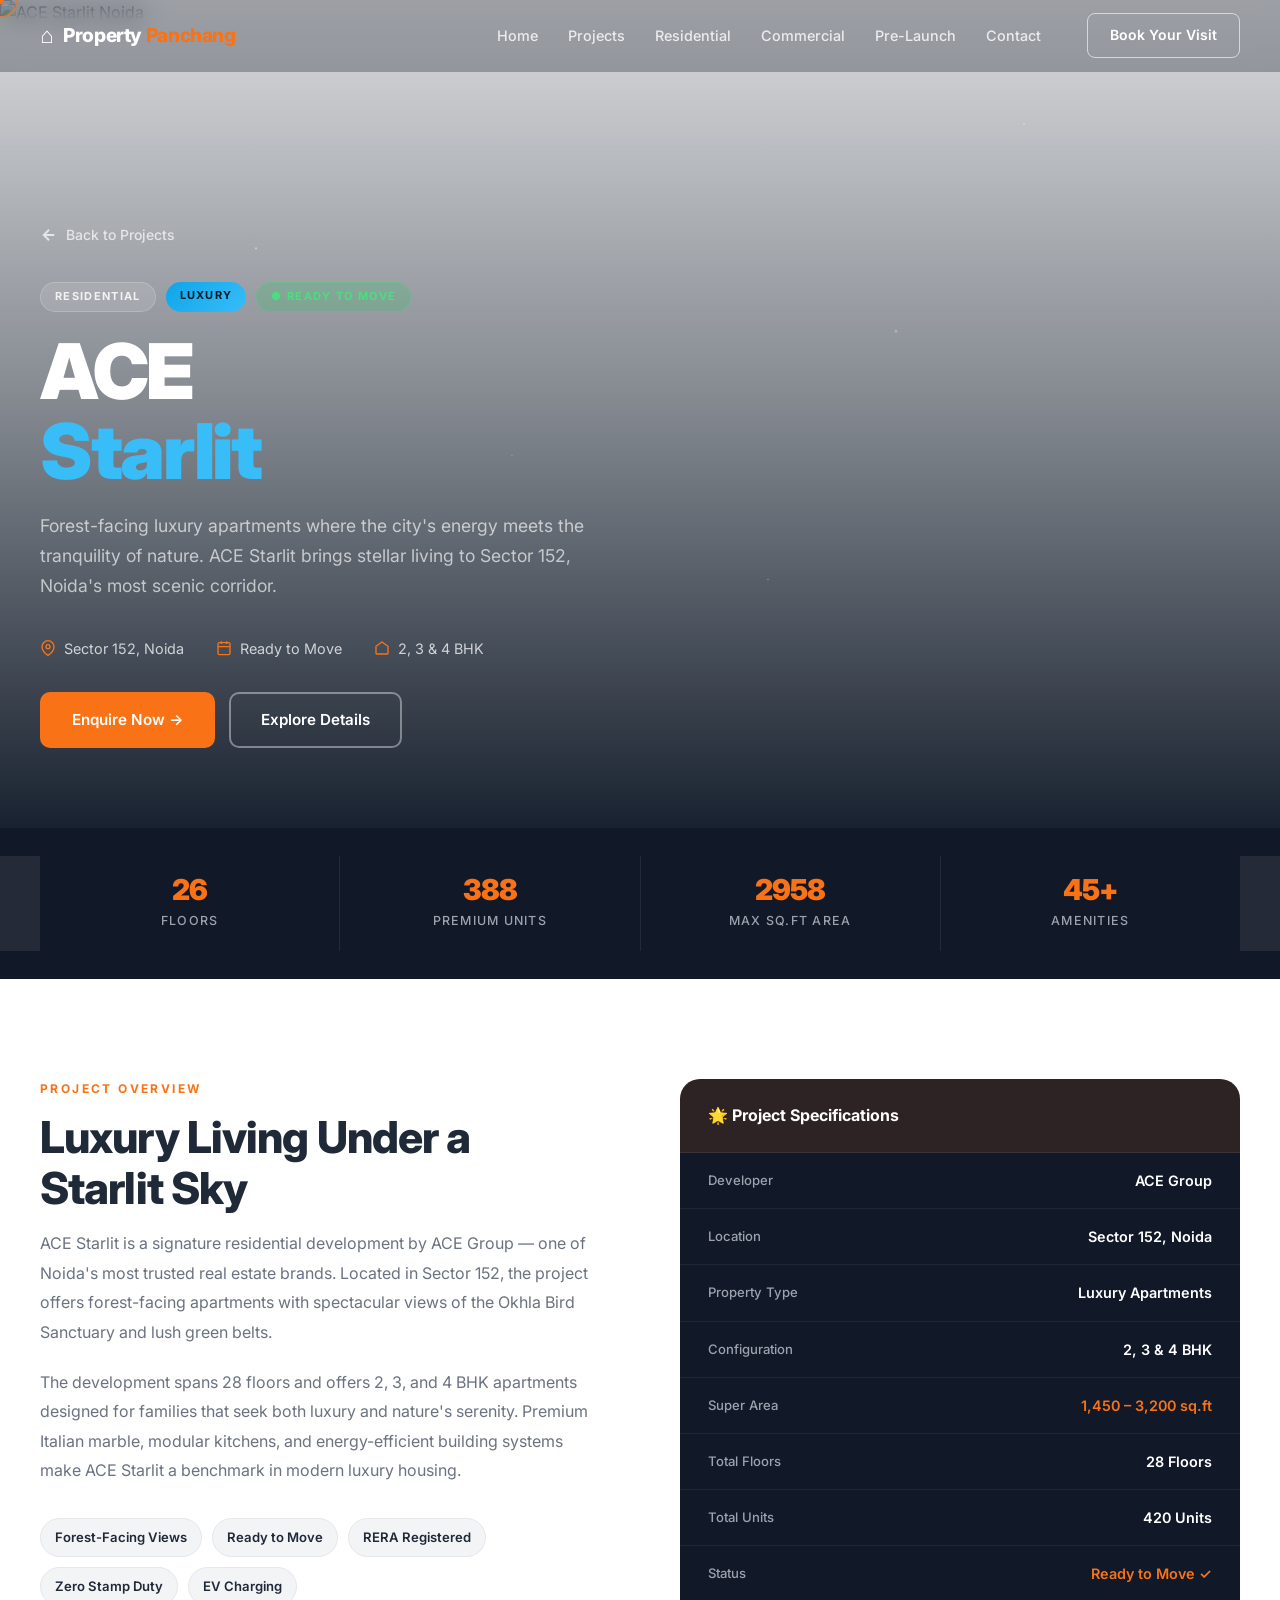
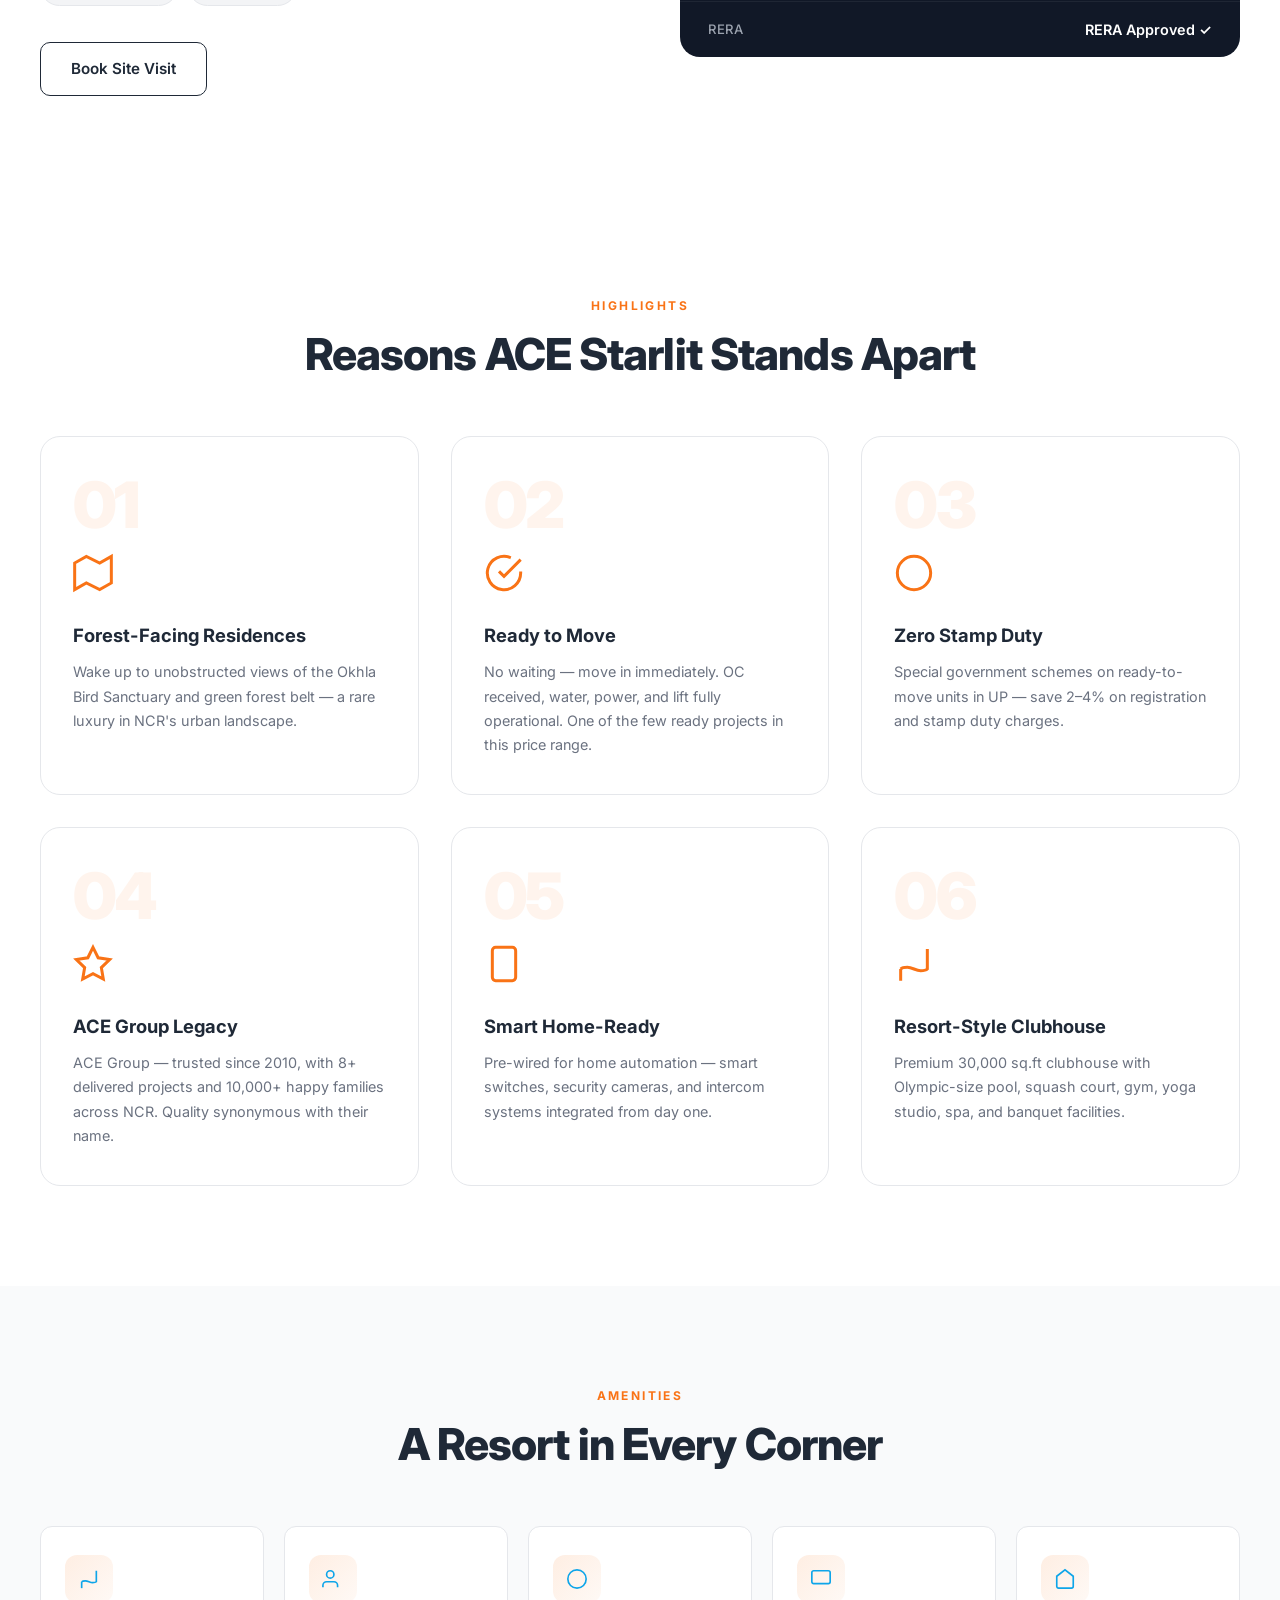
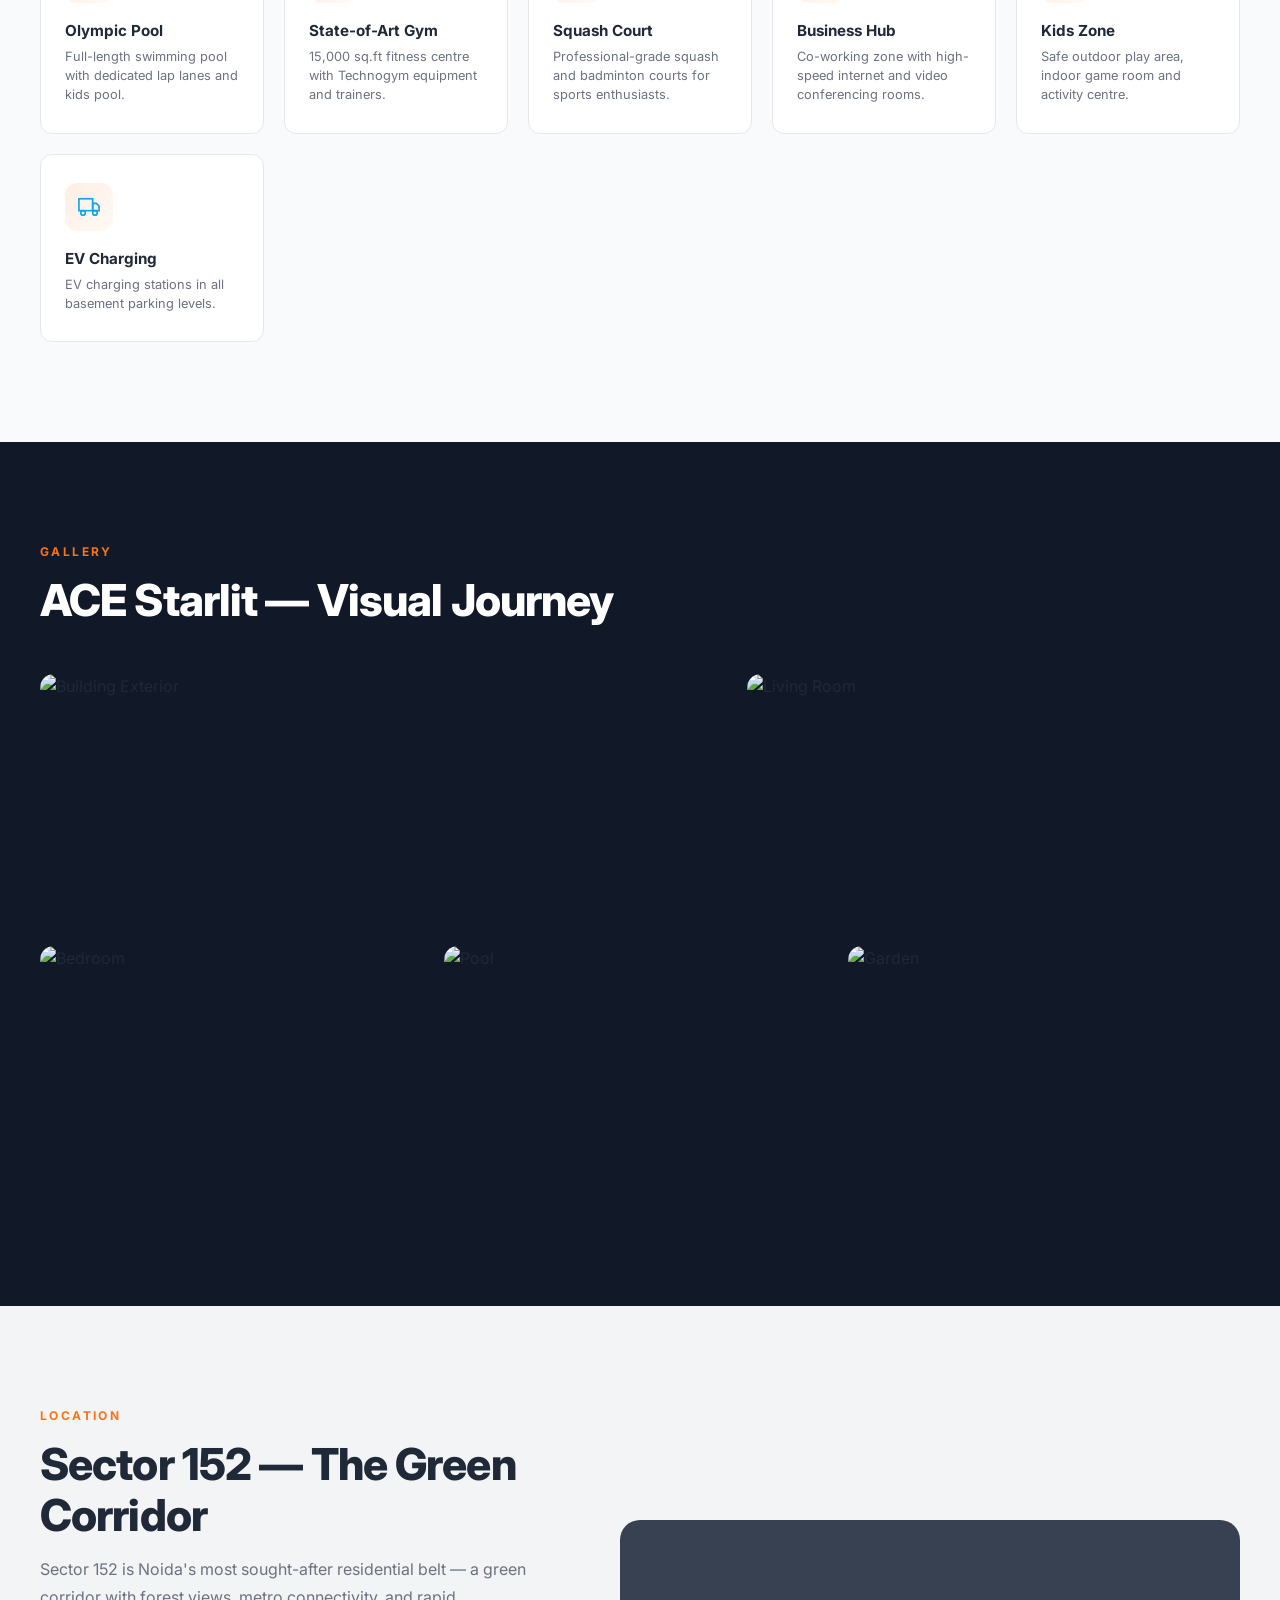
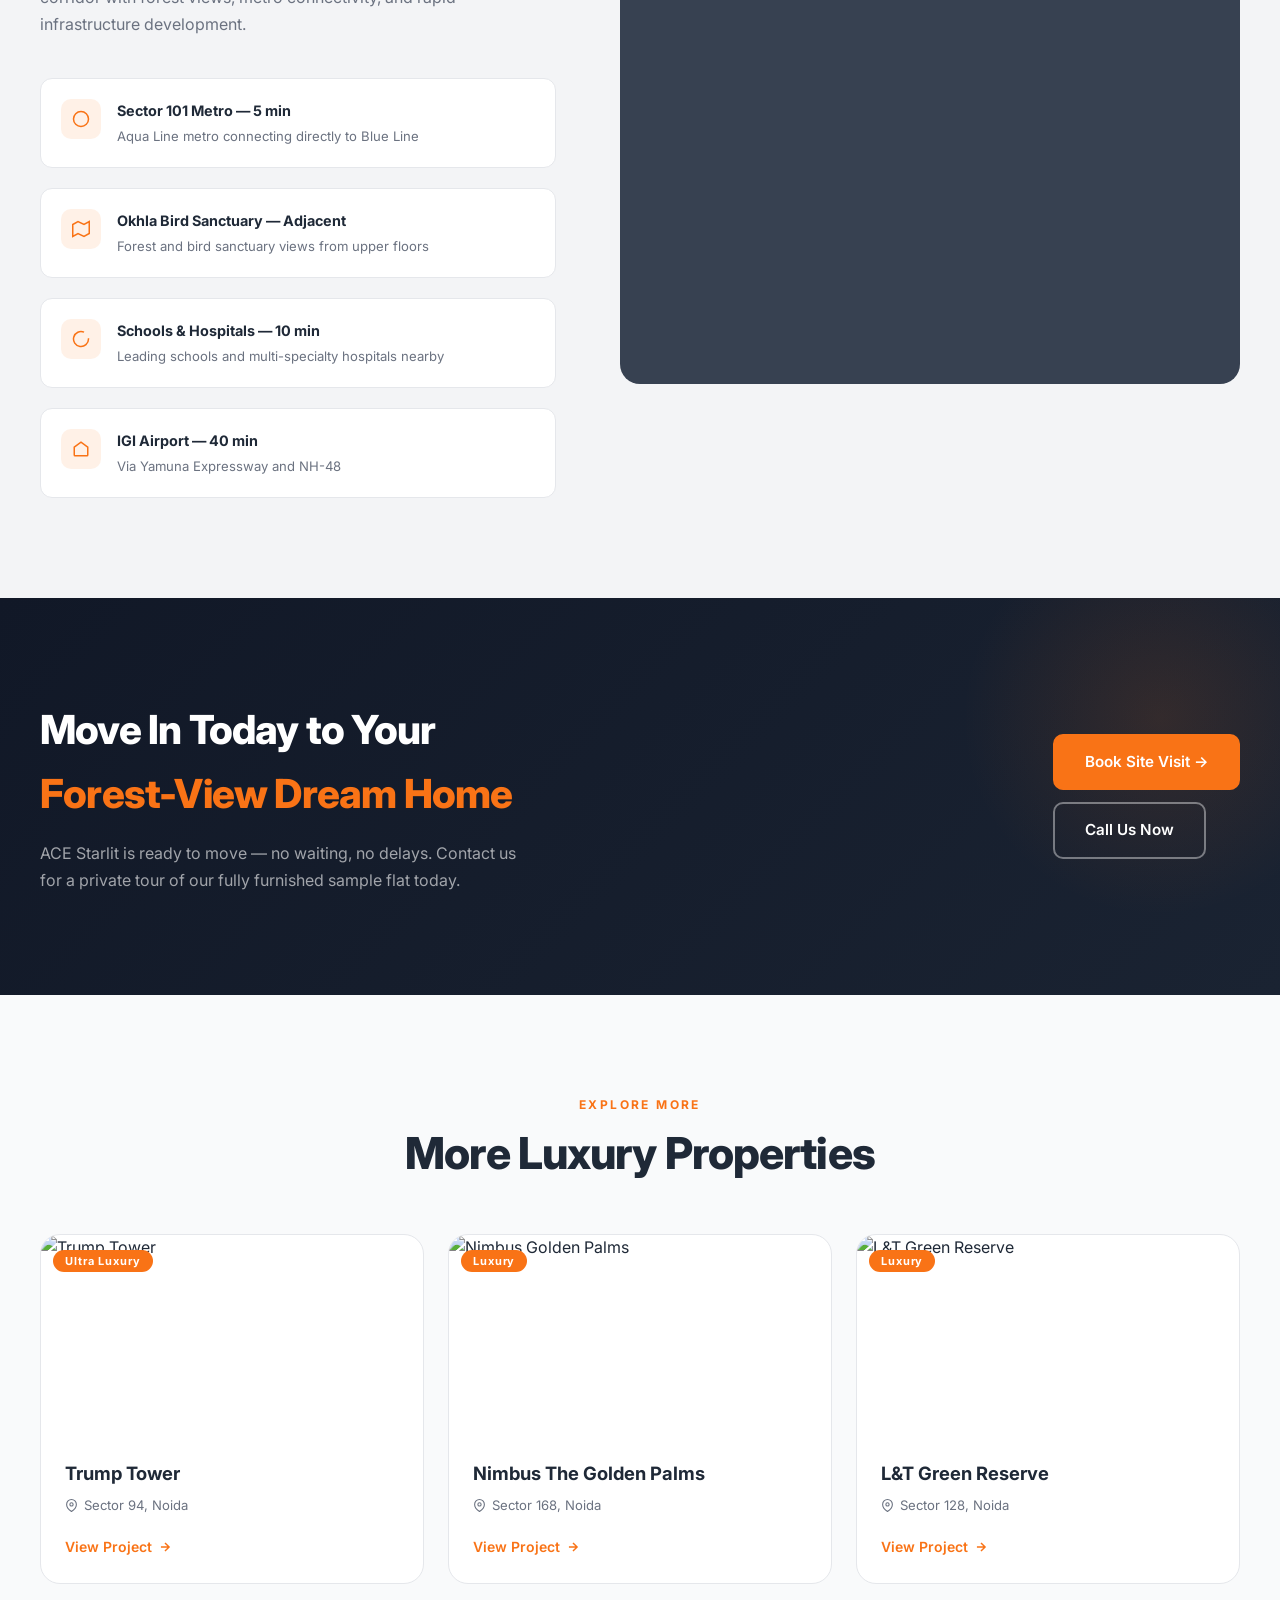
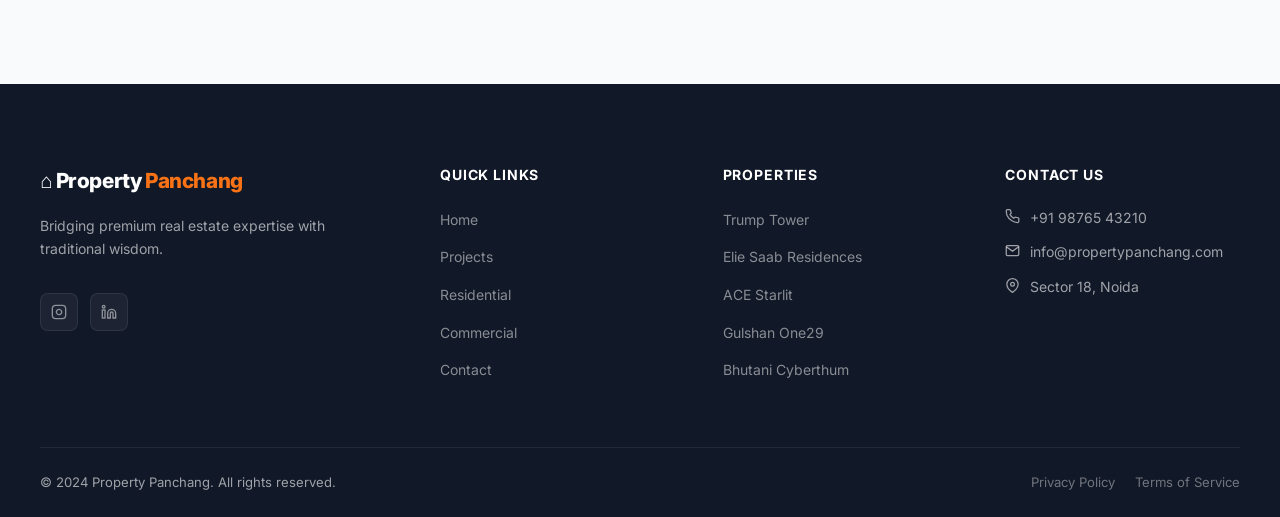
==== ace-starlit.html @ 3121c2b3 "Add files via upload" ====
<!DOCTYPE html>
<html lang="en">
<head>
  <meta charset="UTF-8" /><meta name="viewport" content="width=device-width, initial-scale=1.0" />
  <title>ACE Starlit — Luxury Apartments Sector 152 Noida | Property Panchang</title>
  <meta name="description" content="ACE Starlit — premium luxury apartments in Sector 152, Noida. Forest-facing residences with world-class amenities by ACE Group. Enquire at Property Panchang." />
  <link rel="icon" href="data:image/svg+xml,<svg xmlns='http://www.w3.org/2000/svg' viewBox='0 0 100 100'><text y='.9em' font-size='90'>🏠</text></svg>" />
  <link rel="preconnect" href="https://fonts.googleapis.com" />
  <link rel="preconnect" href="https://fonts.gstatic.com" crossorigin />
  <link href="https://fonts.googleapis.com/css2?family=Inter:wght@400;500;600;700;800;900&display=swap" rel="stylesheet" />
  <link rel="stylesheet" href="project-shared.css" />
  <style>
    /* ACE Starlit — Starry night / teal accent */
    .project-hero-overlay { background: linear-gradient(to top, rgba(5,15,30,0.92) 0%, rgba(5,15,30,0.5) 50%, rgba(5,15,30,0.15) 100%); }
    .proj-badge-cat { background: linear-gradient(135deg, #0ea5e9, #38bdf8); color: #001a29; }
    .star-particle {
      position: absolute; inset: 0; z-index: 1; pointer-events: none;
      background-image: radial-gradient(1.5px 1.5px at 20% 30%, rgba(255,255,255,0.6) 0%, transparent 100%),
        radial-gradient(1.5px 1.5px at 80% 15%, rgba(255,255,255,0.4) 0%, transparent 100%),
        radial-gradient(1px 1px at 60% 70%, rgba(255,255,255,0.5) 0%, transparent 100%),
        radial-gradient(1px 1px at 40% 55%, rgba(255,255,255,0.3) 0%, transparent 100%),
        radial-gradient(2px 2px at 70% 40%, rgba(255,255,255,0.4) 0%, transparent 100%);
      animation: starTwinkle 4s ease-in-out infinite alternate;
    }
    @keyframes starTwinkle { from { opacity: 0.5; } to { opacity: 1; } }
    .amenity-icon svg { color: #0ea5e9 !important; }
    .amenity-card:hover .amenity-icon { background: #0ea5e9; }
    .amenity-card:hover { border-color: #0ea5e9; box-shadow: 0 16px 40px rgba(14,165,233,0.12); }
    .amenity-card:hover .amenity-icon svg { color: white !important; }
    .highlight-card:hover::before { background: #0ea5e9; }
    .location-perk:hover { border-color: #0ea5e9; }
  </style>
</head>
<body>
<div class="progress-bar" id="progressBar"></div>
<div class="cursor-dot" id="cursorDot"></div>
<div class="cursor-ring" id="cursorRing"></div>

<nav class="navbar at-top" id="navbar">
  <div class="nav-container">
    <a href="index.html" class="nav-logo"><span class="logo-icon">⌂</span><span>Property <span class="logo-accent">Panchang</span></span></a>
    <ul class="nav-links"><li><a href="index.html#home" class="nav-link">Home</a></li><li><a href="index.html#projects" class="nav-link active">Projects</a></li><li><a href="index.html#residential" class="nav-link">Residential</a></li><li><a href="index.html#commercial" class="nav-link">Commercial</a></li><li><a href="index.html#prelaunch" class="nav-link">Pre-Launch</a></li><li><a href="index.html#contact" class="nav-link">Contact</a></li></ul>
    <div class="nav-actions"><a href="index.html#contact" class="btn-nav-cta ripple-btn">Book Your Visit</a><button class="hamburger" id="hamburger" aria-label="Toggle menu" aria-expanded="false"><span></span><span></span><span></span></button></div>
  </div>
</nav>
<div class="mobile-menu" id="mobileMenu"><div class="mobile-menu-inner"><a href="index.html#home" class="mobile-link">Home</a><a href="index.html#projects" class="mobile-link">Projects</a><a href="index.html#residential" class="mobile-link">Residential</a><a href="index.html#commercial" class="mobile-link">Commercial</a><a href="index.html#prelaunch" class="mobile-link">Pre-Launch</a><a href="index.html#contact" class="mobile-link">Contact</a><a href="index.html#contact" class="btn-mobile-cta">Book Muhurat Visit</a></div></div>

<section class="project-hero">
  <div class="project-hero-bg"><img src="assets/ace-starlit.jpg" alt="ACE Starlit Noida" loading="eager" /></div>
  <div class="project-hero-overlay"></div>
  <div class="star-particle"></div>
  <div class="project-hero-content">
    <a href="index.html#projects" class="project-back-btn"><svg viewBox="0 0 24 24" fill="none" stroke="currentColor" stroke-width="2.5"><path d="M19 12H5M12 5l-7 7 7 7"/></svg> Back to Projects</a>
    <div class="project-badges">
      <span class="proj-badge proj-badge-type">Residential</span>
      <span class="proj-badge proj-badge-cat">Luxury</span>
      <span class="proj-badge proj-badge-status">● Ready to Move</span>
    </div>
    <h1 class="project-hero-title">ACE<br><span style="color:#38bdf8">Starlit</span></h1>
    <p class="project-hero-subtitle">Forest-facing luxury apartments where the city's energy meets the tranquility of nature. ACE Starlit brings stellar living to Sector 152, Noida's most scenic corridor.</p>
    <div class="project-hero-meta">
      <div class="project-meta-item"><svg viewBox="0 0 24 24" fill="none" stroke="currentColor" stroke-width="2"><path d="M21 10c0 7-9 13-9 13s-9-6-9-13a9 9 0 0118 0z"/><circle cx="12" cy="10" r="3"/></svg> Sector 152, Noida</div>
      <div class="project-meta-item"><svg viewBox="0 0 24 24" fill="none" stroke="currentColor" stroke-width="2"><rect x="3" y="4" width="18" height="18" rx="2"/><path d="M16 2v4M8 2v4M3 10h18"/></svg> Ready to Move</div>
      <div class="project-meta-item"><svg viewBox="0 0 24 24" fill="none" stroke="currentColor" stroke-width="2"><path d="M3 9.5L12 3l9 6.5V20a1 1 0 01-1 1H4a1 1 0 01-1-1V9.5z"/></svg> 2, 3 &amp; 4 BHK</div>
    </div>
    <div class="project-hero-cta-row">
      <a href="index.html#contact" class="btn-primary ripple-btn">Enquire Now →</a>
      <a href="#overview" class="btn-outline-white">Explore Details</a>
    </div>
  </div>
</section>

<div class="stats-bar"><div class="stats-bar-inner">
  <div class="stat-bar-item" data-reveal data-delay="100"><div class="stat-bar-value"><span data-count="28">0</span></div><div class="stat-bar-label">Floors</div></div>
  <div class="stat-bar-item" data-reveal data-delay="200"><div class="stat-bar-value"><span data-count="420">0</span></div><div class="stat-bar-label">Premium Units</div></div>
  <div class="stat-bar-item" data-reveal data-delay="300"><div class="stat-bar-value"><span data-count="3200">0</span></div><div class="stat-bar-label">Max Sq.Ft Area</div></div>
  <div class="stat-bar-item" data-reveal data-delay="400"><div class="stat-bar-value"><span data-count="50">0</span><span>+</span></div><div class="stat-bar-label">Amenities</div></div>
</div></div>

<section class="overview-section" id="overview">
  <div class="container">
    <div class="overview-grid">
      <div class="overview-text">
        <span class="section-tag" data-reveal>PROJECT OVERVIEW</span>
        <h2 class="section-title" data-reveal data-delay="150">Luxury Living Under a Starlit Sky</h2>
        <p data-reveal data-delay="200">ACE Starlit is a signature residential development by ACE Group — one of Noida's most trusted real estate brands. Located in Sector 152, the project offers forest-facing apartments with spectacular views of the Okhla Bird Sanctuary and lush green belts.</p>
        <p data-reveal data-delay="250">The development spans 28 floors and offers 2, 3, and 4 BHK apartments designed for families that seek both luxury and nature's serenity. Premium Italian marble, modular kitchens, and energy-efficient building systems make ACE Starlit a benchmark in modern luxury housing.</p>
        <div class="feature-tags" data-reveal data-delay="300">
          <span class="feature-tag">Forest-Facing Views</span>
          <span class="feature-tag">Ready to Move</span>
          <span class="feature-tag">RERA Registered</span>
          <span class="feature-tag">Zero Stamp Duty</span>
          <span class="feature-tag">EV Charging</span>
        </div>
        <div class="overview-cta" data-reveal data-delay="350"><a href="index.html#contact" class="btn-outline-dark">Book Site Visit</a></div>
      </div>
      <div data-reveal="right" data-delay="200">
        <div class="info-card">
          <div class="info-card-header"><h3>🌟 Project Specifications</h3></div>
          <div class="info-card-body">
            <div class="info-row"><span class="info-label">Developer</span><span class="info-value">ACE Group</span></div>
            <div class="info-row"><span class="info-label">Location</span><span class="info-value">Sector 152, Noida</span></div>
            <div class="info-row"><span class="info-label">Property Type</span><span class="info-value">Luxury Apartments</span></div>
            <div class="info-row"><span class="info-label">Configuration</span><span class="info-value">2, 3 &amp; 4 BHK</span></div>
            <div class="info-row"><span class="info-label">Super Area</span><span class="info-value highlight">1,450 – 3,200 sq.ft</span></div>
            <div class="info-row"><span class="info-label">Total Floors</span><span class="info-value">28 Floors</span></div>
            <div class="info-row"><span class="info-label">Total Units</span><span class="info-value">420 Units</span></div>
            <div class="info-row"><span class="info-label">Status</span><span class="info-value highlight">Ready to Move ✓</span></div>
            <div class="info-row"><span class="info-label">RERA</span><span class="info-value">RERA Approved ✓</span></div>
          </div>
        </div>
      </div>
    </div>
  </div>
</section>

<section class="highlights-section">
  <div class="container">
    <div style="text-align:center;margin-bottom:16px"><span class="section-tag" data-reveal>HIGHLIGHTS</span><h2 class="section-title" data-reveal data-delay="150">Reasons ACE Starlit Stands Apart</h2></div>
    <div class="highlights-grid">
      <div class="highlight-card" data-reveal data-delay="100"><div class="highlight-number">01</div><div class="highlight-icon"><svg viewBox="0 0 24 24" fill="none" stroke="currentColor" stroke-width="1.8"><path d="M1 6v16l7-4 8 4 7-4V2l-7 4-8-4-7 4z"/></svg></div><div class="highlight-title">Forest-Facing Residences</div><div class="highlight-text">Wake up to unobstructed views of the Okhla Bird Sanctuary and green forest belt — a rare luxury in NCR's urban landscape.</div></div>
      <div class="highlight-card" data-reveal data-delay="200"><div class="highlight-number">02</div><div class="highlight-icon"><svg viewBox="0 0 24 24" fill="none" stroke="currentColor" stroke-width="1.8"><path d="M22 11.08V12a10 10 0 11-5.93-9.14"/><polyline points="22 4 12 14.01 9 11.01"/></svg></div><div class="highlight-title">Ready to Move</div><div class="highlight-text">No waiting — move in immediately. OC received, water, power, and lift fully operational. One of the few ready projects in this price range.</div></div>
      <div class="highlight-card" data-reveal data-delay="300"><div class="highlight-number">03</div><div class="highlight-icon"><svg viewBox="0 0 24 24" fill="none" stroke="currentColor" stroke-width="1.8"><circle cx="12" cy="12" r="10"/></svg></div><div class="highlight-title">Zero Stamp Duty</div><div class="highlight-text">Special government schemes on ready-to-move units in UP — save 2–4% on registration and stamp duty charges.</div></div>
      <div class="highlight-card" data-reveal data-delay="100"><div class="highlight-number">04</div><div class="highlight-icon"><svg viewBox="0 0 24 24" fill="none" stroke="currentColor" stroke-width="1.8"><polygon points="12 2 15.09 8.26 22 9.27 17 14.14 18.18 21.02 12 17.77 5.82 21.02 7 14.14 2 9.27 8.91 8.26 12 2"/></svg></div><div class="highlight-title">ACE Group Legacy</div><div class="highlight-text">ACE Group — trusted since 2010, with 8+ delivered projects and 10,000+ happy families across NCR. Quality synonymous with their name.</div></div>
      <div class="highlight-card" data-reveal data-delay="200"><div class="highlight-number">05</div><div class="highlight-icon"><svg viewBox="0 0 24 24" fill="none" stroke="currentColor" stroke-width="1.8"><rect x="5" y="2" width="14" height="20" rx="2"/></svg></div><div class="highlight-title">Smart Home-Ready</div><div class="highlight-text">Pre-wired for home automation — smart switches, security cameras, and intercom systems integrated from day one.</div></div>
      <div class="highlight-card" data-reveal data-delay="300"><div class="highlight-number">06</div><div class="highlight-icon"><svg viewBox="0 0 24 24" fill="none" stroke="currentColor" stroke-width="1.8"><path d="M4 15s1-1 4-1 5 2 8 2 4-1 4-1V3"/><line x1="4" y1="22" x2="4" y2="15"/></svg></div><div class="highlight-title">Resort-Style Clubhouse</div><div class="highlight-text">Premium 30,000 sq.ft clubhouse with Olympic-size pool, squash court, gym, yoga studio, spa, and banquet facilities.</div></div>
    </div>
  </div>
</section>

<section class="amenities-section">
  <div class="container">
    <div style="text-align:center"><span class="section-tag" data-reveal>AMENITIES</span><h2 class="section-title" data-reveal data-delay="150">A Resort in Every Corner</h2></div>
    <div class="amenities-grid">
      <div class="amenity-card" data-reveal data-delay="100"><div class="amenity-icon"><svg viewBox="0 0 24 24" fill="none" stroke="currentColor" stroke-width="1.8"><path d="M4 15s1-1 4-1 5 2 8 2 4-1 4-1V3"/><line x1="4" y1="22" x2="4" y2="15"/></svg></div><div class="amenity-name">Olympic Pool</div><div class="amenity-desc">Full-length swimming pool with dedicated lap lanes and kids pool.</div></div>
      <div class="amenity-card" data-reveal data-delay="150"><div class="amenity-icon"><svg viewBox="0 0 24 24" fill="none" stroke="currentColor" stroke-width="1.8"><path d="M17 21v-2a4 4 0 00-4-4H5a4 4 0 00-4 4v2"/><circle cx="9" cy="7" r="4"/></svg></div><div class="amenity-name">State-of-Art Gym</div><div class="amenity-desc">15,000 sq.ft fitness centre with Technogym equipment and trainers.</div></div>
      <div class="amenity-card" data-reveal data-delay="200"><div class="amenity-icon"><svg viewBox="0 0 24 24" fill="none" stroke="currentColor" stroke-width="1.8"><circle cx="12" cy="12" r="10"/></svg></div><div class="amenity-name">Squash Court</div><div class="amenity-desc">Professional-grade squash and badminton courts for sports enthusiasts.</div></div>
      <div class="amenity-card" data-reveal data-delay="250"><div class="amenity-icon"><svg viewBox="0 0 24 24" fill="none" stroke="currentColor" stroke-width="1.8"><rect x="2" y="3" width="20" height="14" rx="2"/></svg></div><div class="amenity-name">Business Hub</div><div class="amenity-desc">Co-working zone with high-speed internet and video conferencing rooms.</div></div>
      <div class="amenity-card" data-reveal data-delay="300"><div class="amenity-icon"><svg viewBox="0 0 24 24" fill="none" stroke="currentColor" stroke-width="1.8"><path d="M3 9l9-7 9 7v11a2 2 0 01-2 2H5a2 2 0 01-2-2z"/></svg></div><div class="amenity-name">Kids Zone</div><div class="amenity-desc">Safe outdoor play area, indoor game room and activity centre.</div></div>
      <div class="amenity-card" data-reveal data-delay="350"><div class="amenity-icon"><svg viewBox="0 0 24 24" fill="none" stroke="currentColor" stroke-width="1.8"><rect x="1" y="3" width="15" height="13"/><path d="M16 8h4l3 3v5h-7V8z"/><circle cx="5.5" cy="18.5" r="2.5"/><circle cx="18.5" cy="18.5" r="2.5"/></svg></div><div class="amenity-name">EV Charging</div><div class="amenity-desc">EV charging stations in all basement parking levels.</div></div>
    </div>
  </div>
</section>

<section class="gallery-section">
  <div class="container">
    <span class="section-tag" data-reveal>GALLERY</span>
    <h2 class="section-title" data-reveal data-delay="150">ACE Starlit — Visual Journey</h2>
    <div class="gallery-grid">
      <div class="gallery-item" data-reveal data-delay="100"><img src="https://images.unsplash.com/photo-1545324418-cc1a3fa10c00?w=900&q=80" alt="Building Exterior" loading="lazy" /><div class="gallery-item-overlay"><span class="gallery-item-label">Tower Exterior</span></div></div>
      <div class="gallery-item" data-reveal data-delay="200"><img src="https://images.unsplash.com/photo-1560448204-e02f11c3d0e2?w=700&q=80" alt="Living Room" loading="lazy" /><div class="gallery-item-overlay"><span class="gallery-item-label">Living Room</span></div></div>
      <div class="gallery-item" data-reveal data-delay="100"><img src="https://images.unsplash.com/photo-1567767292278-a4f21aa2d36e?w=700&q=80" alt="Bedroom" loading="lazy" /><div class="gallery-item-overlay"><span class="gallery-item-label">Master Bedroom</span></div></div>
      <div class="gallery-item" data-reveal data-delay="200"><img src="https://images.unsplash.com/photo-1571896349842-33c89424de2d?w=700&q=80" alt="Pool" loading="lazy" /><div class="gallery-item-overlay"><span class="gallery-item-label">Swimming Pool</span></div></div>
      <div class="gallery-item" data-reveal data-delay="300"><img src="https://images.unsplash.com/photo-1600585154340-be6161a56a0c?w=700&q=80" alt="Garden" loading="lazy" /><div class="gallery-item-overlay"><span class="gallery-item-label">Landscaped Garden</span></div></div>
    </div>
  </div>
</section>

<section class="location-section">
  <div class="container">
    <div class="location-grid">
      <div>
        <span class="section-tag" data-reveal>LOCATION</span>
        <h2 class="section-title" data-reveal data-delay="150">Sector 152 — The Green Corridor</h2>
        <p class="section-desc" data-reveal data-delay="250">Sector 152 is Noida's most sought-after residential belt — a green corridor with forest views, metro connectivity, and rapid infrastructure development.</p>
        <div class="location-perks" data-reveal data-delay="300">
          <div class="location-perk"><div class="location-perk-icon"><svg viewBox="0 0 24 24" fill="none" stroke="currentColor" stroke-width="2"><circle cx="12" cy="12" r="10"/></svg></div><div><div class="location-perk-title">Sector 101 Metro — 5 min</div><div class="location-perk-desc">Aqua Line metro connecting directly to Blue Line</div></div></div>
          <div class="location-perk"><div class="location-perk-icon"><svg viewBox="0 0 24 24" fill="none" stroke="currentColor" stroke-width="2"><path d="M1 6v16l7-4 8 4 7-4V2l-7 4-8-4-7 4z"/></svg></div><div><div class="location-perk-title">Okhla Bird Sanctuary — Adjacent</div><div class="location-perk-desc">Forest and bird sanctuary views from upper floors</div></div></div>
          <div class="location-perk"><div class="location-perk-icon"><svg viewBox="0 0 24 24" fill="none" stroke="currentColor" stroke-width="2"><path d="M22 11.08V12a10 10 0 11-5.93-9.14"/></svg></div><div><div class="location-perk-title">Schools &amp; Hospitals — 10 min</div><div class="location-perk-desc">Leading schools and multi-specialty hospitals nearby</div></div></div>
          <div class="location-perk"><div class="location-perk-icon"><svg viewBox="0 0 24 24" fill="none" stroke="currentColor" stroke-width="2"><path d="M3 9.5L12 3l9 6.5V20a1 1 0 01-1 1H4a1 1 0 01-1-1V9.5z"/></svg></div><div><div class="location-perk-title">IGI Airport — 40 min</div><div class="location-perk-desc">Via Yamuna Expressway and NH-48</div></div></div>
        </div>
      </div>
      <div class="location-map" data-reveal="right" data-delay="200">
        <iframe src="https://www.google.com/maps/embed?pb=!1m18!1m12!1m3!1d3507!2d77.37!3d28.50!2m3!1f0!2f0!3f0!3m2!1i1024!2i768!4f13.1!3m3!1m2!1s0x0%3A0x0!2sSector%20152%2C%20Noida!5e0!3m2!1sen!2sin!4v1" allowfullscreen="" loading="lazy" title="ACE Starlit Location"></iframe>
      </div>
    </div>
  </div>
</section>

<section class="cta-banner">
  <div class="cta-banner-inner">
    <div data-reveal><h2>Move In Today to Your<br><span style="color:var(--orange)">Forest-View Dream Home</span></h2><p>ACE Starlit is ready to move — no waiting, no delays. Contact us for a private tour of our fully furnished sample flat today.</p></div>
    <div class="cta-banner-buttons" data-reveal="right" data-delay="200"><a href="index.html#contact" class="btn-primary ripple-btn">Book Site Visit →</a><a href="tel:+919876543210" class="btn-outline-white">Call Us Now</a></div>
  </div>
</section>

<section class="related-section">
  <div class="container">
    <div style="text-align:center"><span class="section-tag" data-reveal>EXPLORE MORE</span><h2 class="section-title" data-reveal data-delay="150">More Luxury Properties</h2></div>
    <div class="related-grid">
      <a href="trump-tower.html" class="related-card" data-reveal data-delay="100"><div class="related-card-img"><img src="assets/trump-tower.jpg" alt="Trump Tower" loading="lazy" /><div class="related-card-img-badge"><span class="related-badge">Ultra Luxury</span></div></div><div class="related-card-body"><div class="related-card-title">Trump Tower</div><div class="related-card-loc"><svg viewBox="0 0 24 24" fill="none" stroke="currentColor" stroke-width="2"><path d="M21 10c0 7-9 13-9 13s-9-6-9-13a9 9 0 0118 0z"/><circle cx="12" cy="10" r="3"/></svg> Sector 94, Noida</div><span class="related-card-link">View Project <svg width="14" height="14" viewBox="0 0 24 24" fill="none" stroke="currentColor" stroke-width="2.5"><path d="M5 12h14M12 5l7 7-7 7"/></svg></span></div></a>
      <a href="nimbus-golden-palms.html" class="related-card" data-reveal data-delay="200"><div class="related-card-img"><img src="assets/nimbus-golden-palms.jpg" alt="Nimbus Golden Palms" loading="lazy" /><div class="related-card-img-badge"><span class="related-badge">Luxury</span></div></div><div class="related-card-body"><div class="related-card-title">Nimbus The Golden Palms</div><div class="related-card-loc"><svg viewBox="0 0 24 24" fill="none" stroke="currentColor" stroke-width="2"><path d="M21 10c0 7-9 13-9 13s-9-6-9-13a9 9 0 0118 0z"/><circle cx="12" cy="10" r="3"/></svg> Sector 168, Noida</div><span class="related-card-link">View Project <svg width="14" height="14" viewBox="0 0 24 24" fill="none" stroke="currentColor" stroke-width="2.5"><path d="M5 12h14M12 5l7 7-7 7"/></svg></span></div></a>
      <a href="lt-green-reserve.html" class="related-card" data-reveal data-delay="300"><div class="related-card-img"><img src="assets/lt-green-reserve.jpg" alt="L&T Green Reserve" loading="lazy" /><div class="related-card-img-badge"><span class="related-badge">Luxury</span></div></div><div class="related-card-body"><div class="related-card-title">L&amp;T Green Reserve</div><div class="related-card-loc"><svg viewBox="0 0 24 24" fill="none" stroke="currentColor" stroke-width="2"><path d="M21 10c0 7-9 13-9 13s-9-6-9-13a9 9 0 0118 0z"/><circle cx="12" cy="10" r="3"/></svg> Sector 128, Noida</div><span class="related-card-link">View Project <svg width="14" height="14" viewBox="0 0 24 24" fill="none" stroke="currentColor" stroke-width="2.5"><path d="M5 12h14M12 5l7 7-7 7"/></svg></span></div></a>
    </div>
  </div>
</section>

<footer class="footer"><div class="container"><div class="footer-grid"><div><div class="footer-logo">⌂ Property <span class="logo-accent">Panchang</span></div><p class="footer-tagline">Bridging premium real estate expertise with traditional wisdom.</p><div class="footer-social"><a href="#" class="social-link" aria-label="Instagram"><svg viewBox="0 0 24 24" fill="none" stroke="currentColor" stroke-width="2"><rect x="2" y="2" width="20" height="20" rx="5"/><path d="M16 11.37A4 4 0 1112.63 8 4 4 0 0116 11.37z"/></svg></a><a href="#" class="social-link" aria-label="LinkedIn"><svg viewBox="0 0 24 24" fill="none" stroke="currentColor" stroke-width="2"><path d="M16 8a6 6 0 016 6v7h-4v-7a2 2 0 00-2-2 2 2 0 00-2 2v7h-4v-7a6 6 0 016-6z"/><rect x="2" y="9" width="4" height="12"/><circle cx="4" cy="4" r="2"/></svg></a></div></div><div class="footer-links-col"><h4>Quick Links</h4><ul><li><a href="index.html#home">Home</a></li><li><a href="index.html#projects">Projects</a></li><li><a href="index.html#residential">Residential</a></li><li><a href="index.html#commercial">Commercial</a></li><li><a href="index.html#contact">Contact</a></li></ul></div><div class="footer-links-col"><h4>Properties</h4><ul><li><a href="trump-tower.html">Trump Tower</a></li><li><a href="elie-saab-residences.html">Elie Saab Residences</a></li><li><a href="ace-starlit.html">ACE Starlit</a></li><li><a href="gulshan-one29.html">Gulshan One29</a></li><li><a href="bhutani-cyberthum.html">Bhutani Cyberthum</a></li></ul></div><div class="footer-links-col"><h4>Contact Us</h4><ul class="footer-contact-list"><li><svg viewBox="0 0 24 24" fill="none" stroke="currentColor" stroke-width="2"><path d="M22 16.92v3a2 2 0 01-2.18 2 19.79 19.79 0 01-8.63-3.07A19.5 19.5 0 013.07 9.81 19.79 19.79 0 012.12 3.18 2 2 0 014.11 1H7a2 2 0 012 1.72c.127.96.361 1.903.7 2.81a2 2 0 01-.45 2.11L8.09 8.91a16 16 0 006 6l1.27-1.27a2 2 0 012.11-.45c.907.339 1.85.573 2.81.7A2 2 0 0122 16.92z"/></svg>+91 98765 43210</li><li><svg viewBox="0 0 24 24" fill="none" stroke="currentColor" stroke-width="2"><path d="M4 4h16c1.1 0 2 .9 2 2v12c0 1.1-.9 2-2 2H4c-1.1 0-2-.9-2-2V6c0-1.1.9-2 2-2z"/><polyline points="22,6 12,13 2,6"/></svg>info@propertypanchang.com</li><li><svg viewBox="0 0 24 24" fill="none" stroke="currentColor" stroke-width="2"><path d="M21 10c0 7-9 13-9 13s-9-6-9-13a9 9 0 0118 0z"/><circle cx="12" cy="10" r="3"/></svg>Sector 18, Noida</li></ul></div></div><div class="footer-bottom"><p>© 2024 Property Panchang. All rights reserved.</p><div class="footer-bottom-links"><a href="#">Privacy Policy</a><a href="#">Terms of Service</a></div></div></div></footer>
<button class="back-to-top" id="backToTop" aria-label="Back to top"><svg viewBox="0 0 24 24" fill="none" stroke="currentColor" stroke-width="2.5"><path d="M18 15l-6-6-6 6"/></svg></button>
<script src="project-shared.js"></script>
</body>
</html>
---- project-shared.css ----
/* ==========================================
   PROPERTY PANCHANG — Project Pages Shared CSS
   ========================================== */

*, *::before, *::after { margin: 0; padding: 0; box-sizing: border-box; }

:root {
  --orange: #F97316;
  --orange-dark: #EA580C;
  --orange-light: #FED7AA;
  --charcoal: #1F2937;
  --charcoal-dark: #111827;
  --charcoal-mid: #374151;
  --gray: #6B7280;
  --gray-light: #9CA3AF;
  --border: #E5E7EB;
  --bg-light: #F9FAFB;
  --bg-section: #F3F4F6;
  --white: #FFFFFF;
  --font: 'Inter', -apple-system, sans-serif;
  --radius: 12px;
  --radius-lg: 20px;
  --shadow: 0 4px 24px rgba(0,0,0,0.08);
  --shadow-lg: 0 12px 48px rgba(0,0,0,0.15);
  --ease: cubic-bezier(0.4, 0, 0.2, 1);
  --nav-height: 72px;
}

html { scroll-behavior: smooth; font-size: 16px; }
body {
  font-family: var(--font);
  color: var(--charcoal);
  background: var(--white);
  line-height: 1.6;
  overflow-x: hidden;
  -webkit-font-smoothing: antialiased;
}
img { max-width: 100%; height: auto; display: block; }
a { text-decoration: none; color: inherit; }
ul { list-style: none; }

.container { max-width: 1280px; margin: 0 auto; padding: 0 40px; }

/* ===================== REVEAL ANIMATIONS ===================== */
[data-reveal] { opacity: 0; transform: translateY(40px); transition: opacity 0.8s var(--ease), transform 0.8s var(--ease); }
[data-reveal="left"] { transform: translateX(-50px); }
[data-reveal="right"] { transform: translateX(50px); }
[data-reveal="scale"] { transform: scale(0.92) translateY(20px); }
[data-reveal="fade"] { transform: none; }
[data-reveal].revealed { opacity: 1; transform: translateY(0) translateX(0) scale(1); }
[data-delay="100"] { transition-delay: 0.1s; }
[data-delay="150"] { transition-delay: 0.15s; }
[data-delay="200"] { transition-delay: 0.2s; }
[data-delay="300"] { transition-delay: 0.3s; }
[data-delay="400"] { transition-delay: 0.4s; }
[data-delay="500"] { transition-delay: 0.5s; }

/* ===================== NAVBAR ===================== */
.navbar {
  position: fixed;
  top: 0; left: 0; right: 0;
  z-index: 1000;
  height: var(--nav-height);
  transition: background 0.4s var(--ease), box-shadow 0.4s var(--ease), border-color 0.4s var(--ease);
  border-bottom: 1px solid transparent;
}
.navbar.at-top { background: rgba(17,24,39,0.3); backdrop-filter: blur(12px); -webkit-backdrop-filter: blur(12px); }
.navbar.scrolled { background: rgba(255,255,255,0.97); backdrop-filter: blur(24px); -webkit-backdrop-filter: blur(24px); border-color: rgba(0,0,0,0.07); box-shadow: 0 2px 20px rgba(0,0,0,0.06); }

.nav-container { max-width: 1280px; margin: 0 auto; padding: 0 40px; height: 100%; display: flex; align-items: center; gap: 32px; }
.nav-logo { display: flex; align-items: center; gap: 10px; font-size: 1.2rem; font-weight: 800; color: var(--white); flex-shrink: 0; transition: color 0.4s var(--ease); letter-spacing: -0.02em; }
.navbar.scrolled .nav-logo { color: var(--charcoal); }
.logo-icon { font-size: 1.4rem; line-height: 1; }
.logo-accent { color: var(--orange); }

.nav-links { display: flex; align-items: center; gap: 2px; margin-left: auto; }
.nav-link { position: relative; padding: 8px 14px; font-size: 0.9rem; font-weight: 500; color: rgba(255,255,255,0.8); border-radius: 8px; transition: color 0.3s var(--ease), background 0.3s var(--ease); overflow: hidden; }
.navbar.scrolled .nav-link { color: var(--gray); }
.nav-link::after { content: ''; position: absolute; bottom: 4px; left: 14px; right: 14px; height: 2px; background: var(--orange); border-radius: 2px; transform: scaleX(0); transform-origin: left; transition: transform 0.3s var(--ease); }
.nav-link:hover::after { transform: scaleX(1); }
.nav-link:hover { color: var(--orange) !important; }

.nav-actions { display: flex; align-items: center; gap: 12px; flex-shrink: 0; }
.btn-nav-cta { display: inline-block; background: var(--charcoal); color: var(--white); padding: 10px 22px; border-radius: 8px; font-weight: 600; font-size: 0.875rem; border: 1.5px solid var(--charcoal); transition: background 0.3s, transform 0.3s, box-shadow 0.3s; white-space: nowrap; }
.navbar.at-top .btn-nav-cta { border-color: rgba(255,255,255,0.6); background: transparent; color: var(--white); }
.btn-nav-cta:hover { background: var(--orange); border-color: var(--orange); transform: translateY(-2px); box-shadow: 0 6px 20px rgba(249,115,22,0.3); }

.hamburger { display: none; flex-direction: column; gap: 5px; background: none; border: none; cursor: pointer; padding: 6px; }
.hamburger span { display: block; width: 24px; height: 2px; background: var(--white); border-radius: 2px; transition: transform 0.35s var(--ease), opacity 0.3s ease, background 0.4s; }
.navbar.scrolled .hamburger span { background: var(--charcoal); }
.hamburger.open span:nth-child(1) { transform: rotate(45deg) translate(5px, 5px); }
.hamburger.open span:nth-child(2) { opacity: 0; transform: scaleX(0); }
.hamburger.open span:nth-child(3) { transform: rotate(-45deg) translate(5px, -5px); }

.mobile-menu { position: fixed; inset: 0; background: rgba(17,24,39,0.98); backdrop-filter: blur(24px); z-index: 999; display: flex; align-items: center; justify-content: center; opacity: 0; pointer-events: none; transform: translateY(-10px); transition: opacity 0.4s var(--ease), transform 0.4s var(--ease); }
.mobile-menu.open { opacity: 1; pointer-events: all; transform: translateY(0); }
.mobile-menu-inner { display: flex; flex-direction: column; align-items: center; gap: 4px; width: 100%; padding: 32px; }
.mobile-link { font-size: 1.75rem; font-weight: 700; color: rgba(255,255,255,0.7); padding: 12px 40px; border-radius: var(--radius); width: 100%; text-align: center; transition: color 0.25s, background 0.25s, transform 0.4s var(--ease), opacity 0.4s var(--ease); transform: translateY(20px); opacity: 0; }
.mobile-menu.open .mobile-link { opacity: 1; transform: translateY(0); }
.mobile-menu.open .mobile-link:nth-child(1) { transition-delay: 0.05s; }
.mobile-menu.open .mobile-link:nth-child(2) { transition-delay: 0.10s; }
.mobile-menu.open .mobile-link:nth-child(3) { transition-delay: 0.15s; }
.mobile-menu.open .mobile-link:nth-child(4) { transition-delay: 0.20s; }
.mobile-menu.open .mobile-link:nth-child(5) { transition-delay: 0.25s; }
.mobile-menu.open .mobile-link:nth-child(6) { transition-delay: 0.30s; }
.mobile-link:hover { color: var(--orange); background: rgba(249,115,22,0.08); }
.btn-mobile-cta { display: block; background: var(--orange); color: var(--white); padding: 16px 40px; border-radius: var(--radius); font-weight: 700; font-size: 1.1rem; width: 100%; text-align: center; margin-top: 20px; opacity: 0; transform: translateY(20px); transition: background 0.3s, transform 0.3s, opacity 0.4s; }
.mobile-menu.open .btn-mobile-cta { opacity: 1; transform: translateY(0); transition-delay: 0.35s; }
.btn-mobile-cta:hover { background: var(--orange-dark); }

/* ===================== PROGRESS BAR ===================== */
.progress-bar {
  position: fixed;
  top: 0; left: 0;
  height: 3px;
  background: linear-gradient(90deg, var(--orange), var(--orange-dark));
  width: 0%;
  z-index: 9999;
  transition: width 0.1s linear;
}

/* ===================== PROJECT HERO ===================== */
.project-hero {
  position: relative;
  height: 92vh;
  min-height: 600px;
  display: flex;
  align-items: flex-end;
  overflow: hidden;
}
.project-hero-bg {
  position: absolute;
  inset: 0;
  overflow: hidden;
}
.project-hero-bg img {
  width: 100%;
  height: 100%;
  object-fit: cover;
  object-position: center 30%;
  animation: heroZoom 10s ease forwards;
}
@keyframes heroZoom {
  from { transform: scale(1.1); }
  to   { transform: scale(1.0); }
}
.project-hero-overlay {
  position: absolute;
  inset: 0;
  background: linear-gradient(
    to top,
    rgba(17,24,39,0.92) 0%,
    rgba(17,24,39,0.5) 45%,
    rgba(17,24,39,0.2) 100%
  );
}
.project-hero-content {
  position: relative;
  z-index: 2;
  padding: 0 40px 80px;
  max-width: 1280px;
  margin: 0 auto;
  width: 100%;
}
.project-back-btn {
  display: inline-flex;
  align-items: center;
  gap: 8px;
  color: rgba(255,255,255,0.7);
  font-size: 0.875rem;
  font-weight: 500;
  padding: 8px 0;
  margin-bottom: 28px;
  border: none;
  background: none;
  cursor: pointer;
  transition: color 0.3s, gap 0.3s;
  animation: fadeUpIn 0.8s 0.2s var(--ease) both;
}
.project-back-btn svg { width: 18px; height: 18px; transition: transform 0.3s; }
.project-back-btn:hover { color: var(--white); gap: 12px; }
.project-back-btn:hover svg { transform: translateX(-4px); }

.project-badges {
  display: flex;
  gap: 10px;
  flex-wrap: wrap;
  margin-bottom: 20px;
  animation: fadeUpIn 0.8s 0.3s var(--ease) both;
}
.proj-badge {
  padding: 5px 14px;
  border-radius: 999px;
  font-size: 11px;
  font-weight: 700;
  letter-spacing: 0.12em;
  text-transform: uppercase;
}
.proj-badge-type { background: rgba(255,255,255,0.12); color: rgba(255,255,255,0.85); border: 1px solid rgba(255,255,255,0.18); }
.proj-badge-cat { background: var(--orange); color: white; }
.proj-badge-status { background: rgba(34,197,94,0.2); color: #4ade80; border: 1px solid rgba(74,222,128,0.3); }

.project-hero-title {
  font-size: clamp(2.5rem, 6vw, 5rem);
  font-weight: 900;
  color: var(--white);
  line-height: 1.05;
  letter-spacing: -0.03em;
  margin-bottom: 18px;
  animation: fadeUpIn 0.9s 0.4s var(--ease) both;
}
.project-hero-subtitle {
  font-size: 1.1rem;
  color: rgba(255,255,255,0.65);
  max-width: 580px;
  line-height: 1.7;
  margin-bottom: 36px;
  animation: fadeUpIn 0.9s 0.55s var(--ease) both;
}
.project-hero-meta {
  display: flex;
  align-items: center;
  gap: 32px;
  flex-wrap: wrap;
  animation: fadeUpIn 0.9s 0.65s var(--ease) both;
}
.project-meta-item {
  display: flex;
  align-items: center;
  gap: 8px;
  color: rgba(255,255,255,0.75);
  font-size: 0.9rem;
}
.project-meta-item svg { width: 16px; height: 16px; flex-shrink: 0; color: var(--orange); }
.project-hero-cta-row {
  display: flex;
  gap: 14px;
  flex-wrap: wrap;
  margin-top: 32px;
  animation: fadeUpIn 0.9s 0.75s var(--ease) both;
}
.btn-primary {
  display: inline-flex;
  align-items: center;
  gap: 8px;
  background: var(--orange);
  color: var(--white);
  padding: 14px 30px;
  border-radius: 10px;
  font-weight: 600;
  font-size: 0.95rem;
  border: 2px solid var(--orange);
  cursor: pointer;
  transition: background 0.3s, transform 0.3s, box-shadow 0.3s;
}
.btn-primary:hover { background: var(--orange-dark); border-color: var(--orange-dark); transform: translateY(-3px); box-shadow: 0 10px 28px rgba(249,115,22,0.38); }
.btn-outline-white {
  display: inline-flex;
  align-items: center;
  gap: 8px;
  background: transparent;
  color: var(--white);
  padding: 14px 30px;
  border-radius: 10px;
  font-weight: 600;
  font-size: 0.95rem;
  border: 2px solid rgba(255,255,255,0.4);
  cursor: pointer;
  transition: background 0.3s, border-color 0.3s, transform 0.3s;
}
.btn-outline-white:hover { background: rgba(255,255,255,0.1); border-color: var(--white); transform: translateY(-3px); }
.btn-outline-dark {
  display: inline-flex;
  align-items: center;
  gap: 8px;
  background: transparent;
  color: var(--charcoal);
  padding: 14px 30px;
  border-radius: 10px;
  font-weight: 600;
  font-size: 0.95rem;
  border: 1.5px solid var(--charcoal);
  cursor: pointer;
  transition: background 0.3s, color 0.3s, transform 0.3s;
}
.btn-outline-dark:hover { background: var(--charcoal); color: var(--white); transform: translateY(-2px); }

@keyframes fadeUpIn {
  from { opacity: 0; transform: translateY(30px); }
  to   { opacity: 1; transform: translateY(0); }
}

/* ===================== QUICK STATS BAR ===================== */
.stats-bar {
  background: var(--charcoal-dark);
  padding: 28px 0;
}
.stats-bar-inner {
  max-width: 1280px;
  margin: 0 auto;
  padding: 0 40px;
  display: grid;
  grid-template-columns: repeat(4, 1fr);
  gap: 1px;
  background: rgba(255,255,255,0.08);
}
.stat-bar-item {
  background: var(--charcoal-dark);
  padding: 20px 24px;
  text-align: center;
}
.stat-bar-value {
  font-size: 1.8rem;
  font-weight: 900;
  color: var(--white);
  letter-spacing: -0.03em;
  line-height: 1;
  margin-bottom: 6px;
}
.stat-bar-value span { color: var(--orange); }
.stat-bar-label { font-size: 0.78rem; color: var(--gray-light); font-weight: 500; text-transform: uppercase; letter-spacing: 0.1em; }

/* ===================== SECTION TAGS / HEADINGS ===================== */
.section-tag {
  font-size: 12px;
  font-weight: 700;
  letter-spacing: 0.2em;
  text-transform: uppercase;
  color: var(--orange);
  margin-bottom: 14px;
  display: block;
}
.section-title {
  font-size: clamp(1.9rem, 4vw, 2.75rem);
  font-weight: 800;
  line-height: 1.15;
  color: var(--charcoal);
  margin-bottom: 16px;
  letter-spacing: -0.02em;
}
.section-title.light { color: var(--white); }
.section-desc { font-size: 1rem; color: var(--gray); max-width: 600px; line-height: 1.7; }
.section-desc.light { color: rgba(255,255,255,0.6); }

/* ===================== OVERVIEW SECTION ===================== */
.overview-section { padding: 100px 0; background: var(--white); }
.overview-grid { display: grid; grid-template-columns: 1fr 1fr; gap: 80px; align-items: start; }
.overview-text p { font-size: 1rem; color: var(--gray); line-height: 1.85; margin-bottom: 20px; }
.overview-cta { margin-top: 36px; }

/* Feature tags */
.feature-tags { display: flex; gap: 10px; flex-wrap: wrap; margin: 32px 0; }
.feature-tag {
  display: inline-flex;
  align-items: center;
  gap: 6px;
  background: var(--bg-section);
  color: var(--charcoal);
  padding: 8px 14px;
  border-radius: 999px;
  font-size: 0.82rem;
  font-weight: 600;
  border: 1px solid var(--border);
  transition: background 0.3s, border-color 0.3s, color 0.3s, transform 0.3s;
}
.feature-tag:hover { background: var(--orange); color: white; border-color: var(--orange); transform: translateY(-2px); }
.feature-tag svg { width: 14px; height: 14px; }

/* Key info card */
.info-card {
  background: var(--charcoal-dark);
  border-radius: var(--radius-lg);
  overflow: hidden;
  color: var(--white);
}
.info-card-header {
  padding: 24px 28px;
  background: rgba(249,115,22,0.12);
  border-bottom: 1px solid rgba(255,255,255,0.08);
}
.info-card-header h3 { font-size: 1rem; font-weight: 700; color: var(--white); }
.info-card-body { padding: 0; }
.info-row {
  display: flex;
  align-items: center;
  justify-content: space-between;
  padding: 16px 28px;
  border-bottom: 1px solid rgba(255,255,255,0.06);
  transition: background 0.2s;
}
.info-row:last-child { border-bottom: none; }
.info-row:hover { background: rgba(255,255,255,0.03); }
.info-label { font-size: 0.82rem; color: var(--gray-light); font-weight: 500; }
.info-value { font-size: 0.9rem; color: var(--white); font-weight: 600; text-align: right; }
.info-value.highlight { color: var(--orange); }

/* ===================== AMENITIES ===================== */
.amenities-section { padding: 100px 0; background: var(--bg-light); }
.amenities-grid { display: grid; grid-template-columns: repeat(auto-fill, minmax(220px, 1fr)); gap: 20px; margin-top: 56px; }
.amenity-card {
  background: var(--white);
  border-radius: var(--radius);
  padding: 28px 24px;
  border: 1px solid var(--border);
  transition: border-color 0.35s, transform 0.35s, box-shadow 0.35s;
  cursor: default;
}
.amenity-card:hover { border-color: var(--orange); transform: translateY(-6px); box-shadow: 0 16px 40px rgba(249,115,22,0.12); }
.amenity-icon {
  width: 48px; height: 48px;
  background: linear-gradient(135deg, rgba(249,115,22,0.12), rgba(249,115,22,0.04));
  border-radius: 12px;
  display: flex;
  align-items: center;
  justify-content: center;
  margin-bottom: 16px;
  transition: background 0.35s, transform 0.35s;
}
.amenity-card:hover .amenity-icon { background: var(--orange); transform: scale(1.1) rotate(-5deg); }
.amenity-icon svg { width: 22px; height: 22px; color: var(--orange); transition: color 0.35s; }
.amenity-card:hover .amenity-icon svg { color: white; }
.amenity-name { font-size: 0.95rem; font-weight: 700; color: var(--charcoal); margin-bottom: 4px; }
.amenity-desc { font-size: 0.8rem; color: var(--gray); line-height: 1.5; }

/* ===================== GALLERY ===================== */
.gallery-section { padding: 100px 0; background: var(--charcoal-dark); }
.gallery-section .section-tag { color: var(--orange); }
.gallery-section .section-title { color: var(--white); }
.gallery-grid {
  display: grid;
  grid-template-columns: repeat(12, 1fr);
  grid-template-rows: 260px 260px;
  gap: 12px;
  margin-top: 48px;
}
.gallery-item {
  overflow: hidden;
  border-radius: 14px;
  position: relative;
  cursor: pointer;
}
.gallery-item img { width: 100%; height: 100%; object-fit: cover; transition: transform 0.7s var(--ease); }
.gallery-item:hover img { transform: scale(1.08); }
.gallery-item-overlay {
  position: absolute;
  inset: 0;
  background: linear-gradient(to top, rgba(17,24,39,0.7), transparent);
  opacity: 0;
  transition: opacity 0.4s;
  display: flex;
  align-items: flex-end;
  padding: 20px;
}
.gallery-item:hover .gallery-item-overlay { opacity: 1; }
.gallery-item-label { font-size: 0.82rem; color: rgba(255,255,255,0.85); font-weight: 600; letter-spacing: 0.05em; }

.gallery-item:nth-child(1) { grid-column: span 7; }
.gallery-item:nth-child(2) { grid-column: span 5; }
.gallery-item:nth-child(3) { grid-column: span 4; }
.gallery-item:nth-child(4) { grid-column: span 4; }
.gallery-item:nth-child(5) { grid-column: span 4; }

/* ===================== HIGHLIGHTS / USP ===================== */
.highlights-section { padding: 100px 0; background: var(--white); }
.highlights-grid { display: grid; grid-template-columns: repeat(3, 1fr); gap: 32px; margin-top: 56px; }
.highlight-card {
  padding: 36px 32px;
  border: 1px solid var(--border);
  border-radius: var(--radius-lg);
  position: relative;
  overflow: hidden;
  transition: border-color 0.4s, transform 0.4s, box-shadow 0.4s;
}
.highlight-card::before {
  content: '';
  position: absolute;
  top: 0; left: 0; right: 0;
  height: 3px;
  background: var(--orange);
  transform: scaleX(0);
  transform-origin: left;
  transition: transform 0.5s var(--ease);
}
.highlight-card:hover { border-color: rgba(249,115,22,0.3); transform: translateY(-8px); box-shadow: 0 20px 50px rgba(0,0,0,0.1); }
.highlight-card:hover::before { transform: scaleX(1); }
.highlight-number { font-size: 4rem; font-weight: 900; color: rgba(249,115,22,0.08); letter-spacing: -0.04em; line-height: 1; margin-bottom: 16px; }
.highlight-icon { margin-bottom: 20px; }
.highlight-icon svg { width: 40px; height: 40px; color: var(--orange); }
.highlight-title { font-size: 1.15rem; font-weight: 700; color: var(--charcoal); margin-bottom: 10px; }
.highlight-text { font-size: 0.9rem; color: var(--gray); line-height: 1.7; }

/* ===================== LOCATION SECTION ===================== */
.location-section { padding: 100px 0; background: var(--bg-section); }
.location-grid { display: grid; grid-template-columns: 1fr 1.2fr; gap: 64px; align-items: center; }
.location-map {
  aspect-ratio: 4/3;
  border-radius: var(--radius-lg);
  overflow: hidden;
  position: relative;
  background: var(--charcoal-mid);
  display: flex;
  align-items: center;
  justify-content: center;
}
.location-map iframe { width: 100%; height: 100%; border: none; }
.location-perks { display: flex; flex-direction: column; gap: 20px; margin-top: 40px; }
.location-perk {
  display: flex;
  align-items: flex-start;
  gap: 16px;
  padding: 20px;
  background: var(--white);
  border-radius: var(--radius);
  border: 1px solid var(--border);
  transition: border-color 0.3s, transform 0.3s;
}
.location-perk:hover { border-color: var(--orange); transform: translateX(6px); }
.location-perk-icon { width: 40px; height: 40px; background: rgba(249,115,22,0.1); border-radius: 10px; display: flex; align-items: center; justify-content: center; flex-shrink: 0; }
.location-perk-icon svg { width: 18px; height: 18px; color: var(--orange); }
.location-perk-title { font-size: 0.9rem; font-weight: 700; color: var(--charcoal); margin-bottom: 4px; }
.location-perk-desc { font-size: 0.82rem; color: var(--gray); }

/* ===================== CTA BANNER ===================== */
.cta-banner {
  background: linear-gradient(135deg, var(--charcoal-dark) 0%, #1a2332 100%);
  padding: 100px 0;
  position: relative;
  overflow: hidden;
}
.cta-banner::before {
  content: '';
  position: absolute;
  top: -80px; right: -80px;
  width: 400px; height: 400px;
  border-radius: 50%;
  background: radial-gradient(circle, rgba(249,115,22,0.12), transparent 70%);
  pointer-events: none;
}
.cta-banner-inner {
  max-width: 1280px;
  margin: 0 auto;
  padding: 0 40px;
  display: grid;
  grid-template-columns: 1fr auto;
  align-items: center;
  gap: 64px;
}
.cta-banner h2 { font-size: clamp(1.8rem, 3.5vw, 2.5rem); font-weight: 800; color: var(--white); letter-spacing: -0.02em; margin-bottom: 14px; }
.cta-banner p { font-size: 1rem; color: rgba(255,255,255,0.6); max-width: 480px; line-height: 1.7; }
.cta-banner-buttons { display: flex; flex-direction: column; gap: 12px; align-items: flex-start; white-space: nowrap; }

/* ===================== RELATED PROJECTS ===================== */
.related-section { padding: 100px 0; background: var(--bg-light); }
.related-grid { display: grid; grid-template-columns: repeat(3, 1fr); gap: 24px; margin-top: 56px; }
.related-card {
  border-radius: var(--radius-lg);
  overflow: hidden;
  border: 1px solid var(--border);
  background: var(--white);
  transition: transform 0.4s, box-shadow 0.4s;
}
.related-card:hover { transform: translateY(-8px); box-shadow: 0 20px 50px rgba(0,0,0,0.12); }
.related-card-img { height: 200px; overflow: hidden; position: relative; }
.related-card-img img { width: 100%; height: 100%; object-fit: cover; transition: transform 0.6s var(--ease); }
.related-card:hover .related-card-img img { transform: scale(1.05); }
.related-card-img-badge { position: absolute; top: 12px; left: 12px; }
.related-badge { background: var(--orange); color: white; font-size: 11px; font-weight: 700; padding: 4px 12px; border-radius: 999px; letter-spacing: 0.08em; }
.related-card-body { padding: 24px; }
.related-card-title { font-size: 1.15rem; font-weight: 700; color: var(--charcoal); margin-bottom: 6px; }
.related-card-loc { display: flex; align-items: center; gap: 6px; font-size: 0.82rem; color: var(--gray); margin-bottom: 18px; }
.related-card-loc svg { width: 13px; height: 13px; flex-shrink: 0; }
.related-card-link { display: inline-flex; align-items: center; gap: 6px; font-size: 0.875rem; font-weight: 600; color: var(--orange); transition: gap 0.3s; }
.related-card-link:hover { gap: 10px; }

/* ===================== FOOTER ===================== */
.footer {
  background: var(--charcoal-dark);
  color: rgba(255,255,255,0.6);
  padding: 80px 0 0;
}
.footer-grid { display: grid; grid-template-columns: 1.5fr 1fr 1fr 1fr; gap: 48px; padding-bottom: 64px; }
.footer-logo { font-size: 1.3rem; font-weight: 800; color: var(--white); letter-spacing: -0.02em; margin-bottom: 16px; }
.logo-accent { color: var(--orange); }
.footer-tagline { font-size: 0.875rem; line-height: 1.7; margin-bottom: 32px; }
.footer-social { display: flex; gap: 12px; }
.social-link { width: 38px; height: 38px; border-radius: 8px; background: rgba(255,255,255,0.05); border: 1px solid rgba(255,255,255,0.08); display: flex; align-items: center; justify-content: center; transition: background 0.3s, border-color 0.3s, transform 0.3s; }
.social-link svg { width: 16px; height: 16px; color: rgba(255,255,255,0.5); transition: color 0.3s; }
.social-link:hover { background: var(--orange); border-color: var(--orange); transform: translateY(-3px); }
.social-link:hover svg { color: white; }
.footer-links-col h4 { font-size: 0.875rem; font-weight: 700; color: var(--white); letter-spacing: 0.06em; text-transform: uppercase; margin-bottom: 20px; }
.footer-links-col ul { display: flex; flex-direction: column; gap: 12px; }
.footer-links-col a { font-size: 0.875rem; color: rgba(255,255,255,0.5); transition: color 0.3s, padding-left 0.3s; }
.footer-links-col a:hover { color: var(--orange); padding-left: 4px; }
.footer-contact-list { display: flex; flex-direction: column; gap: 14px; }
.footer-contact-list li { display: flex; align-items: flex-start; gap: 10px; font-size: 0.875rem; }
.footer-contact-list svg { width: 15px; height: 15px; flex-shrink: 0; margin-top: 2px; }
.footer-bottom { border-top: 1px solid rgba(255,255,255,0.07); padding: 24px 0; display: flex; align-items: center; justify-content: space-between; flex-wrap: wrap; gap: 12px; }
.footer-bottom p { font-size: 0.82rem; }
.footer-bottom-links { display: flex; gap: 20px; }
.footer-bottom-links a { font-size: 0.82rem; color: rgba(255,255,255,0.4); transition: color 0.3s; }
.footer-bottom-links a:hover { color: var(--orange); }

/* ===================== BACK TO TOP ===================== */
.back-to-top {
  position: fixed;
  bottom: 32px; right: 32px;
  width: 48px; height: 48px;
  background: var(--charcoal);
  color: var(--white);
  border: none;
  border-radius: 50%;
  cursor: pointer;
  display: flex;
  align-items: center;
  justify-content: center;
  opacity: 0;
  transform: translateY(16px);
  transition: opacity 0.3s, transform 0.3s, background 0.3s;
  z-index: 500;
  box-shadow: 0 4px 20px rgba(0,0,0,0.2);
}
.back-to-top.visible { opacity: 1; transform: translateY(0); }
.back-to-top:hover { background: var(--orange); }
.back-to-top svg { width: 20px; height: 20px; }

/* ===================== RESPONSIVE ===================== */
@media (max-width: 1024px) {
  .container { padding: 0 24px; }
  .nav-container { padding: 0 24px; }
  .project-hero-content { padding: 0 24px 64px; }
  .stats-bar-inner { padding: 0 24px; grid-template-columns: repeat(2, 1fr); }
  .overview-grid { grid-template-columns: 1fr; gap: 48px; }
  .highlights-grid { grid-template-columns: repeat(2, 1fr); }
  .location-grid { grid-template-columns: 1fr; }
  .footer-grid { grid-template-columns: 1fr 1fr; }
  .related-grid { grid-template-columns: repeat(2, 1fr); }
  .gallery-grid { grid-template-rows: 220px 220px; }
  .cta-banner-inner { grid-template-columns: 1fr; gap: 36px; }
  .cta-banner-buttons { flex-direction: row; }
}
@media (max-width: 768px) {
  .nav-links { display: none; }
  .hamburger { display: flex; }
  .btn-nav-cta { display: none; }
  .project-hero { height: 80vh; }
  .project-hero-title { font-size: clamp(2rem, 8vw, 3.5rem); }
  .stats-bar-inner { grid-template-columns: repeat(2, 1fr); }
  .highlights-grid { grid-template-columns: 1fr; }
  .amenities-grid { grid-template-columns: repeat(2, 1fr); }
  .gallery-grid { grid-template-columns: 1fr 1fr; grid-template-rows: repeat(3, 200px); }
  .gallery-item:nth-child(1),
  .gallery-item:nth-child(2),
  .gallery-item:nth-child(3),
  .gallery-item:nth-child(4),
  .gallery-item:nth-child(5) { grid-column: span 1; }
  .gallery-item:nth-child(1) { grid-column: span 2; }
  .related-grid { grid-template-columns: 1fr; }
  .footer-grid { grid-template-columns: 1fr; gap: 32px; }
  .footer-bottom { flex-direction: column; text-align: center; }
  .back-to-top { bottom: 20px; right: 20px; }
}
@media (max-width: 480px) {
  .project-hero-meta { gap: 16px; flex-direction: column; align-items: flex-start; }
  .amenities-grid { grid-template-columns: 1fr; }
  .stats-bar-inner { grid-template-columns: 1fr 1fr; }
  .cta-banner-buttons { flex-direction: column; width: 100%; }
  .cta-banner-buttons .btn-primary,
  .cta-banner-buttons .btn-outline-white { text-align: center; justify-content: center; }
}
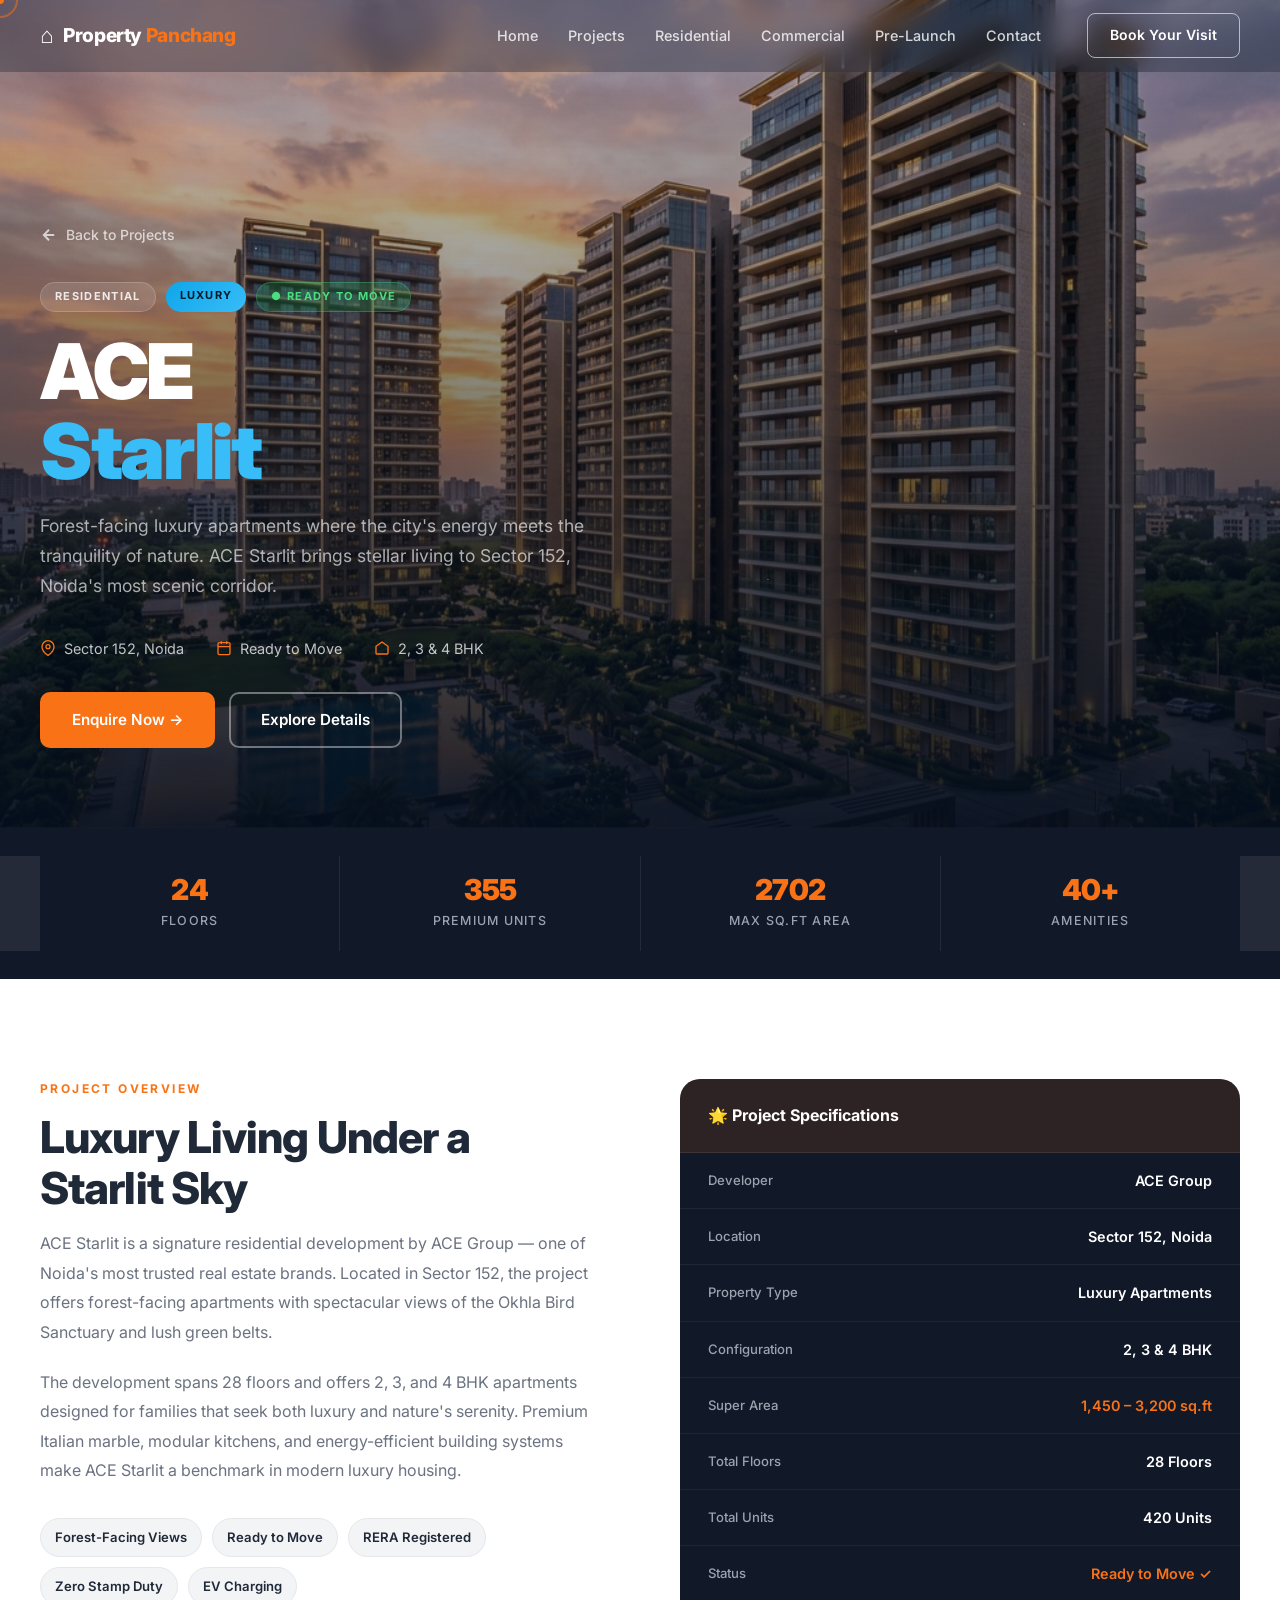
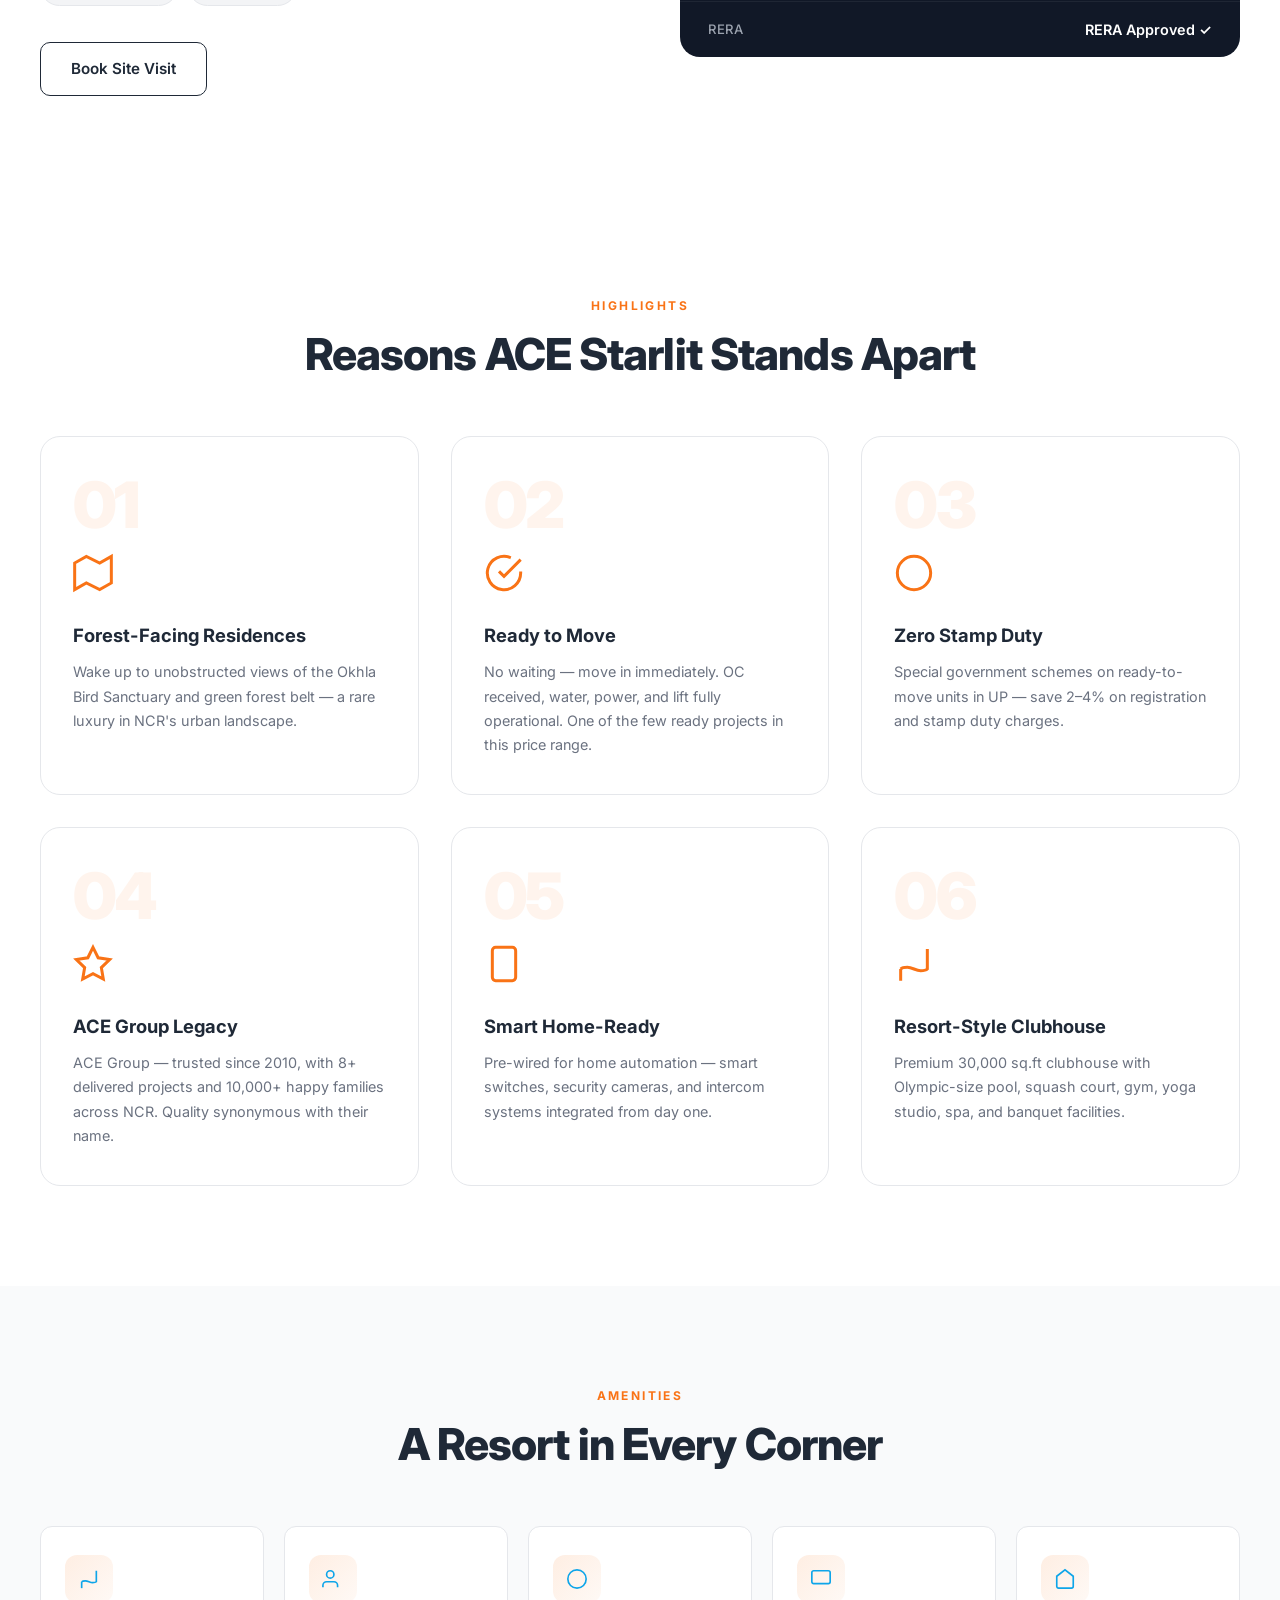
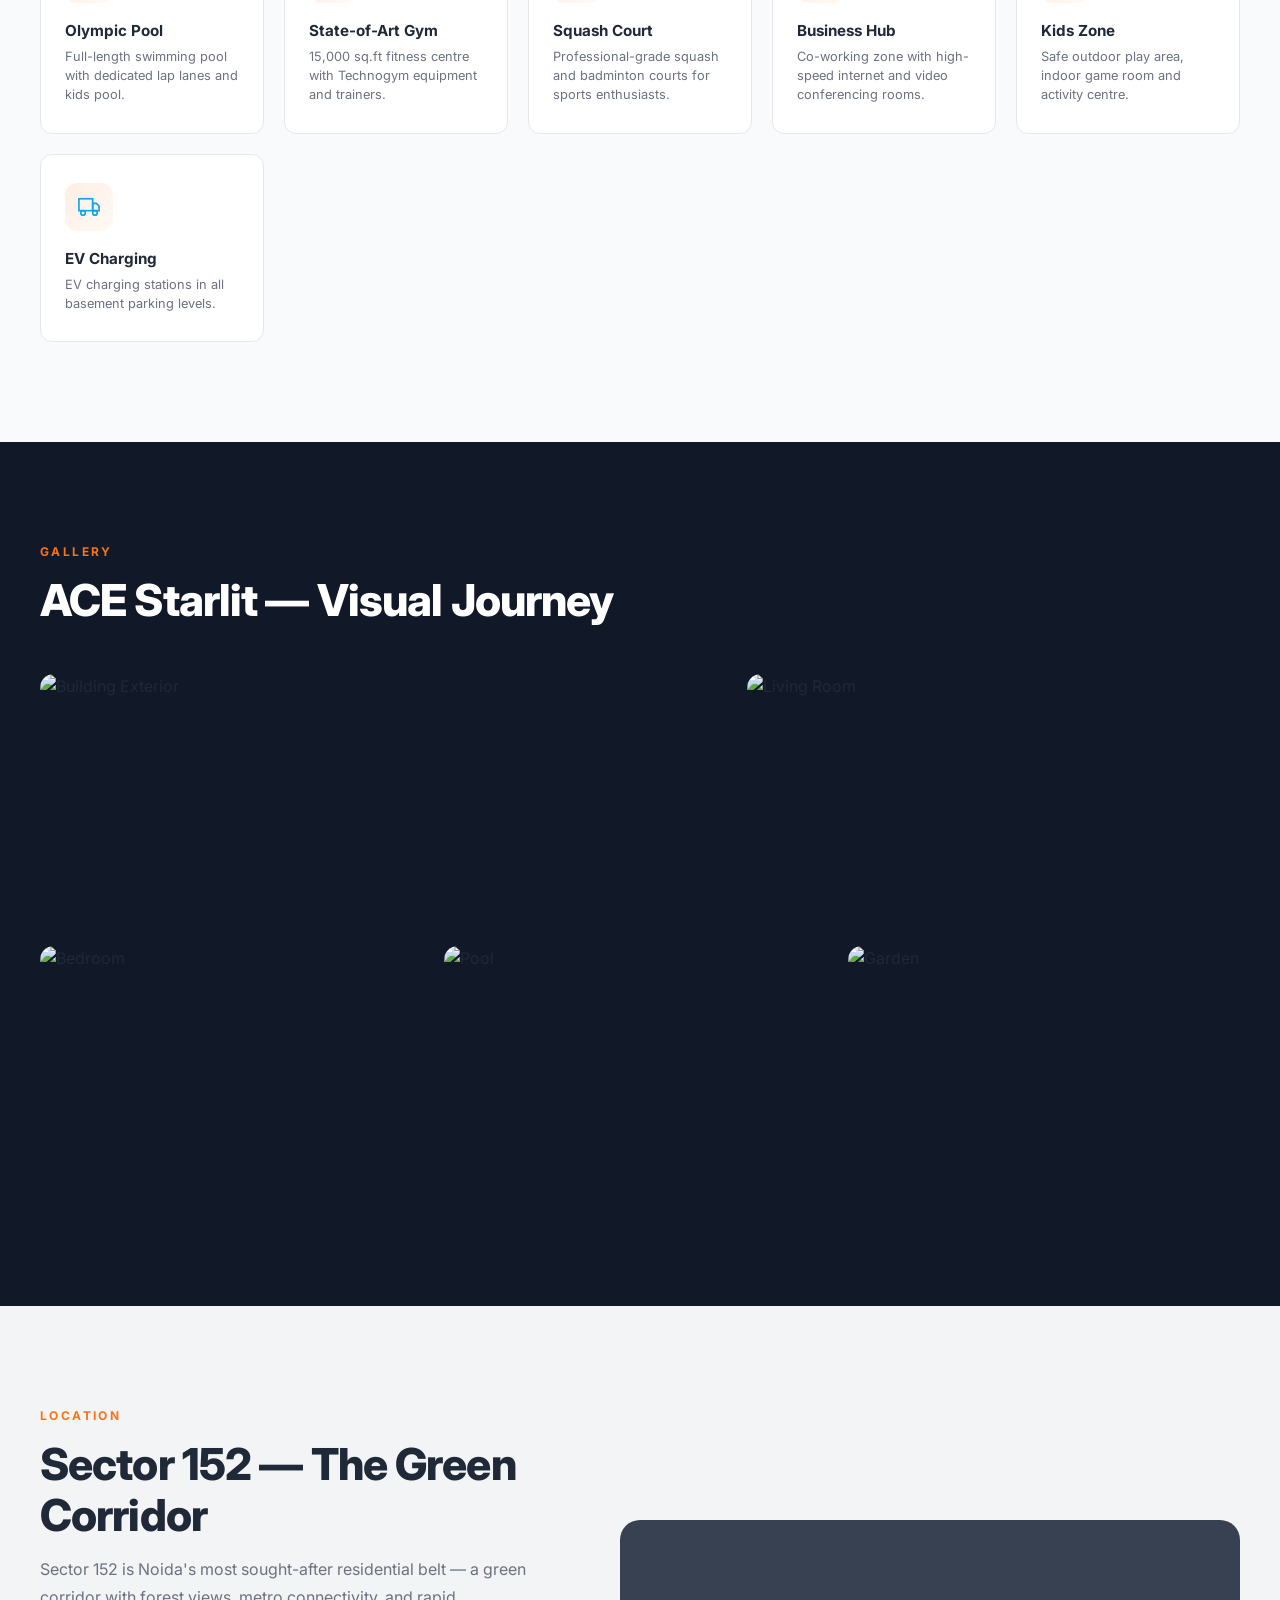
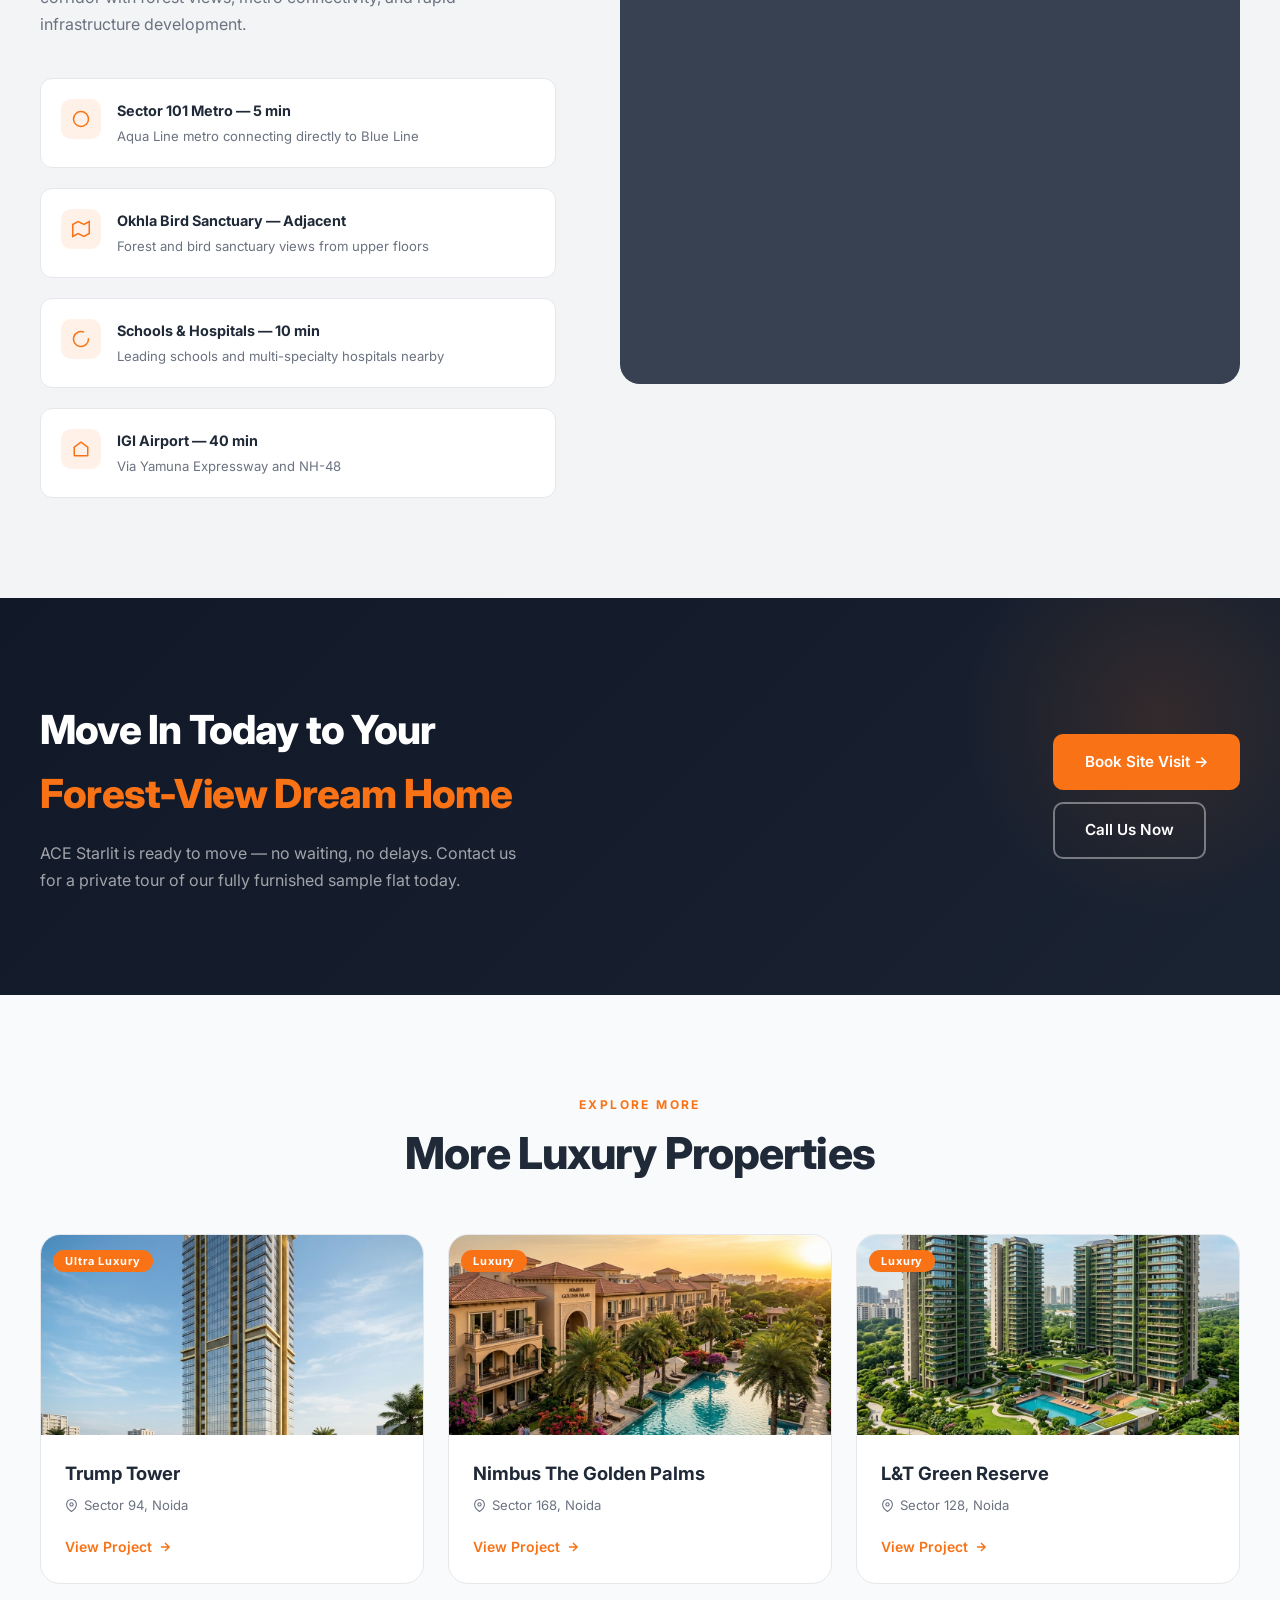
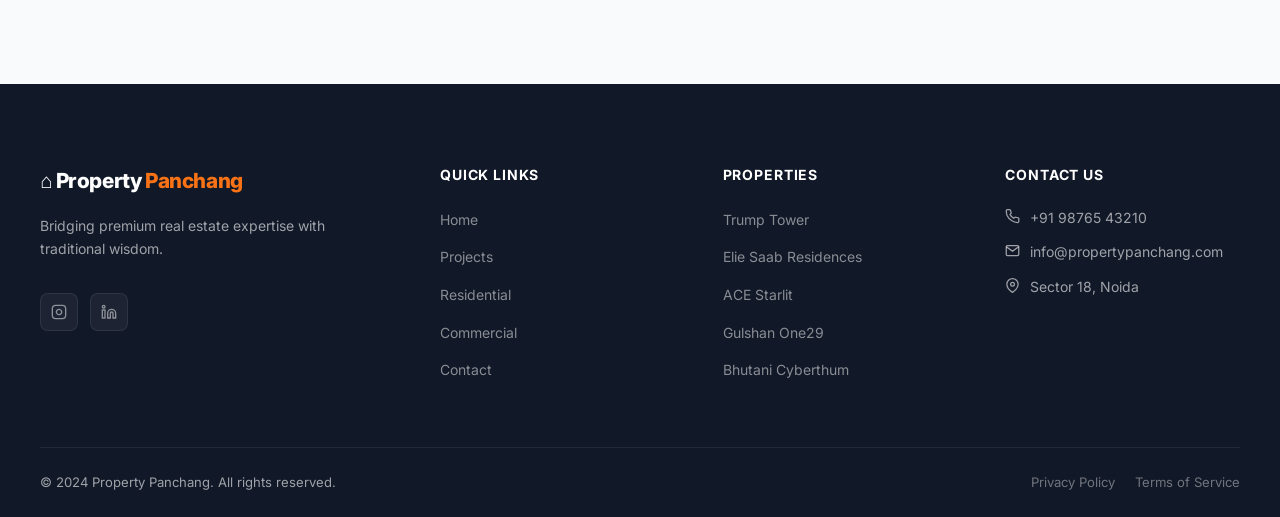
==== commit cde3f901: "Add files via upload" ====
--- a/ace-starlit.html
+++ b/ace-starlit.html
@@ -1,202 +1,202 @@
-<!DOCTYPE html>
-<html lang="en">
-<head>
-  <meta charset="UTF-8" /><meta name="viewport" content="width=device-width, initial-scale=1.0" />
-  <title>ACE Starlit — Luxury Apartments Sector 152 Noida | Property Panchang</title>
-  <meta name="description" content="ACE Starlit — premium luxury apartments in Sector 152, Noida. Forest-facing residences with world-class amenities by ACE Group. Enquire at Property Panchang." />
-  <link rel="icon" href="data:image/svg+xml,<svg xmlns='http://www.w3.org/2000/svg' viewBox='0 0 100 100'><text y='.9em' font-size='90'>🏠</text></svg>" />
-  <link rel="preconnect" href="https://fonts.googleapis.com" />
-  <link rel="preconnect" href="https://fonts.gstatic.com" crossorigin />
-  <link href="https://fonts.googleapis.com/css2?family=Inter:wght@400;500;600;700;800;900&display=swap" rel="stylesheet" />
-  <link rel="stylesheet" href="project-shared.css" />
-  <style>
-    /* ACE Starlit — Starry night / teal accent */
-    .project-hero-overlay { background: linear-gradient(to top, rgba(5,15,30,0.92) 0%, rgba(5,15,30,0.5) 50%, rgba(5,15,30,0.15) 100%); }
-    .proj-badge-cat { background: linear-gradient(135deg, #0ea5e9, #38bdf8); color: #001a29; }
-    .star-particle {
-      position: absolute; inset: 0; z-index: 1; pointer-events: none;
-      background-image: radial-gradient(1.5px 1.5px at 20% 30%, rgba(255,255,255,0.6) 0%, transparent 100%),
-        radial-gradient(1.5px 1.5px at 80% 15%, rgba(255,255,255,0.4) 0%, transparent 100%),
-        radial-gradient(1px 1px at 60% 70%, rgba(255,255,255,0.5) 0%, transparent 100%),
-        radial-gradient(1px 1px at 40% 55%, rgba(255,255,255,0.3) 0%, transparent 100%),
-        radial-gradient(2px 2px at 70% 40%, rgba(255,255,255,0.4) 0%, transparent 100%);
-      animation: starTwinkle 4s ease-in-out infinite alternate;
-    }
-    @keyframes starTwinkle { from { opacity: 0.5; } to { opacity: 1; } }
-    .amenity-icon svg { color: #0ea5e9 !important; }
-    .amenity-card:hover .amenity-icon { background: #0ea5e9; }
-    .amenity-card:hover { border-color: #0ea5e9; box-shadow: 0 16px 40px rgba(14,165,233,0.12); }
-    .amenity-card:hover .amenity-icon svg { color: white !important; }
-    .highlight-card:hover::before { background: #0ea5e9; }
-    .location-perk:hover { border-color: #0ea5e9; }
-  </style>
-</head>
-<body>
-<div class="progress-bar" id="progressBar"></div>
-<div class="cursor-dot" id="cursorDot"></div>
-<div class="cursor-ring" id="cursorRing"></div>
-
-<nav class="navbar at-top" id="navbar">
-  <div class="nav-container">
-    <a href="index.html" class="nav-logo"><span class="logo-icon">⌂</span><span>Property <span class="logo-accent">Panchang</span></span></a>
-    <ul class="nav-links"><li><a href="index.html#home" class="nav-link">Home</a></li><li><a href="index.html#projects" class="nav-link active">Projects</a></li><li><a href="index.html#residential" class="nav-link">Residential</a></li><li><a href="index.html#commercial" class="nav-link">Commercial</a></li><li><a href="index.html#prelaunch" class="nav-link">Pre-Launch</a></li><li><a href="index.html#contact" class="nav-link">Contact</a></li></ul>
-    <div class="nav-actions"><a href="index.html#contact" class="btn-nav-cta ripple-btn">Book Your Visit</a><button class="hamburger" id="hamburger" aria-label="Toggle menu" aria-expanded="false"><span></span><span></span><span></span></button></div>
-  </div>
-</nav>
-<div class="mobile-menu" id="mobileMenu"><div class="mobile-menu-inner"><a href="index.html#home" class="mobile-link">Home</a><a href="index.html#projects" class="mobile-link">Projects</a><a href="index.html#residential" class="mobile-link">Residential</a><a href="index.html#commercial" class="mobile-link">Commercial</a><a href="index.html#prelaunch" class="mobile-link">Pre-Launch</a><a href="index.html#contact" class="mobile-link">Contact</a><a href="index.html#contact" class="btn-mobile-cta">Book Muhurat Visit</a></div></div>
-
-<section class="project-hero">
-  <div class="project-hero-bg"><img src="assets/ace-starlit.jpg" alt="ACE Starlit Noida" loading="eager" /></div>
-  <div class="project-hero-overlay"></div>
-  <div class="star-particle"></div>
-  <div class="project-hero-content">
-    <a href="index.html#projects" class="project-back-btn"><svg viewBox="0 0 24 24" fill="none" stroke="currentColor" stroke-width="2.5"><path d="M19 12H5M12 5l-7 7 7 7"/></svg> Back to Projects</a>
-    <div class="project-badges">
-      <span class="proj-badge proj-badge-type">Residential</span>
-      <span class="proj-badge proj-badge-cat">Luxury</span>
-      <span class="proj-badge proj-badge-status">● Ready to Move</span>
-    </div>
-    <h1 class="project-hero-title">ACE<br><span style="color:#38bdf8">Starlit</span></h1>
-    <p class="project-hero-subtitle">Forest-facing luxury apartments where the city's energy meets the tranquility of nature. ACE Starlit brings stellar living to Sector 152, Noida's most scenic corridor.</p>
-    <div class="project-hero-meta">
-      <div class="project-meta-item"><svg viewBox="0 0 24 24" fill="none" stroke="currentColor" stroke-width="2"><path d="M21 10c0 7-9 13-9 13s-9-6-9-13a9 9 0 0118 0z"/><circle cx="12" cy="10" r="3"/></svg> Sector 152, Noida</div>
-      <div class="project-meta-item"><svg viewBox="0 0 24 24" fill="none" stroke="currentColor" stroke-width="2"><rect x="3" y="4" width="18" height="18" rx="2"/><path d="M16 2v4M8 2v4M3 10h18"/></svg> Ready to Move</div>
-      <div class="project-meta-item"><svg viewBox="0 0 24 24" fill="none" stroke="currentColor" stroke-width="2"><path d="M3 9.5L12 3l9 6.5V20a1 1 0 01-1 1H4a1 1 0 01-1-1V9.5z"/></svg> 2, 3 &amp; 4 BHK</div>
-    </div>
-    <div class="project-hero-cta-row">
-      <a href="index.html#contact" class="btn-primary ripple-btn">Enquire Now →</a>
-      <a href="#overview" class="btn-outline-white">Explore Details</a>
-    </div>
-  </div>
-</section>
-
-<div class="stats-bar"><div class="stats-bar-inner">
-  <div class="stat-bar-item" data-reveal data-delay="100"><div class="stat-bar-value"><span data-count="28">0</span></div><div class="stat-bar-label">Floors</div></div>
-  <div class="stat-bar-item" data-reveal data-delay="200"><div class="stat-bar-value"><span data-count="420">0</span></div><div class="stat-bar-label">Premium Units</div></div>
-  <div class="stat-bar-item" data-reveal data-delay="300"><div class="stat-bar-value"><span data-count="3200">0</span></div><div class="stat-bar-label">Max Sq.Ft Area</div></div>
-  <div class="stat-bar-item" data-reveal data-delay="400"><div class="stat-bar-value"><span data-count="50">0</span><span>+</span></div><div class="stat-bar-label">Amenities</div></div>
-</div></div>
-
-<section class="overview-section" id="overview">
-  <div class="container">
-    <div class="overview-grid">
-      <div class="overview-text">
-        <span class="section-tag" data-reveal>PROJECT OVERVIEW</span>
-        <h2 class="section-title" data-reveal data-delay="150">Luxury Living Under a Starlit Sky</h2>
-        <p data-reveal data-delay="200">ACE Starlit is a signature residential development by ACE Group — one of Noida's most trusted real estate brands. Located in Sector 152, the project offers forest-facing apartments with spectacular views of the Okhla Bird Sanctuary and lush green belts.</p>
-        <p data-reveal data-delay="250">The development spans 28 floors and offers 2, 3, and 4 BHK apartments designed for families that seek both luxury and nature's serenity. Premium Italian marble, modular kitchens, and energy-efficient building systems make ACE Starlit a benchmark in modern luxury housing.</p>
-        <div class="feature-tags" data-reveal data-delay="300">
-          <span class="feature-tag">Forest-Facing Views</span>
-          <span class="feature-tag">Ready to Move</span>
-          <span class="feature-tag">RERA Registered</span>
-          <span class="feature-tag">Zero Stamp Duty</span>
-          <span class="feature-tag">EV Charging</span>
-        </div>
-        <div class="overview-cta" data-reveal data-delay="350"><a href="index.html#contact" class="btn-outline-dark">Book Site Visit</a></div>
-      </div>
-      <div data-reveal="right" data-delay="200">
-        <div class="info-card">
-          <div class="info-card-header"><h3>🌟 Project Specifications</h3></div>
-          <div class="info-card-body">
-            <div class="info-row"><span class="info-label">Developer</span><span class="info-value">ACE Group</span></div>
-            <div class="info-row"><span class="info-label">Location</span><span class="info-value">Sector 152, Noida</span></div>
-            <div class="info-row"><span class="info-label">Property Type</span><span class="info-value">Luxury Apartments</span></div>
-            <div class="info-row"><span class="info-label">Configuration</span><span class="info-value">2, 3 &amp; 4 BHK</span></div>
-            <div class="info-row"><span class="info-label">Super Area</span><span class="info-value highlight">1,450 – 3,200 sq.ft</span></div>
-            <div class="info-row"><span class="info-label">Total Floors</span><span class="info-value">28 Floors</span></div>
-            <div class="info-row"><span class="info-label">Total Units</span><span class="info-value">420 Units</span></div>
-            <div class="info-row"><span class="info-label">Status</span><span class="info-value highlight">Ready to Move ✓</span></div>
-            <div class="info-row"><span class="info-label">RERA</span><span class="info-value">RERA Approved ✓</span></div>
-          </div>
-        </div>
-      </div>
-    </div>
-  </div>
-</section>
-
-<section class="highlights-section">
-  <div class="container">
-    <div style="text-align:center;margin-bottom:16px"><span class="section-tag" data-reveal>HIGHLIGHTS</span><h2 class="section-title" data-reveal data-delay="150">Reasons ACE Starlit Stands Apart</h2></div>
-    <div class="highlights-grid">
-      <div class="highlight-card" data-reveal data-delay="100"><div class="highlight-number">01</div><div class="highlight-icon"><svg viewBox="0 0 24 24" fill="none" stroke="currentColor" stroke-width="1.8"><path d="M1 6v16l7-4 8 4 7-4V2l-7 4-8-4-7 4z"/></svg></div><div class="highlight-title">Forest-Facing Residences</div><div class="highlight-text">Wake up to unobstructed views of the Okhla Bird Sanctuary and green forest belt — a rare luxury in NCR's urban landscape.</div></div>
-      <div class="highlight-card" data-reveal data-delay="200"><div class="highlight-number">02</div><div class="highlight-icon"><svg viewBox="0 0 24 24" fill="none" stroke="currentColor" stroke-width="1.8"><path d="M22 11.08V12a10 10 0 11-5.93-9.14"/><polyline points="22 4 12 14.01 9 11.01"/></svg></div><div class="highlight-title">Ready to Move</div><div class="highlight-text">No waiting — move in immediately. OC received, water, power, and lift fully operational. One of the few ready projects in this price range.</div></div>
-      <div class="highlight-card" data-reveal data-delay="300"><div class="highlight-number">03</div><div class="highlight-icon"><svg viewBox="0 0 24 24" fill="none" stroke="currentColor" stroke-width="1.8"><circle cx="12" cy="12" r="10"/></svg></div><div class="highlight-title">Zero Stamp Duty</div><div class="highlight-text">Special government schemes on ready-to-move units in UP — save 2–4% on registration and stamp duty charges.</div></div>
-      <div class="highlight-card" data-reveal data-delay="100"><div class="highlight-number">04</div><div class="highlight-icon"><svg viewBox="0 0 24 24" fill="none" stroke="currentColor" stroke-width="1.8"><polygon points="12 2 15.09 8.26 22 9.27 17 14.14 18.18 21.02 12 17.77 5.82 21.02 7 14.14 2 9.27 8.91 8.26 12 2"/></svg></div><div class="highlight-title">ACE Group Legacy</div><div class="highlight-text">ACE Group — trusted since 2010, with 8+ delivered projects and 10,000+ happy families across NCR. Quality synonymous with their name.</div></div>
-      <div class="highlight-card" data-reveal data-delay="200"><div class="highlight-number">05</div><div class="highlight-icon"><svg viewBox="0 0 24 24" fill="none" stroke="currentColor" stroke-width="1.8"><rect x="5" y="2" width="14" height="20" rx="2"/></svg></div><div class="highlight-title">Smart Home-Ready</div><div class="highlight-text">Pre-wired for home automation — smart switches, security cameras, and intercom systems integrated from day one.</div></div>
-      <div class="highlight-card" data-reveal data-delay="300"><div class="highlight-number">06</div><div class="highlight-icon"><svg viewBox="0 0 24 24" fill="none" stroke="currentColor" stroke-width="1.8"><path d="M4 15s1-1 4-1 5 2 8 2 4-1 4-1V3"/><line x1="4" y1="22" x2="4" y2="15"/></svg></div><div class="highlight-title">Resort-Style Clubhouse</div><div class="highlight-text">Premium 30,000 sq.ft clubhouse with Olympic-size pool, squash court, gym, yoga studio, spa, and banquet facilities.</div></div>
-    </div>
-  </div>
-</section>
-
-<section class="amenities-section">
-  <div class="container">
-    <div style="text-align:center"><span class="section-tag" data-reveal>AMENITIES</span><h2 class="section-title" data-reveal data-delay="150">A Resort in Every Corner</h2></div>
-    <div class="amenities-grid">
-      <div class="amenity-card" data-reveal data-delay="100"><div class="amenity-icon"><svg viewBox="0 0 24 24" fill="none" stroke="currentColor" stroke-width="1.8"><path d="M4 15s1-1 4-1 5 2 8 2 4-1 4-1V3"/><line x1="4" y1="22" x2="4" y2="15"/></svg></div><div class="amenity-name">Olympic Pool</div><div class="amenity-desc">Full-length swimming pool with dedicated lap lanes and kids pool.</div></div>
-      <div class="amenity-card" data-reveal data-delay="150"><div class="amenity-icon"><svg viewBox="0 0 24 24" fill="none" stroke="currentColor" stroke-width="1.8"><path d="M17 21v-2a4 4 0 00-4-4H5a4 4 0 00-4 4v2"/><circle cx="9" cy="7" r="4"/></svg></div><div class="amenity-name">State-of-Art Gym</div><div class="amenity-desc">15,000 sq.ft fitness centre with Technogym equipment and trainers.</div></div>
-      <div class="amenity-card" data-reveal data-delay="200"><div class="amenity-icon"><svg viewBox="0 0 24 24" fill="none" stroke="currentColor" stroke-width="1.8"><circle cx="12" cy="12" r="10"/></svg></div><div class="amenity-name">Squash Court</div><div class="amenity-desc">Professional-grade squash and badminton courts for sports enthusiasts.</div></div>
-      <div class="amenity-card" data-reveal data-delay="250"><div class="amenity-icon"><svg viewBox="0 0 24 24" fill="none" stroke="currentColor" stroke-width="1.8"><rect x="2" y="3" width="20" height="14" rx="2"/></svg></div><div class="amenity-name">Business Hub</div><div class="amenity-desc">Co-working zone with high-speed internet and video conferencing rooms.</div></div>
-      <div class="amenity-card" data-reveal data-delay="300"><div class="amenity-icon"><svg viewBox="0 0 24 24" fill="none" stroke="currentColor" stroke-width="1.8"><path d="M3 9l9-7 9 7v11a2 2 0 01-2 2H5a2 2 0 01-2-2z"/></svg></div><div class="amenity-name">Kids Zone</div><div class="amenity-desc">Safe outdoor play area, indoor game room and activity centre.</div></div>
-      <div class="amenity-card" data-reveal data-delay="350"><div class="amenity-icon"><svg viewBox="0 0 24 24" fill="none" stroke="currentColor" stroke-width="1.8"><rect x="1" y="3" width="15" height="13"/><path d="M16 8h4l3 3v5h-7V8z"/><circle cx="5.5" cy="18.5" r="2.5"/><circle cx="18.5" cy="18.5" r="2.5"/></svg></div><div class="amenity-name">EV Charging</div><div class="amenity-desc">EV charging stations in all basement parking levels.</div></div>
-    </div>
-  </div>
-</section>
-
-<section class="gallery-section">
-  <div class="container">
-    <span class="section-tag" data-reveal>GALLERY</span>
-    <h2 class="section-title" data-reveal data-delay="150">ACE Starlit — Visual Journey</h2>
-    <div class="gallery-grid">
-      <div class="gallery-item" data-reveal data-delay="100"><img src="https://images.unsplash.com/photo-1545324418-cc1a3fa10c00?w=900&q=80" alt="Building Exterior" loading="lazy" /><div class="gallery-item-overlay"><span class="gallery-item-label">Tower Exterior</span></div></div>
-      <div class="gallery-item" data-reveal data-delay="200"><img src="https://images.unsplash.com/photo-1560448204-e02f11c3d0e2?w=700&q=80" alt="Living Room" loading="lazy" /><div class="gallery-item-overlay"><span class="gallery-item-label">Living Room</span></div></div>
-      <div class="gallery-item" data-reveal data-delay="100"><img src="https://images.unsplash.com/photo-1567767292278-a4f21aa2d36e?w=700&q=80" alt="Bedroom" loading="lazy" /><div class="gallery-item-overlay"><span class="gallery-item-label">Master Bedroom</span></div></div>
-      <div class="gallery-item" data-reveal data-delay="200"><img src="https://images.unsplash.com/photo-1571896349842-33c89424de2d?w=700&q=80" alt="Pool" loading="lazy" /><div class="gallery-item-overlay"><span class="gallery-item-label">Swimming Pool</span></div></div>
-      <div class="gallery-item" data-reveal data-delay="300"><img src="https://images.unsplash.com/photo-1600585154340-be6161a56a0c?w=700&q=80" alt="Garden" loading="lazy" /><div class="gallery-item-overlay"><span class="gallery-item-label">Landscaped Garden</span></div></div>
-    </div>
-  </div>
-</section>
-
-<section class="location-section">
-  <div class="container">
-    <div class="location-grid">
-      <div>
-        <span class="section-tag" data-reveal>LOCATION</span>
-        <h2 class="section-title" data-reveal data-delay="150">Sector 152 — The Green Corridor</h2>
-        <p class="section-desc" data-reveal data-delay="250">Sector 152 is Noida's most sought-after residential belt — a green corridor with forest views, metro connectivity, and rapid infrastructure development.</p>
-        <div class="location-perks" data-reveal data-delay="300">
-          <div class="location-perk"><div class="location-perk-icon"><svg viewBox="0 0 24 24" fill="none" stroke="currentColor" stroke-width="2"><circle cx="12" cy="12" r="10"/></svg></div><div><div class="location-perk-title">Sector 101 Metro — 5 min</div><div class="location-perk-desc">Aqua Line metro connecting directly to Blue Line</div></div></div>
-          <div class="location-perk"><div class="location-perk-icon"><svg viewBox="0 0 24 24" fill="none" stroke="currentColor" stroke-width="2"><path d="M1 6v16l7-4 8 4 7-4V2l-7 4-8-4-7 4z"/></svg></div><div><div class="location-perk-title">Okhla Bird Sanctuary — Adjacent</div><div class="location-perk-desc">Forest and bird sanctuary views from upper floors</div></div></div>
-          <div class="location-perk"><div class="location-perk-icon"><svg viewBox="0 0 24 24" fill="none" stroke="currentColor" stroke-width="2"><path d="M22 11.08V12a10 10 0 11-5.93-9.14"/></svg></div><div><div class="location-perk-title">Schools &amp; Hospitals — 10 min</div><div class="location-perk-desc">Leading schools and multi-specialty hospitals nearby</div></div></div>
-          <div class="location-perk"><div class="location-perk-icon"><svg viewBox="0 0 24 24" fill="none" stroke="currentColor" stroke-width="2"><path d="M3 9.5L12 3l9 6.5V20a1 1 0 01-1 1H4a1 1 0 01-1-1V9.5z"/></svg></div><div><div class="location-perk-title">IGI Airport — 40 min</div><div class="location-perk-desc">Via Yamuna Expressway and NH-48</div></div></div>
-        </div>
-      </div>
-      <div class="location-map" data-reveal="right" data-delay="200">
-        <iframe src="https://www.google.com/maps/embed?pb=!1m18!1m12!1m3!1d3507!2d77.37!3d28.50!2m3!1f0!2f0!3f0!3m2!1i1024!2i768!4f13.1!3m3!1m2!1s0x0%3A0x0!2sSector%20152%2C%20Noida!5e0!3m2!1sen!2sin!4v1" allowfullscreen="" loading="lazy" title="ACE Starlit Location"></iframe>
-      </div>
-    </div>
-  </div>
-</section>
-
-<section class="cta-banner">
-  <div class="cta-banner-inner">
-    <div data-reveal><h2>Move In Today to Your<br><span style="color:var(--orange)">Forest-View Dream Home</span></h2><p>ACE Starlit is ready to move — no waiting, no delays. Contact us for a private tour of our fully furnished sample flat today.</p></div>
-    <div class="cta-banner-buttons" data-reveal="right" data-delay="200"><a href="index.html#contact" class="btn-primary ripple-btn">Book Site Visit →</a><a href="tel:+919876543210" class="btn-outline-white">Call Us Now</a></div>
-  </div>
-</section>
-
-<section class="related-section">
-  <div class="container">
-    <div style="text-align:center"><span class="section-tag" data-reveal>EXPLORE MORE</span><h2 class="section-title" data-reveal data-delay="150">More Luxury Properties</h2></div>
-    <div class="related-grid">
-      <a href="trump-tower.html" class="related-card" data-reveal data-delay="100"><div class="related-card-img"><img src="assets/trump-tower.jpg" alt="Trump Tower" loading="lazy" /><div class="related-card-img-badge"><span class="related-badge">Ultra Luxury</span></div></div><div class="related-card-body"><div class="related-card-title">Trump Tower</div><div class="related-card-loc"><svg viewBox="0 0 24 24" fill="none" stroke="currentColor" stroke-width="2"><path d="M21 10c0 7-9 13-9 13s-9-6-9-13a9 9 0 0118 0z"/><circle cx="12" cy="10" r="3"/></svg> Sector 94, Noida</div><span class="related-card-link">View Project <svg width="14" height="14" viewBox="0 0 24 24" fill="none" stroke="currentColor" stroke-width="2.5"><path d="M5 12h14M12 5l7 7-7 7"/></svg></span></div></a>
-      <a href="nimbus-golden-palms.html" class="related-card" data-reveal data-delay="200"><div class="related-card-img"><img src="assets/nimbus-golden-palms.jpg" alt="Nimbus Golden Palms" loading="lazy" /><div class="related-card-img-badge"><span class="related-badge">Luxury</span></div></div><div class="related-card-body"><div class="related-card-title">Nimbus The Golden Palms</div><div class="related-card-loc"><svg viewBox="0 0 24 24" fill="none" stroke="currentColor" stroke-width="2"><path d="M21 10c0 7-9 13-9 13s-9-6-9-13a9 9 0 0118 0z"/><circle cx="12" cy="10" r="3"/></svg> Sector 168, Noida</div><span class="related-card-link">View Project <svg width="14" height="14" viewBox="0 0 24 24" fill="none" stroke="currentColor" stroke-width="2.5"><path d="M5 12h14M12 5l7 7-7 7"/></svg></span></div></a>
-      <a href="lt-green-reserve.html" class="related-card" data-reveal data-delay="300"><div class="related-card-img"><img src="assets/lt-green-reserve.jpg" alt="L&T Green Reserve" loading="lazy" /><div class="related-card-img-badge"><span class="related-badge">Luxury</span></div></div><div class="related-card-body"><div class="related-card-title">L&amp;T Green Reserve</div><div class="related-card-loc"><svg viewBox="0 0 24 24" fill="none" stroke="currentColor" stroke-width="2"><path d="M21 10c0 7-9 13-9 13s-9-6-9-13a9 9 0 0118 0z"/><circle cx="12" cy="10" r="3"/></svg> Sector 128, Noida</div><span class="related-card-link">View Project <svg width="14" height="14" viewBox="0 0 24 24" fill="none" stroke="currentColor" stroke-width="2.5"><path d="M5 12h14M12 5l7 7-7 7"/></svg></span></div></a>
-    </div>
-  </div>
-</section>
-
-<footer class="footer"><div class="container"><div class="footer-grid"><div><div class="footer-logo">⌂ Property <span class="logo-accent">Panchang</span></div><p class="footer-tagline">Bridging premium real estate expertise with traditional wisdom.</p><div class="footer-social"><a href="#" class="social-link" aria-label="Instagram"><svg viewBox="0 0 24 24" fill="none" stroke="currentColor" stroke-width="2"><rect x="2" y="2" width="20" height="20" rx="5"/><path d="M16 11.37A4 4 0 1112.63 8 4 4 0 0116 11.37z"/></svg></a><a href="#" class="social-link" aria-label="LinkedIn"><svg viewBox="0 0 24 24" fill="none" stroke="currentColor" stroke-width="2"><path d="M16 8a6 6 0 016 6v7h-4v-7a2 2 0 00-2-2 2 2 0 00-2 2v7h-4v-7a6 6 0 016-6z"/><rect x="2" y="9" width="4" height="12"/><circle cx="4" cy="4" r="2"/></svg></a></div></div><div class="footer-links-col"><h4>Quick Links</h4><ul><li><a href="index.html#home">Home</a></li><li><a href="index.html#projects">Projects</a></li><li><a href="index.html#residential">Residential</a></li><li><a href="index.html#commercial">Commercial</a></li><li><a href="index.html#contact">Contact</a></li></ul></div><div class="footer-links-col"><h4>Properties</h4><ul><li><a href="trump-tower.html">Trump Tower</a></li><li><a href="elie-saab-residences.html">Elie Saab Residences</a></li><li><a href="ace-starlit.html">ACE Starlit</a></li><li><a href="gulshan-one29.html">Gulshan One29</a></li><li><a href="bhutani-cyberthum.html">Bhutani Cyberthum</a></li></ul></div><div class="footer-links-col"><h4>Contact Us</h4><ul class="footer-contact-list"><li><svg viewBox="0 0 24 24" fill="none" stroke="currentColor" stroke-width="2"><path d="M22 16.92v3a2 2 0 01-2.18 2 19.79 19.79 0 01-8.63-3.07A19.5 19.5 0 013.07 9.81 19.79 19.79 0 012.12 3.18 2 2 0 014.11 1H7a2 2 0 012 1.72c.127.96.361 1.903.7 2.81a2 2 0 01-.45 2.11L8.09 8.91a16 16 0 006 6l1.27-1.27a2 2 0 012.11-.45c.907.339 1.85.573 2.81.7A2 2 0 0122 16.92z"/></svg>+91 98765 43210</li><li><svg viewBox="0 0 24 24" fill="none" stroke="currentColor" stroke-width="2"><path d="M4 4h16c1.1 0 2 .9 2 2v12c0 1.1-.9 2-2 2H4c-1.1 0-2-.9-2-2V6c0-1.1.9-2 2-2z"/><polyline points="22,6 12,13 2,6"/></svg>info@propertypanchang.com</li><li><svg viewBox="0 0 24 24" fill="none" stroke="currentColor" stroke-width="2"><path d="M21 10c0 7-9 13-9 13s-9-6-9-13a9 9 0 0118 0z"/><circle cx="12" cy="10" r="3"/></svg>Sector 18, Noida</li></ul></div></div><div class="footer-bottom"><p>© 2024 Property Panchang. All rights reserved.</p><div class="footer-bottom-links"><a href="#">Privacy Policy</a><a href="#">Terms of Service</a></div></div></div></footer>
-<button class="back-to-top" id="backToTop" aria-label="Back to top"><svg viewBox="0 0 24 24" fill="none" stroke="currentColor" stroke-width="2.5"><path d="M18 15l-6-6-6 6"/></svg></button>
-<script src="project-shared.js"></script>
-</body>
-</html>
+<!DOCTYPE html>
+<html lang="en">
+<head>
+  <meta charset="UTF-8" /><meta name="viewport" content="width=device-width, initial-scale=1.0" />
+  <title>ACE Starlit — Luxury Apartments Sector 152 Noida | Property Panchang</title>
+  <meta name="description" content="ACE Starlit — premium luxury apartments in Sector 152, Noida. Forest-facing residences with world-class amenities by ACE Group. Enquire at Property Panchang." />
+  <link rel="icon" href="data:image/svg+xml,<svg xmlns='http://www.w3.org/2000/svg' viewBox='0 0 100 100'><text y='.9em' font-size='90'>🏠</text></svg>" />
+  <link rel="preconnect" href="https://fonts.googleapis.com" />
+  <link rel="preconnect" href="https://fonts.gstatic.com" crossorigin />
+  <link href="https://fonts.googleapis.com/css2?family=Inter:wght@400;500;600;700;800;900&display=swap" rel="stylesheet" />
+  <link rel="stylesheet" href="project-shared.css" />
+  <style>
+    /* ACE Starlit — Starry night / teal accent */
+    .project-hero-overlay { background: linear-gradient(to top, rgba(5,15,30,0.92) 0%, rgba(5,15,30,0.5) 50%, rgba(5,15,30,0.15) 100%); }
+    .proj-badge-cat { background: linear-gradient(135deg, #0ea5e9, #38bdf8); color: #001a29; }
+    .star-particle {
+      position: absolute; inset: 0; z-index: 1; pointer-events: none;
+      background-image: radial-gradient(1.5px 1.5px at 20% 30%, rgba(255,255,255,0.6) 0%, transparent 100%),
+        radial-gradient(1.5px 1.5px at 80% 15%, rgba(255,255,255,0.4) 0%, transparent 100%),
+        radial-gradient(1px 1px at 60% 70%, rgba(255,255,255,0.5) 0%, transparent 100%),
+        radial-gradient(1px 1px at 40% 55%, rgba(255,255,255,0.3) 0%, transparent 100%),
+        radial-gradient(2px 2px at 70% 40%, rgba(255,255,255,0.4) 0%, transparent 100%);
+      animation: starTwinkle 4s ease-in-out infinite alternate;
+    }
+    @keyframes starTwinkle { from { opacity: 0.5; } to { opacity: 1; } }
+    .amenity-icon svg { color: #0ea5e9 !important; }
+    .amenity-card:hover .amenity-icon { background: #0ea5e9; }
+    .amenity-card:hover { border-color: #0ea5e9; box-shadow: 0 16px 40px rgba(14,165,233,0.12); }
+    .amenity-card:hover .amenity-icon svg { color: white !important; }
+    .highlight-card:hover::before { background: #0ea5e9; }
+    .location-perk:hover { border-color: #0ea5e9; }
+  </style>
+</head>
+<body>
+<div class="progress-bar" id="progressBar"></div>
+<div class="cursor-dot" id="cursorDot"></div>
+<div class="cursor-ring" id="cursorRing"></div>
+
+<nav class="navbar at-top" id="navbar">
+  <div class="nav-container">
+    <a href="index.html" class="nav-logo"><span class="logo-icon">⌂</span><span>Property <span class="logo-accent">Panchang</span></span></a>
+    <ul class="nav-links"><li><a href="index.html#home" class="nav-link">Home</a></li><li><a href="index.html#projects" class="nav-link active">Projects</a></li><li><a href="index.html#residential" class="nav-link">Residential</a></li><li><a href="index.html#commercial" class="nav-link">Commercial</a></li><li><a href="index.html#prelaunch" class="nav-link">Pre-Launch</a></li><li><a href="index.html#contact" class="nav-link">Contact</a></li></ul>
+    <div class="nav-actions"><a href="index.html#contact" class="btn-nav-cta ripple-btn">Book Your Visit</a><button class="hamburger" id="hamburger" aria-label="Toggle menu" aria-expanded="false"><span></span><span></span><span></span></button></div>
+  </div>
+</nav>
+<div class="mobile-menu" id="mobileMenu"><div class="mobile-menu-inner"><a href="index.html#home" class="mobile-link">Home</a><a href="index.html#projects" class="mobile-link">Projects</a><a href="index.html#residential" class="mobile-link">Residential</a><a href="index.html#commercial" class="mobile-link">Commercial</a><a href="index.html#prelaunch" class="mobile-link">Pre-Launch</a><a href="index.html#contact" class="mobile-link">Contact</a><a href="index.html#contact" class="btn-mobile-cta">Book Muhurat Visit</a></div></div>
+
+<section class="project-hero">
+  <div class="project-hero-bg"><img src="ace-starlit.jpg" alt="ACE Starlit Noida" loading="eager" /></div>
+  <div class="project-hero-overlay"></div>
+  <div class="star-particle"></div>
+  <div class="project-hero-content">
+    <a href="index.html#projects" class="project-back-btn"><svg viewBox="0 0 24 24" fill="none" stroke="currentColor" stroke-width="2.5"><path d="M19 12H5M12 5l-7 7 7 7"/></svg> Back to Projects</a>
+    <div class="project-badges">
+      <span class="proj-badge proj-badge-type">Residential</span>
+      <span class="proj-badge proj-badge-cat">Luxury</span>
+      <span class="proj-badge proj-badge-status">● Ready to Move</span>
+    </div>
+    <h1 class="project-hero-title">ACE<br><span style="color:#38bdf8">Starlit</span></h1>
+    <p class="project-hero-subtitle">Forest-facing luxury apartments where the city's energy meets the tranquility of nature. ACE Starlit brings stellar living to Sector 152, Noida's most scenic corridor.</p>
+    <div class="project-hero-meta">
+      <div class="project-meta-item"><svg viewBox="0 0 24 24" fill="none" stroke="currentColor" stroke-width="2"><path d="M21 10c0 7-9 13-9 13s-9-6-9-13a9 9 0 0118 0z"/><circle cx="12" cy="10" r="3"/></svg> Sector 152, Noida</div>
+      <div class="project-meta-item"><svg viewBox="0 0 24 24" fill="none" stroke="currentColor" stroke-width="2"><rect x="3" y="4" width="18" height="18" rx="2"/><path d="M16 2v4M8 2v4M3 10h18"/></svg> Ready to Move</div>
+      <div class="project-meta-item"><svg viewBox="0 0 24 24" fill="none" stroke="currentColor" stroke-width="2"><path d="M3 9.5L12 3l9 6.5V20a1 1 0 01-1 1H4a1 1 0 01-1-1V9.5z"/></svg> 2, 3 &amp; 4 BHK</div>
+    </div>
+    <div class="project-hero-cta-row">
+      <a href="index.html#contact" class="btn-primary ripple-btn">Enquire Now →</a>
+      <a href="#overview" class="btn-outline-white">Explore Details</a>
+    </div>
+  </div>
+</section>
+
+<div class="stats-bar"><div class="stats-bar-inner">
+  <div class="stat-bar-item" data-reveal data-delay="100"><div class="stat-bar-value"><span data-count="28">0</span></div><div class="stat-bar-label">Floors</div></div>
+  <div class="stat-bar-item" data-reveal data-delay="200"><div class="stat-bar-value"><span data-count="420">0</span></div><div class="stat-bar-label">Premium Units</div></div>
+  <div class="stat-bar-item" data-reveal data-delay="300"><div class="stat-bar-value"><span data-count="3200">0</span></div><div class="stat-bar-label">Max Sq.Ft Area</div></div>
+  <div class="stat-bar-item" data-reveal data-delay="400"><div class="stat-bar-value"><span data-count="50">0</span><span>+</span></div><div class="stat-bar-label">Amenities</div></div>
+</div></div>
+
+<section class="overview-section" id="overview">
+  <div class="container">
+    <div class="overview-grid">
+      <div class="overview-text">
+        <span class="section-tag" data-reveal>PROJECT OVERVIEW</span>
+        <h2 class="section-title" data-reveal data-delay="150">Luxury Living Under a Starlit Sky</h2>
+        <p data-reveal data-delay="200">ACE Starlit is a signature residential development by ACE Group — one of Noida's most trusted real estate brands. Located in Sector 152, the project offers forest-facing apartments with spectacular views of the Okhla Bird Sanctuary and lush green belts.</p>
+        <p data-reveal data-delay="250">The development spans 28 floors and offers 2, 3, and 4 BHK apartments designed for families that seek both luxury and nature's serenity. Premium Italian marble, modular kitchens, and energy-efficient building systems make ACE Starlit a benchmark in modern luxury housing.</p>
+        <div class="feature-tags" data-reveal data-delay="300">
+          <span class="feature-tag">Forest-Facing Views</span>
+          <span class="feature-tag">Ready to Move</span>
+          <span class="feature-tag">RERA Registered</span>
+          <span class="feature-tag">Zero Stamp Duty</span>
+          <span class="feature-tag">EV Charging</span>
+        </div>
+        <div class="overview-cta" data-reveal data-delay="350"><a href="index.html#contact" class="btn-outline-dark">Book Site Visit</a></div>
+      </div>
+      <div data-reveal="right" data-delay="200">
+        <div class="info-card">
+          <div class="info-card-header"><h3>🌟 Project Specifications</h3></div>
+          <div class="info-card-body">
+            <div class="info-row"><span class="info-label">Developer</span><span class="info-value">ACE Group</span></div>
+            <div class="info-row"><span class="info-label">Location</span><span class="info-value">Sector 152, Noida</span></div>
+            <div class="info-row"><span class="info-label">Property Type</span><span class="info-value">Luxury Apartments</span></div>
+            <div class="info-row"><span class="info-label">Configuration</span><span class="info-value">2, 3 &amp; 4 BHK</span></div>
+            <div class="info-row"><span class="info-label">Super Area</span><span class="info-value highlight">1,450 – 3,200 sq.ft</span></div>
+            <div class="info-row"><span class="info-label">Total Floors</span><span class="info-value">28 Floors</span></div>
+            <div class="info-row"><span class="info-label">Total Units</span><span class="info-value">420 Units</span></div>
+            <div class="info-row"><span class="info-label">Status</span><span class="info-value highlight">Ready to Move ✓</span></div>
+            <div class="info-row"><span class="info-label">RERA</span><span class="info-value">RERA Approved ✓</span></div>
+          </div>
+        </div>
+      </div>
+    </div>
+  </div>
+</section>
+
+<section class="highlights-section">
+  <div class="container">
+    <div style="text-align:center;margin-bottom:16px"><span class="section-tag" data-reveal>HIGHLIGHTS</span><h2 class="section-title" data-reveal data-delay="150">Reasons ACE Starlit Stands Apart</h2></div>
+    <div class="highlights-grid">
+      <div class="highlight-card" data-reveal data-delay="100"><div class="highlight-number">01</div><div class="highlight-icon"><svg viewBox="0 0 24 24" fill="none" stroke="currentColor" stroke-width="1.8"><path d="M1 6v16l7-4 8 4 7-4V2l-7 4-8-4-7 4z"/></svg></div><div class="highlight-title">Forest-Facing Residences</div><div class="highlight-text">Wake up to unobstructed views of the Okhla Bird Sanctuary and green forest belt — a rare luxury in NCR's urban landscape.</div></div>
+      <div class="highlight-card" data-reveal data-delay="200"><div class="highlight-number">02</div><div class="highlight-icon"><svg viewBox="0 0 24 24" fill="none" stroke="currentColor" stroke-width="1.8"><path d="M22 11.08V12a10 10 0 11-5.93-9.14"/><polyline points="22 4 12 14.01 9 11.01"/></svg></div><div class="highlight-title">Ready to Move</div><div class="highlight-text">No waiting — move in immediately. OC received, water, power, and lift fully operational. One of the few ready projects in this price range.</div></div>
+      <div class="highlight-card" data-reveal data-delay="300"><div class="highlight-number">03</div><div class="highlight-icon"><svg viewBox="0 0 24 24" fill="none" stroke="currentColor" stroke-width="1.8"><circle cx="12" cy="12" r="10"/></svg></div><div class="highlight-title">Zero Stamp Duty</div><div class="highlight-text">Special government schemes on ready-to-move units in UP — save 2–4% on registration and stamp duty charges.</div></div>
+      <div class="highlight-card" data-reveal data-delay="100"><div class="highlight-number">04</div><div class="highlight-icon"><svg viewBox="0 0 24 24" fill="none" stroke="currentColor" stroke-width="1.8"><polygon points="12 2 15.09 8.26 22 9.27 17 14.14 18.18 21.02 12 17.77 5.82 21.02 7 14.14 2 9.27 8.91 8.26 12 2"/></svg></div><div class="highlight-title">ACE Group Legacy</div><div class="highlight-text">ACE Group — trusted since 2010, with 8+ delivered projects and 10,000+ happy families across NCR. Quality synonymous with their name.</div></div>
+      <div class="highlight-card" data-reveal data-delay="200"><div class="highlight-number">05</div><div class="highlight-icon"><svg viewBox="0 0 24 24" fill="none" stroke="currentColor" stroke-width="1.8"><rect x="5" y="2" width="14" height="20" rx="2"/></svg></div><div class="highlight-title">Smart Home-Ready</div><div class="highlight-text">Pre-wired for home automation — smart switches, security cameras, and intercom systems integrated from day one.</div></div>
+      <div class="highlight-card" data-reveal data-delay="300"><div class="highlight-number">06</div><div class="highlight-icon"><svg viewBox="0 0 24 24" fill="none" stroke="currentColor" stroke-width="1.8"><path d="M4 15s1-1 4-1 5 2 8 2 4-1 4-1V3"/><line x1="4" y1="22" x2="4" y2="15"/></svg></div><div class="highlight-title">Resort-Style Clubhouse</div><div class="highlight-text">Premium 30,000 sq.ft clubhouse with Olympic-size pool, squash court, gym, yoga studio, spa, and banquet facilities.</div></div>
+    </div>
+  </div>
+</section>
+
+<section class="amenities-section">
+  <div class="container">
+    <div style="text-align:center"><span class="section-tag" data-reveal>AMENITIES</span><h2 class="section-title" data-reveal data-delay="150">A Resort in Every Corner</h2></div>
+    <div class="amenities-grid">
+      <div class="amenity-card" data-reveal data-delay="100"><div class="amenity-icon"><svg viewBox="0 0 24 24" fill="none" stroke="currentColor" stroke-width="1.8"><path d="M4 15s1-1 4-1 5 2 8 2 4-1 4-1V3"/><line x1="4" y1="22" x2="4" y2="15"/></svg></div><div class="amenity-name">Olympic Pool</div><div class="amenity-desc">Full-length swimming pool with dedicated lap lanes and kids pool.</div></div>
+      <div class="amenity-card" data-reveal data-delay="150"><div class="amenity-icon"><svg viewBox="0 0 24 24" fill="none" stroke="currentColor" stroke-width="1.8"><path d="M17 21v-2a4 4 0 00-4-4H5a4 4 0 00-4 4v2"/><circle cx="9" cy="7" r="4"/></svg></div><div class="amenity-name">State-of-Art Gym</div><div class="amenity-desc">15,000 sq.ft fitness centre with Technogym equipment and trainers.</div></div>
+      <div class="amenity-card" data-reveal data-delay="200"><div class="amenity-icon"><svg viewBox="0 0 24 24" fill="none" stroke="currentColor" stroke-width="1.8"><circle cx="12" cy="12" r="10"/></svg></div><div class="amenity-name">Squash Court</div><div class="amenity-desc">Professional-grade squash and badminton courts for sports enthusiasts.</div></div>
+      <div class="amenity-card" data-reveal data-delay="250"><div class="amenity-icon"><svg viewBox="0 0 24 24" fill="none" stroke="currentColor" stroke-width="1.8"><rect x="2" y="3" width="20" height="14" rx="2"/></svg></div><div class="amenity-name">Business Hub</div><div class="amenity-desc">Co-working zone with high-speed internet and video conferencing rooms.</div></div>
+      <div class="amenity-card" data-reveal data-delay="300"><div class="amenity-icon"><svg viewBox="0 0 24 24" fill="none" stroke="currentColor" stroke-width="1.8"><path d="M3 9l9-7 9 7v11a2 2 0 01-2 2H5a2 2 0 01-2-2z"/></svg></div><div class="amenity-name">Kids Zone</div><div class="amenity-desc">Safe outdoor play area, indoor game room and activity centre.</div></div>
+      <div class="amenity-card" data-reveal data-delay="350"><div class="amenity-icon"><svg viewBox="0 0 24 24" fill="none" stroke="currentColor" stroke-width="1.8"><rect x="1" y="3" width="15" height="13"/><path d="M16 8h4l3 3v5h-7V8z"/><circle cx="5.5" cy="18.5" r="2.5"/><circle cx="18.5" cy="18.5" r="2.5"/></svg></div><div class="amenity-name">EV Charging</div><div class="amenity-desc">EV charging stations in all basement parking levels.</div></div>
+    </div>
+  </div>
+</section>
+
+<section class="gallery-section">
+  <div class="container">
+    <span class="section-tag" data-reveal>GALLERY</span>
+    <h2 class="section-title" data-reveal data-delay="150">ACE Starlit — Visual Journey</h2>
+    <div class="gallery-grid">
+      <div class="gallery-item" data-reveal data-delay="100"><img src="https://images.unsplash.com/photo-1545324418-cc1a3fa10c00?w=900&q=80" alt="Building Exterior" loading="lazy" /><div class="gallery-item-overlay"><span class="gallery-item-label">Tower Exterior</span></div></div>
+      <div class="gallery-item" data-reveal data-delay="200"><img src="https://images.unsplash.com/photo-1560448204-e02f11c3d0e2?w=700&q=80" alt="Living Room" loading="lazy" /><div class="gallery-item-overlay"><span class="gallery-item-label">Living Room</span></div></div>
+      <div class="gallery-item" data-reveal data-delay="100"><img src="https://images.unsplash.com/photo-1567767292278-a4f21aa2d36e?w=700&q=80" alt="Bedroom" loading="lazy" /><div class="gallery-item-overlay"><span class="gallery-item-label">Master Bedroom</span></div></div>
+      <div class="gallery-item" data-reveal data-delay="200"><img src="https://images.unsplash.com/photo-1571896349842-33c89424de2d?w=700&q=80" alt="Pool" loading="lazy" /><div class="gallery-item-overlay"><span class="gallery-item-label">Swimming Pool</span></div></div>
+      <div class="gallery-item" data-reveal data-delay="300"><img src="https://images.unsplash.com/photo-1600585154340-be6161a56a0c?w=700&q=80" alt="Garden" loading="lazy" /><div class="gallery-item-overlay"><span class="gallery-item-label">Landscaped Garden</span></div></div>
+    </div>
+  </div>
+</section>
+
+<section class="location-section">
+  <div class="container">
+    <div class="location-grid">
+      <div>
+        <span class="section-tag" data-reveal>LOCATION</span>
+        <h2 class="section-title" data-reveal data-delay="150">Sector 152 — The Green Corridor</h2>
+        <p class="section-desc" data-reveal data-delay="250">Sector 152 is Noida's most sought-after residential belt — a green corridor with forest views, metro connectivity, and rapid infrastructure development.</p>
+        <div class="location-perks" data-reveal data-delay="300">
+          <div class="location-perk"><div class="location-perk-icon"><svg viewBox="0 0 24 24" fill="none" stroke="currentColor" stroke-width="2"><circle cx="12" cy="12" r="10"/></svg></div><div><div class="location-perk-title">Sector 101 Metro — 5 min</div><div class="location-perk-desc">Aqua Line metro connecting directly to Blue Line</div></div></div>
+          <div class="location-perk"><div class="location-perk-icon"><svg viewBox="0 0 24 24" fill="none" stroke="currentColor" stroke-width="2"><path d="M1 6v16l7-4 8 4 7-4V2l-7 4-8-4-7 4z"/></svg></div><div><div class="location-perk-title">Okhla Bird Sanctuary — Adjacent</div><div class="location-perk-desc">Forest and bird sanctuary views from upper floors</div></div></div>
+          <div class="location-perk"><div class="location-perk-icon"><svg viewBox="0 0 24 24" fill="none" stroke="currentColor" stroke-width="2"><path d="M22 11.08V12a10 10 0 11-5.93-9.14"/></svg></div><div><div class="location-perk-title">Schools &amp; Hospitals — 10 min</div><div class="location-perk-desc">Leading schools and multi-specialty hospitals nearby</div></div></div>
+          <div class="location-perk"><div class="location-perk-icon"><svg viewBox="0 0 24 24" fill="none" stroke="currentColor" stroke-width="2"><path d="M3 9.5L12 3l9 6.5V20a1 1 0 01-1 1H4a1 1 0 01-1-1V9.5z"/></svg></div><div><div class="location-perk-title">IGI Airport — 40 min</div><div class="location-perk-desc">Via Yamuna Expressway and NH-48</div></div></div>
+        </div>
+      </div>
+      <div class="location-map" data-reveal="right" data-delay="200">
+        <iframe src="https://www.google.com/maps/embed?pb=!1m18!1m12!1m3!1d3507!2d77.37!3d28.50!2m3!1f0!2f0!3f0!3m2!1i1024!2i768!4f13.1!3m3!1m2!1s0x0%3A0x0!2sSector%20152%2C%20Noida!5e0!3m2!1sen!2sin!4v1" allowfullscreen="" loading="lazy" title="ACE Starlit Location"></iframe>
+      </div>
+    </div>
+  </div>
+</section>
+
+<section class="cta-banner">
+  <div class="cta-banner-inner">
+    <div data-reveal><h2>Move In Today to Your<br><span style="color:var(--orange)">Forest-View Dream Home</span></h2><p>ACE Starlit is ready to move — no waiting, no delays. Contact us for a private tour of our fully furnished sample flat today.</p></div>
+    <div class="cta-banner-buttons" data-reveal="right" data-delay="200"><a href="index.html#contact" class="btn-primary ripple-btn">Book Site Visit →</a><a href="tel:+919876543210" class="btn-outline-white">Call Us Now</a></div>
+  </div>
+</section>
+
+<section class="related-section">
+  <div class="container">
+    <div style="text-align:center"><span class="section-tag" data-reveal>EXPLORE MORE</span><h2 class="section-title" data-reveal data-delay="150">More Luxury Properties</h2></div>
+    <div class="related-grid">
+      <a href="trump-tower.html" class="related-card" data-reveal data-delay="100"><div class="related-card-img"><img src="trump-tower.jpg" alt="Trump Tower" loading="lazy" /><div class="related-card-img-badge"><span class="related-badge">Ultra Luxury</span></div></div><div class="related-card-body"><div class="related-card-title">Trump Tower</div><div class="related-card-loc"><svg viewBox="0 0 24 24" fill="none" stroke="currentColor" stroke-width="2"><path d="M21 10c0 7-9 13-9 13s-9-6-9-13a9 9 0 0118 0z"/><circle cx="12" cy="10" r="3"/></svg> Sector 94, Noida</div><span class="related-card-link">View Project <svg width="14" height="14" viewBox="0 0 24 24" fill="none" stroke="currentColor" stroke-width="2.5"><path d="M5 12h14M12 5l7 7-7 7"/></svg></span></div></a>
+      <a href="nimbus-golden-palms.html" class="related-card" data-reveal data-delay="200"><div class="related-card-img"><img src="nimbus-golden-palms.jpg" alt="Nimbus Golden Palms" loading="lazy" /><div class="related-card-img-badge"><span class="related-badge">Luxury</span></div></div><div class="related-card-body"><div class="related-card-title">Nimbus The Golden Palms</div><div class="related-card-loc"><svg viewBox="0 0 24 24" fill="none" stroke="currentColor" stroke-width="2"><path d="M21 10c0 7-9 13-9 13s-9-6-9-13a9 9 0 0118 0z"/><circle cx="12" cy="10" r="3"/></svg> Sector 168, Noida</div><span class="related-card-link">View Project <svg width="14" height="14" viewBox="0 0 24 24" fill="none" stroke="currentColor" stroke-width="2.5"><path d="M5 12h14M12 5l7 7-7 7"/></svg></span></div></a>
+      <a href="lt-green-reserve.html" class="related-card" data-reveal data-delay="300"><div class="related-card-img"><img src="lt-green-reserve.jpg" alt="L&T Green Reserve" loading="lazy" /><div class="related-card-img-badge"><span class="related-badge">Luxury</span></div></div><div class="related-card-body"><div class="related-card-title">L&amp;T Green Reserve</div><div class="related-card-loc"><svg viewBox="0 0 24 24" fill="none" stroke="currentColor" stroke-width="2"><path d="M21 10c0 7-9 13-9 13s-9-6-9-13a9 9 0 0118 0z"/><circle cx="12" cy="10" r="3"/></svg> Sector 128, Noida</div><span class="related-card-link">View Project <svg width="14" height="14" viewBox="0 0 24 24" fill="none" stroke="currentColor" stroke-width="2.5"><path d="M5 12h14M12 5l7 7-7 7"/></svg></span></div></a>
+    </div>
+  </div>
+</section>
+
+<footer class="footer"><div class="container"><div class="footer-grid"><div><div class="footer-logo">⌂ Property <span class="logo-accent">Panchang</span></div><p class="footer-tagline">Bridging premium real estate expertise with traditional wisdom.</p><div class="footer-social"><a href="#" class="social-link" aria-label="Instagram"><svg viewBox="0 0 24 24" fill="none" stroke="currentColor" stroke-width="2"><rect x="2" y="2" width="20" height="20" rx="5"/><path d="M16 11.37A4 4 0 1112.63 8 4 4 0 0116 11.37z"/></svg></a><a href="#" class="social-link" aria-label="LinkedIn"><svg viewBox="0 0 24 24" fill="none" stroke="currentColor" stroke-width="2"><path d="M16 8a6 6 0 016 6v7h-4v-7a2 2 0 00-2-2 2 2 0 00-2 2v7h-4v-7a6 6 0 016-6z"/><rect x="2" y="9" width="4" height="12"/><circle cx="4" cy="4" r="2"/></svg></a></div></div><div class="footer-links-col"><h4>Quick Links</h4><ul><li><a href="index.html#home">Home</a></li><li><a href="index.html#projects">Projects</a></li><li><a href="index.html#residential">Residential</a></li><li><a href="index.html#commercial">Commercial</a></li><li><a href="index.html#contact">Contact</a></li></ul></div><div class="footer-links-col"><h4>Properties</h4><ul><li><a href="trump-tower.html">Trump Tower</a></li><li><a href="elie-saab-residences.html">Elie Saab Residences</a></li><li><a href="ace-starlit.html">ACE Starlit</a></li><li><a href="gulshan-one29.html">Gulshan One29</a></li><li><a href="bhutani-cyberthum.html">Bhutani Cyberthum</a></li></ul></div><div class="footer-links-col"><h4>Contact Us</h4><ul class="footer-contact-list"><li><svg viewBox="0 0 24 24" fill="none" stroke="currentColor" stroke-width="2"><path d="M22 16.92v3a2 2 0 01-2.18 2 19.79 19.79 0 01-8.63-3.07A19.5 19.5 0 013.07 9.81 19.79 19.79 0 012.12 3.18 2 2 0 014.11 1H7a2 2 0 012 1.72c.127.96.361 1.903.7 2.81a2 2 0 01-.45 2.11L8.09 8.91a16 16 0 006 6l1.27-1.27a2 2 0 012.11-.45c.907.339 1.85.573 2.81.7A2 2 0 0122 16.92z"/></svg>+91 98765 43210</li><li><svg viewBox="0 0 24 24" fill="none" stroke="currentColor" stroke-width="2"><path d="M4 4h16c1.1 0 2 .9 2 2v12c0 1.1-.9 2-2 2H4c-1.1 0-2-.9-2-2V6c0-1.1.9-2 2-2z"/><polyline points="22,6 12,13 2,6"/></svg>info@propertypanchang.com</li><li><svg viewBox="0 0 24 24" fill="none" stroke="currentColor" stroke-width="2"><path d="M21 10c0 7-9 13-9 13s-9-6-9-13a9 9 0 0118 0z"/><circle cx="12" cy="10" r="3"/></svg>Sector 18, Noida</li></ul></div></div><div class="footer-bottom"><p>© 2024 Property Panchang. All rights reserved.</p><div class="footer-bottom-links"><a href="#">Privacy Policy</a><a href="#">Terms of Service</a></div></div></div></footer>
+<button class="back-to-top" id="backToTop" aria-label="Back to top"><svg viewBox="0 0 24 24" fill="none" stroke="currentColor" stroke-width="2.5"><path d="M18 15l-6-6-6 6"/></svg></button>
+<script src="project-shared.js"></script>
+</body>
+</html>
--- a/project-shared.css
+++ b/project-shared.css
@@ -1,669 +1,669 @@
-/* ==========================================
-   PROPERTY PANCHANG — Project Pages Shared CSS
-   ========================================== */
-
-*, *::before, *::after { margin: 0; padding: 0; box-sizing: border-box; }
-
-:root {
-  --orange: #F97316;
-  --orange-dark: #EA580C;
-  --orange-light: #FED7AA;
-  --charcoal: #1F2937;
-  --charcoal-dark: #111827;
-  --charcoal-mid: #374151;
-  --gray: #6B7280;
-  --gray-light: #9CA3AF;
-  --border: #E5E7EB;
-  --bg-light: #F9FAFB;
-  --bg-section: #F3F4F6;
-  --white: #FFFFFF;
-  --font: 'Inter', -apple-system, sans-serif;
-  --radius: 12px;
-  --radius-lg: 20px;
-  --shadow: 0 4px 24px rgba(0,0,0,0.08);
-  --shadow-lg: 0 12px 48px rgba(0,0,0,0.15);
-  --ease: cubic-bezier(0.4, 0, 0.2, 1);
-  --nav-height: 72px;
-}
-
-html { scroll-behavior: smooth; font-size: 16px; }
-body {
-  font-family: var(--font);
-  color: var(--charcoal);
-  background: var(--white);
-  line-height: 1.6;
-  overflow-x: hidden;
-  -webkit-font-smoothing: antialiased;
-}
-img { max-width: 100%; height: auto; display: block; }
-a { text-decoration: none; color: inherit; }
-ul { list-style: none; }
-
-.container { max-width: 1280px; margin: 0 auto; padding: 0 40px; }
-
-/* ===================== REVEAL ANIMATIONS ===================== */
-[data-reveal] { opacity: 0; transform: translateY(40px); transition: opacity 0.8s var(--ease), transform 0.8s var(--ease); }
-[data-reveal="left"] { transform: translateX(-50px); }
-[data-reveal="right"] { transform: translateX(50px); }
-[data-reveal="scale"] { transform: scale(0.92) translateY(20px); }
-[data-reveal="fade"] { transform: none; }
-[data-reveal].revealed { opacity: 1; transform: translateY(0) translateX(0) scale(1); }
-[data-delay="100"] { transition-delay: 0.1s; }
-[data-delay="150"] { transition-delay: 0.15s; }
-[data-delay="200"] { transition-delay: 0.2s; }
-[data-delay="300"] { transition-delay: 0.3s; }
-[data-delay="400"] { transition-delay: 0.4s; }
-[data-delay="500"] { transition-delay: 0.5s; }
-
-/* ===================== NAVBAR ===================== */
-.navbar {
-  position: fixed;
-  top: 0; left: 0; right: 0;
-  z-index: 1000;
-  height: var(--nav-height);
-  transition: background 0.4s var(--ease), box-shadow 0.4s var(--ease), border-color 0.4s var(--ease);
-  border-bottom: 1px solid transparent;
-}
-.navbar.at-top { background: rgba(17,24,39,0.3); backdrop-filter: blur(12px); -webkit-backdrop-filter: blur(12px); }
-.navbar.scrolled { background: rgba(255,255,255,0.97); backdrop-filter: blur(24px); -webkit-backdrop-filter: blur(24px); border-color: rgba(0,0,0,0.07); box-shadow: 0 2px 20px rgba(0,0,0,0.06); }
-
-.nav-container { max-width: 1280px; margin: 0 auto; padding: 0 40px; height: 100%; display: flex; align-items: center; gap: 32px; }
-.nav-logo { display: flex; align-items: center; gap: 10px; font-size: 1.2rem; font-weight: 800; color: var(--white); flex-shrink: 0; transition: color 0.4s var(--ease); letter-spacing: -0.02em; }
-.navbar.scrolled .nav-logo { color: var(--charcoal); }
-.logo-icon { font-size: 1.4rem; line-height: 1; }
-.logo-accent { color: var(--orange); }
-
-.nav-links { display: flex; align-items: center; gap: 2px; margin-left: auto; }
-.nav-link { position: relative; padding: 8px 14px; font-size: 0.9rem; font-weight: 500; color: rgba(255,255,255,0.8); border-radius: 8px; transition: color 0.3s var(--ease), background 0.3s var(--ease); overflow: hidden; }
-.navbar.scrolled .nav-link { color: var(--gray); }
-.nav-link::after { content: ''; position: absolute; bottom: 4px; left: 14px; right: 14px; height: 2px; background: var(--orange); border-radius: 2px; transform: scaleX(0); transform-origin: left; transition: transform 0.3s var(--ease); }
-.nav-link:hover::after { transform: scaleX(1); }
-.nav-link:hover { color: var(--orange) !important; }
-
-.nav-actions { display: flex; align-items: center; gap: 12px; flex-shrink: 0; }
-.btn-nav-cta { display: inline-block; background: var(--charcoal); color: var(--white); padding: 10px 22px; border-radius: 8px; font-weight: 600; font-size: 0.875rem; border: 1.5px solid var(--charcoal); transition: background 0.3s, transform 0.3s, box-shadow 0.3s; white-space: nowrap; }
-.navbar.at-top .btn-nav-cta { border-color: rgba(255,255,255,0.6); background: transparent; color: var(--white); }
-.btn-nav-cta:hover { background: var(--orange); border-color: var(--orange); transform: translateY(-2px); box-shadow: 0 6px 20px rgba(249,115,22,0.3); }
-
-.hamburger { display: none; flex-direction: column; gap: 5px; background: none; border: none; cursor: pointer; padding: 6px; }
-.hamburger span { display: block; width: 24px; height: 2px; background: var(--white); border-radius: 2px; transition: transform 0.35s var(--ease), opacity 0.3s ease, background 0.4s; }
-.navbar.scrolled .hamburger span { background: var(--charcoal); }
-.hamburger.open span:nth-child(1) { transform: rotate(45deg) translate(5px, 5px); }
-.hamburger.open span:nth-child(2) { opacity: 0; transform: scaleX(0); }
-.hamburger.open span:nth-child(3) { transform: rotate(-45deg) translate(5px, -5px); }
-
-.mobile-menu { position: fixed; inset: 0; background: rgba(17,24,39,0.98); backdrop-filter: blur(24px); z-index: 999; display: flex; align-items: center; justify-content: center; opacity: 0; pointer-events: none; transform: translateY(-10px); transition: opacity 0.4s var(--ease), transform 0.4s var(--ease); }
-.mobile-menu.open { opacity: 1; pointer-events: all; transform: translateY(0); }
-.mobile-menu-inner { display: flex; flex-direction: column; align-items: center; gap: 4px; width: 100%; padding: 32px; }
-.mobile-link { font-size: 1.75rem; font-weight: 700; color: rgba(255,255,255,0.7); padding: 12px 40px; border-radius: var(--radius); width: 100%; text-align: center; transition: color 0.25s, background 0.25s, transform 0.4s var(--ease), opacity 0.4s var(--ease); transform: translateY(20px); opacity: 0; }
-.mobile-menu.open .mobile-link { opacity: 1; transform: translateY(0); }
-.mobile-menu.open .mobile-link:nth-child(1) { transition-delay: 0.05s; }
-.mobile-menu.open .mobile-link:nth-child(2) { transition-delay: 0.10s; }
-.mobile-menu.open .mobile-link:nth-child(3) { transition-delay: 0.15s; }
-.mobile-menu.open .mobile-link:nth-child(4) { transition-delay: 0.20s; }
-.mobile-menu.open .mobile-link:nth-child(5) { transition-delay: 0.25s; }
-.mobile-menu.open .mobile-link:nth-child(6) { transition-delay: 0.30s; }
-.mobile-link:hover { color: var(--orange); background: rgba(249,115,22,0.08); }
-.btn-mobile-cta { display: block; background: var(--orange); color: var(--white); padding: 16px 40px; border-radius: var(--radius); font-weight: 700; font-size: 1.1rem; width: 100%; text-align: center; margin-top: 20px; opacity: 0; transform: translateY(20px); transition: background 0.3s, transform 0.3s, opacity 0.4s; }
-.mobile-menu.open .btn-mobile-cta { opacity: 1; transform: translateY(0); transition-delay: 0.35s; }
-.btn-mobile-cta:hover { background: var(--orange-dark); }
-
-/* ===================== PROGRESS BAR ===================== */
-.progress-bar {
-  position: fixed;
-  top: 0; left: 0;
-  height: 3px;
-  background: linear-gradient(90deg, var(--orange), var(--orange-dark));
-  width: 0%;
-  z-index: 9999;
-  transition: width 0.1s linear;
-}
-
-/* ===================== PROJECT HERO ===================== */
-.project-hero {
-  position: relative;
-  height: 92vh;
-  min-height: 600px;
-  display: flex;
-  align-items: flex-end;
-  overflow: hidden;
-}
-.project-hero-bg {
-  position: absolute;
-  inset: 0;
-  overflow: hidden;
-}
-.project-hero-bg img {
-  width: 100%;
-  height: 100%;
-  object-fit: cover;
-  object-position: center 30%;
-  animation: heroZoom 10s ease forwards;
-}
-@keyframes heroZoom {
-  from { transform: scale(1.1); }
-  to   { transform: scale(1.0); }
-}
-.project-hero-overlay {
-  position: absolute;
-  inset: 0;
-  background: linear-gradient(
-    to top,
-    rgba(17,24,39,0.92) 0%,
-    rgba(17,24,39,0.5) 45%,
-    rgba(17,24,39,0.2) 100%
-  );
-}
-.project-hero-content {
-  position: relative;
-  z-index: 2;
-  padding: 0 40px 80px;
-  max-width: 1280px;
-  margin: 0 auto;
-  width: 100%;
-}
-.project-back-btn {
-  display: inline-flex;
-  align-items: center;
-  gap: 8px;
-  color: rgba(255,255,255,0.7);
-  font-size: 0.875rem;
-  font-weight: 500;
-  padding: 8px 0;
-  margin-bottom: 28px;
-  border: none;
-  background: none;
-  cursor: pointer;
-  transition: color 0.3s, gap 0.3s;
-  animation: fadeUpIn 0.8s 0.2s var(--ease) both;
-}
-.project-back-btn svg { width: 18px; height: 18px; transition: transform 0.3s; }
-.project-back-btn:hover { color: var(--white); gap: 12px; }
-.project-back-btn:hover svg { transform: translateX(-4px); }
-
-.project-badges {
-  display: flex;
-  gap: 10px;
-  flex-wrap: wrap;
-  margin-bottom: 20px;
-  animation: fadeUpIn 0.8s 0.3s var(--ease) both;
-}
-.proj-badge {
-  padding: 5px 14px;
-  border-radius: 999px;
-  font-size: 11px;
-  font-weight: 700;
-  letter-spacing: 0.12em;
-  text-transform: uppercase;
-}
-.proj-badge-type { background: rgba(255,255,255,0.12); color: rgba(255,255,255,0.85); border: 1px solid rgba(255,255,255,0.18); }
-.proj-badge-cat { background: var(--orange); color: white; }
-.proj-badge-status { background: rgba(34,197,94,0.2); color: #4ade80; border: 1px solid rgba(74,222,128,0.3); }
-
-.project-hero-title {
-  font-size: clamp(2.5rem, 6vw, 5rem);
-  font-weight: 900;
-  color: var(--white);
-  line-height: 1.05;
-  letter-spacing: -0.03em;
-  margin-bottom: 18px;
-  animation: fadeUpIn 0.9s 0.4s var(--ease) both;
-}
-.project-hero-subtitle {
-  font-size: 1.1rem;
-  color: rgba(255,255,255,0.65);
-  max-width: 580px;
-  line-height: 1.7;
-  margin-bottom: 36px;
-  animation: fadeUpIn 0.9s 0.55s var(--ease) both;
-}
-.project-hero-meta {
-  display: flex;
-  align-items: center;
-  gap: 32px;
-  flex-wrap: wrap;
-  animation: fadeUpIn 0.9s 0.65s var(--ease) both;
-}
-.project-meta-item {
-  display: flex;
-  align-items: center;
-  gap: 8px;
-  color: rgba(255,255,255,0.75);
-  font-size: 0.9rem;
-}
-.project-meta-item svg { width: 16px; height: 16px; flex-shrink: 0; color: var(--orange); }
-.project-hero-cta-row {
-  display: flex;
-  gap: 14px;
-  flex-wrap: wrap;
-  margin-top: 32px;
-  animation: fadeUpIn 0.9s 0.75s var(--ease) both;
-}
-.btn-primary {
-  display: inline-flex;
-  align-items: center;
-  gap: 8px;
-  background: var(--orange);
-  color: var(--white);
-  padding: 14px 30px;
-  border-radius: 10px;
-  font-weight: 600;
-  font-size: 0.95rem;
-  border: 2px solid var(--orange);
-  cursor: pointer;
-  transition: background 0.3s, transform 0.3s, box-shadow 0.3s;
-}
-.btn-primary:hover { background: var(--orange-dark); border-color: var(--orange-dark); transform: translateY(-3px); box-shadow: 0 10px 28px rgba(249,115,22,0.38); }
-.btn-outline-white {
-  display: inline-flex;
-  align-items: center;
-  gap: 8px;
-  background: transparent;
-  color: var(--white);
-  padding: 14px 30px;
-  border-radius: 10px;
-  font-weight: 600;
-  font-size: 0.95rem;
-  border: 2px solid rgba(255,255,255,0.4);
-  cursor: pointer;
-  transition: background 0.3s, border-color 0.3s, transform 0.3s;
-}
-.btn-outline-white:hover { background: rgba(255,255,255,0.1); border-color: var(--white); transform: translateY(-3px); }
-.btn-outline-dark {
-  display: inline-flex;
-  align-items: center;
-  gap: 8px;
-  background: transparent;
-  color: var(--charcoal);
-  padding: 14px 30px;
-  border-radius: 10px;
-  font-weight: 600;
-  font-size: 0.95rem;
-  border: 1.5px solid var(--charcoal);
-  cursor: pointer;
-  transition: background 0.3s, color 0.3s, transform 0.3s;
-}
-.btn-outline-dark:hover { background: var(--charcoal); color: var(--white); transform: translateY(-2px); }
-
-@keyframes fadeUpIn {
-  from { opacity: 0; transform: translateY(30px); }
-  to   { opacity: 1; transform: translateY(0); }
-}
-
-/* ===================== QUICK STATS BAR ===================== */
-.stats-bar {
-  background: var(--charcoal-dark);
-  padding: 28px 0;
-}
-.stats-bar-inner {
-  max-width: 1280px;
-  margin: 0 auto;
-  padding: 0 40px;
-  display: grid;
-  grid-template-columns: repeat(4, 1fr);
-  gap: 1px;
-  background: rgba(255,255,255,0.08);
-}
-.stat-bar-item {
-  background: var(--charcoal-dark);
-  padding: 20px 24px;
-  text-align: center;
-}
-.stat-bar-value {
-  font-size: 1.8rem;
-  font-weight: 900;
-  color: var(--white);
-  letter-spacing: -0.03em;
-  line-height: 1;
-  margin-bottom: 6px;
-}
-.stat-bar-value span { color: var(--orange); }
-.stat-bar-label { font-size: 0.78rem; color: var(--gray-light); font-weight: 500; text-transform: uppercase; letter-spacing: 0.1em; }
-
-/* ===================== SECTION TAGS / HEADINGS ===================== */
-.section-tag {
-  font-size: 12px;
-  font-weight: 700;
-  letter-spacing: 0.2em;
-  text-transform: uppercase;
-  color: var(--orange);
-  margin-bottom: 14px;
-  display: block;
-}
-.section-title {
-  font-size: clamp(1.9rem, 4vw, 2.75rem);
-  font-weight: 800;
-  line-height: 1.15;
-  color: var(--charcoal);
-  margin-bottom: 16px;
-  letter-spacing: -0.02em;
-}
-.section-title.light { color: var(--white); }
-.section-desc { font-size: 1rem; color: var(--gray); max-width: 600px; line-height: 1.7; }
-.section-desc.light { color: rgba(255,255,255,0.6); }
-
-/* ===================== OVERVIEW SECTION ===================== */
-.overview-section { padding: 100px 0; background: var(--white); }
-.overview-grid { display: grid; grid-template-columns: 1fr 1fr; gap: 80px; align-items: start; }
-.overview-text p { font-size: 1rem; color: var(--gray); line-height: 1.85; margin-bottom: 20px; }
-.overview-cta { margin-top: 36px; }
-
-/* Feature tags */
-.feature-tags { display: flex; gap: 10px; flex-wrap: wrap; margin: 32px 0; }
-.feature-tag {
-  display: inline-flex;
-  align-items: center;
-  gap: 6px;
-  background: var(--bg-section);
-  color: var(--charcoal);
-  padding: 8px 14px;
-  border-radius: 999px;
-  font-size: 0.82rem;
-  font-weight: 600;
-  border: 1px solid var(--border);
-  transition: background 0.3s, border-color 0.3s, color 0.3s, transform 0.3s;
-}
-.feature-tag:hover { background: var(--orange); color: white; border-color: var(--orange); transform: translateY(-2px); }
-.feature-tag svg { width: 14px; height: 14px; }
-
-/* Key info card */
-.info-card {
-  background: var(--charcoal-dark);
-  border-radius: var(--radius-lg);
-  overflow: hidden;
-  color: var(--white);
-}
-.info-card-header {
-  padding: 24px 28px;
-  background: rgba(249,115,22,0.12);
-  border-bottom: 1px solid rgba(255,255,255,0.08);
-}
-.info-card-header h3 { font-size: 1rem; font-weight: 700; color: var(--white); }
-.info-card-body { padding: 0; }
-.info-row {
-  display: flex;
-  align-items: center;
-  justify-content: space-between;
-  padding: 16px 28px;
-  border-bottom: 1px solid rgba(255,255,255,0.06);
-  transition: background 0.2s;
-}
-.info-row:last-child { border-bottom: none; }
-.info-row:hover { background: rgba(255,255,255,0.03); }
-.info-label { font-size: 0.82rem; color: var(--gray-light); font-weight: 500; }
-.info-value { font-size: 0.9rem; color: var(--white); font-weight: 600; text-align: right; }
-.info-value.highlight { color: var(--orange); }
-
-/* ===================== AMENITIES ===================== */
-.amenities-section { padding: 100px 0; background: var(--bg-light); }
-.amenities-grid { display: grid; grid-template-columns: repeat(auto-fill, minmax(220px, 1fr)); gap: 20px; margin-top: 56px; }
-.amenity-card {
-  background: var(--white);
-  border-radius: var(--radius);
-  padding: 28px 24px;
-  border: 1px solid var(--border);
-  transition: border-color 0.35s, transform 0.35s, box-shadow 0.35s;
-  cursor: default;
-}
-.amenity-card:hover { border-color: var(--orange); transform: translateY(-6px); box-shadow: 0 16px 40px rgba(249,115,22,0.12); }
-.amenity-icon {
-  width: 48px; height: 48px;
-  background: linear-gradient(135deg, rgba(249,115,22,0.12), rgba(249,115,22,0.04));
-  border-radius: 12px;
-  display: flex;
-  align-items: center;
-  justify-content: center;
-  margin-bottom: 16px;
-  transition: background 0.35s, transform 0.35s;
-}
-.amenity-card:hover .amenity-icon { background: var(--orange); transform: scale(1.1) rotate(-5deg); }
-.amenity-icon svg { width: 22px; height: 22px; color: var(--orange); transition: color 0.35s; }
-.amenity-card:hover .amenity-icon svg { color: white; }
-.amenity-name { font-size: 0.95rem; font-weight: 700; color: var(--charcoal); margin-bottom: 4px; }
-.amenity-desc { font-size: 0.8rem; color: var(--gray); line-height: 1.5; }
-
-/* ===================== GALLERY ===================== */
-.gallery-section { padding: 100px 0; background: var(--charcoal-dark); }
-.gallery-section .section-tag { color: var(--orange); }
-.gallery-section .section-title { color: var(--white); }
-.gallery-grid {
-  display: grid;
-  grid-template-columns: repeat(12, 1fr);
-  grid-template-rows: 260px 260px;
-  gap: 12px;
-  margin-top: 48px;
-}
-.gallery-item {
-  overflow: hidden;
-  border-radius: 14px;
-  position: relative;
-  cursor: pointer;
-}
-.gallery-item img { width: 100%; height: 100%; object-fit: cover; transition: transform 0.7s var(--ease); }
-.gallery-item:hover img { transform: scale(1.08); }
-.gallery-item-overlay {
-  position: absolute;
-  inset: 0;
-  background: linear-gradient(to top, rgba(17,24,39,0.7), transparent);
-  opacity: 0;
-  transition: opacity 0.4s;
-  display: flex;
-  align-items: flex-end;
-  padding: 20px;
-}
-.gallery-item:hover .gallery-item-overlay { opacity: 1; }
-.gallery-item-label { font-size: 0.82rem; color: rgba(255,255,255,0.85); font-weight: 600; letter-spacing: 0.05em; }
-
-.gallery-item:nth-child(1) { grid-column: span 7; }
-.gallery-item:nth-child(2) { grid-column: span 5; }
-.gallery-item:nth-child(3) { grid-column: span 4; }
-.gallery-item:nth-child(4) { grid-column: span 4; }
-.gallery-item:nth-child(5) { grid-column: span 4; }
-
-/* ===================== HIGHLIGHTS / USP ===================== */
-.highlights-section { padding: 100px 0; background: var(--white); }
-.highlights-grid { display: grid; grid-template-columns: repeat(3, 1fr); gap: 32px; margin-top: 56px; }
-.highlight-card {
-  padding: 36px 32px;
-  border: 1px solid var(--border);
-  border-radius: var(--radius-lg);
-  position: relative;
-  overflow: hidden;
-  transition: border-color 0.4s, transform 0.4s, box-shadow 0.4s;
-}
-.highlight-card::before {
-  content: '';
-  position: absolute;
-  top: 0; left: 0; right: 0;
-  height: 3px;
-  background: var(--orange);
-  transform: scaleX(0);
-  transform-origin: left;
-  transition: transform 0.5s var(--ease);
-}
-.highlight-card:hover { border-color: rgba(249,115,22,0.3); transform: translateY(-8px); box-shadow: 0 20px 50px rgba(0,0,0,0.1); }
-.highlight-card:hover::before { transform: scaleX(1); }
-.highlight-number { font-size: 4rem; font-weight: 900; color: rgba(249,115,22,0.08); letter-spacing: -0.04em; line-height: 1; margin-bottom: 16px; }
-.highlight-icon { margin-bottom: 20px; }
-.highlight-icon svg { width: 40px; height: 40px; color: var(--orange); }
-.highlight-title { font-size: 1.15rem; font-weight: 700; color: var(--charcoal); margin-bottom: 10px; }
-.highlight-text { font-size: 0.9rem; color: var(--gray); line-height: 1.7; }
-
-/* ===================== LOCATION SECTION ===================== */
-.location-section { padding: 100px 0; background: var(--bg-section); }
-.location-grid { display: grid; grid-template-columns: 1fr 1.2fr; gap: 64px; align-items: center; }
-.location-map {
-  aspect-ratio: 4/3;
-  border-radius: var(--radius-lg);
-  overflow: hidden;
-  position: relative;
-  background: var(--charcoal-mid);
-  display: flex;
-  align-items: center;
-  justify-content: center;
-}
-.location-map iframe { width: 100%; height: 100%; border: none; }
-.location-perks { display: flex; flex-direction: column; gap: 20px; margin-top: 40px; }
-.location-perk {
-  display: flex;
-  align-items: flex-start;
-  gap: 16px;
-  padding: 20px;
-  background: var(--white);
-  border-radius: var(--radius);
-  border: 1px solid var(--border);
-  transition: border-color 0.3s, transform 0.3s;
-}
-.location-perk:hover { border-color: var(--orange); transform: translateX(6px); }
-.location-perk-icon { width: 40px; height: 40px; background: rgba(249,115,22,0.1); border-radius: 10px; display: flex; align-items: center; justify-content: center; flex-shrink: 0; }
-.location-perk-icon svg { width: 18px; height: 18px; color: var(--orange); }
-.location-perk-title { font-size: 0.9rem; font-weight: 700; color: var(--charcoal); margin-bottom: 4px; }
-.location-perk-desc { font-size: 0.82rem; color: var(--gray); }
-
-/* ===================== CTA BANNER ===================== */
-.cta-banner {
-  background: linear-gradient(135deg, var(--charcoal-dark) 0%, #1a2332 100%);
-  padding: 100px 0;
-  position: relative;
-  overflow: hidden;
-}
-.cta-banner::before {
-  content: '';
-  position: absolute;
-  top: -80px; right: -80px;
-  width: 400px; height: 400px;
-  border-radius: 50%;
-  background: radial-gradient(circle, rgba(249,115,22,0.12), transparent 70%);
-  pointer-events: none;
-}
-.cta-banner-inner {
-  max-width: 1280px;
-  margin: 0 auto;
-  padding: 0 40px;
-  display: grid;
-  grid-template-columns: 1fr auto;
-  align-items: center;
-  gap: 64px;
-}
-.cta-banner h2 { font-size: clamp(1.8rem, 3.5vw, 2.5rem); font-weight: 800; color: var(--white); letter-spacing: -0.02em; margin-bottom: 14px; }
-.cta-banner p { font-size: 1rem; color: rgba(255,255,255,0.6); max-width: 480px; line-height: 1.7; }
-.cta-banner-buttons { display: flex; flex-direction: column; gap: 12px; align-items: flex-start; white-space: nowrap; }
-
-/* ===================== RELATED PROJECTS ===================== */
-.related-section { padding: 100px 0; background: var(--bg-light); }
-.related-grid { display: grid; grid-template-columns: repeat(3, 1fr); gap: 24px; margin-top: 56px; }
-.related-card {
-  border-radius: var(--radius-lg);
-  overflow: hidden;
-  border: 1px solid var(--border);
-  background: var(--white);
-  transition: transform 0.4s, box-shadow 0.4s;
-}
-.related-card:hover { transform: translateY(-8px); box-shadow: 0 20px 50px rgba(0,0,0,0.12); }
-.related-card-img { height: 200px; overflow: hidden; position: relative; }
-.related-card-img img { width: 100%; height: 100%; object-fit: cover; transition: transform 0.6s var(--ease); }
-.related-card:hover .related-card-img img { transform: scale(1.05); }
-.related-card-img-badge { position: absolute; top: 12px; left: 12px; }
-.related-badge { background: var(--orange); color: white; font-size: 11px; font-weight: 700; padding: 4px 12px; border-radius: 999px; letter-spacing: 0.08em; }
-.related-card-body { padding: 24px; }
-.related-card-title { font-size: 1.15rem; font-weight: 700; color: var(--charcoal); margin-bottom: 6px; }
-.related-card-loc { display: flex; align-items: center; gap: 6px; font-size: 0.82rem; color: var(--gray); margin-bottom: 18px; }
-.related-card-loc svg { width: 13px; height: 13px; flex-shrink: 0; }
-.related-card-link { display: inline-flex; align-items: center; gap: 6px; font-size: 0.875rem; font-weight: 600; color: var(--orange); transition: gap 0.3s; }
-.related-card-link:hover { gap: 10px; }
-
-/* ===================== FOOTER ===================== */
-.footer {
-  background: var(--charcoal-dark);
-  color: rgba(255,255,255,0.6);
-  padding: 80px 0 0;
-}
-.footer-grid { display: grid; grid-template-columns: 1.5fr 1fr 1fr 1fr; gap: 48px; padding-bottom: 64px; }
-.footer-logo { font-size: 1.3rem; font-weight: 800; color: var(--white); letter-spacing: -0.02em; margin-bottom: 16px; }
-.logo-accent { color: var(--orange); }
-.footer-tagline { font-size: 0.875rem; line-height: 1.7; margin-bottom: 32px; }
-.footer-social { display: flex; gap: 12px; }
-.social-link { width: 38px; height: 38px; border-radius: 8px; background: rgba(255,255,255,0.05); border: 1px solid rgba(255,255,255,0.08); display: flex; align-items: center; justify-content: center; transition: background 0.3s, border-color 0.3s, transform 0.3s; }
-.social-link svg { width: 16px; height: 16px; color: rgba(255,255,255,0.5); transition: color 0.3s; }
-.social-link:hover { background: var(--orange); border-color: var(--orange); transform: translateY(-3px); }
-.social-link:hover svg { color: white; }
-.footer-links-col h4 { font-size: 0.875rem; font-weight: 700; color: var(--white); letter-spacing: 0.06em; text-transform: uppercase; margin-bottom: 20px; }
-.footer-links-col ul { display: flex; flex-direction: column; gap: 12px; }
-.footer-links-col a { font-size: 0.875rem; color: rgba(255,255,255,0.5); transition: color 0.3s, padding-left 0.3s; }
-.footer-links-col a:hover { color: var(--orange); padding-left: 4px; }
-.footer-contact-list { display: flex; flex-direction: column; gap: 14px; }
-.footer-contact-list li { display: flex; align-items: flex-start; gap: 10px; font-size: 0.875rem; }
-.footer-contact-list svg { width: 15px; height: 15px; flex-shrink: 0; margin-top: 2px; }
-.footer-bottom { border-top: 1px solid rgba(255,255,255,0.07); padding: 24px 0; display: flex; align-items: center; justify-content: space-between; flex-wrap: wrap; gap: 12px; }
-.footer-bottom p { font-size: 0.82rem; }
-.footer-bottom-links { display: flex; gap: 20px; }
-.footer-bottom-links a { font-size: 0.82rem; color: rgba(255,255,255,0.4); transition: color 0.3s; }
-.footer-bottom-links a:hover { color: var(--orange); }
-
-/* ===================== BACK TO TOP ===================== */
-.back-to-top {
-  position: fixed;
-  bottom: 32px; right: 32px;
-  width: 48px; height: 48px;
-  background: var(--charcoal);
-  color: var(--white);
-  border: none;
-  border-radius: 50%;
-  cursor: pointer;
-  display: flex;
-  align-items: center;
-  justify-content: center;
-  opacity: 0;
-  transform: translateY(16px);
-  transition: opacity 0.3s, transform 0.3s, background 0.3s;
-  z-index: 500;
-  box-shadow: 0 4px 20px rgba(0,0,0,0.2);
-}
-.back-to-top.visible { opacity: 1; transform: translateY(0); }
-.back-to-top:hover { background: var(--orange); }
-.back-to-top svg { width: 20px; height: 20px; }
-
-/* ===================== RESPONSIVE ===================== */
-@media (max-width: 1024px) {
-  .container { padding: 0 24px; }
-  .nav-container { padding: 0 24px; }
-  .project-hero-content { padding: 0 24px 64px; }
-  .stats-bar-inner { padding: 0 24px; grid-template-columns: repeat(2, 1fr); }
-  .overview-grid { grid-template-columns: 1fr; gap: 48px; }
-  .highlights-grid { grid-template-columns: repeat(2, 1fr); }
-  .location-grid { grid-template-columns: 1fr; }
-  .footer-grid { grid-template-columns: 1fr 1fr; }
-  .related-grid { grid-template-columns: repeat(2, 1fr); }
-  .gallery-grid { grid-template-rows: 220px 220px; }
-  .cta-banner-inner { grid-template-columns: 1fr; gap: 36px; }
-  .cta-banner-buttons { flex-direction: row; }
-}
-@media (max-width: 768px) {
-  .nav-links { display: none; }
-  .hamburger { display: flex; }
-  .btn-nav-cta { display: none; }
-  .project-hero { height: 80vh; }
-  .project-hero-title { font-size: clamp(2rem, 8vw, 3.5rem); }
-  .stats-bar-inner { grid-template-columns: repeat(2, 1fr); }
-  .highlights-grid { grid-template-columns: 1fr; }
-  .amenities-grid { grid-template-columns: repeat(2, 1fr); }
-  .gallery-grid { grid-template-columns: 1fr 1fr; grid-template-rows: repeat(3, 200px); }
-  .gallery-item:nth-child(1),
-  .gallery-item:nth-child(2),
-  .gallery-item:nth-child(3),
-  .gallery-item:nth-child(4),
-  .gallery-item:nth-child(5) { grid-column: span 1; }
-  .gallery-item:nth-child(1) { grid-column: span 2; }
-  .related-grid { grid-template-columns: 1fr; }
-  .footer-grid { grid-template-columns: 1fr; gap: 32px; }
-  .footer-bottom { flex-direction: column; text-align: center; }
-  .back-to-top { bottom: 20px; right: 20px; }
-}
-@media (max-width: 480px) {
-  .project-hero-meta { gap: 16px; flex-direction: column; align-items: flex-start; }
-  .amenities-grid { grid-template-columns: 1fr; }
-  .stats-bar-inner { grid-template-columns: 1fr 1fr; }
-  .cta-banner-buttons { flex-direction: column; width: 100%; }
-  .cta-banner-buttons .btn-primary,
-  .cta-banner-buttons .btn-outline-white { text-align: center; justify-content: center; }
-}
+/* ==========================================
+   PROPERTY PANCHANG — Project Pages Shared CSS
+   ========================================== */
+
+*, *::before, *::after { margin: 0; padding: 0; box-sizing: border-box; }
+
+:root {
+  --orange: #F97316;
+  --orange-dark: #EA580C;
+  --orange-light: #FED7AA;
+  --charcoal: #1F2937;
+  --charcoal-dark: #111827;
+  --charcoal-mid: #374151;
+  --gray: #6B7280;
+  --gray-light: #9CA3AF;
+  --border: #E5E7EB;
+  --bg-light: #F9FAFB;
+  --bg-section: #F3F4F6;
+  --white: #FFFFFF;
+  --font: 'Inter', -apple-system, sans-serif;
+  --radius: 12px;
+  --radius-lg: 20px;
+  --shadow: 0 4px 24px rgba(0,0,0,0.08);
+  --shadow-lg: 0 12px 48px rgba(0,0,0,0.15);
+  --ease: cubic-bezier(0.4, 0, 0.2, 1);
+  --nav-height: 72px;
+}
+
+html { scroll-behavior: smooth; font-size: 16px; }
+body {
+  font-family: var(--font);
+  color: var(--charcoal);
+  background: var(--white);
+  line-height: 1.6;
+  overflow-x: hidden;
+  -webkit-font-smoothing: antialiased;
+}
+img { max-width: 100%; height: auto; display: block; }
+a { text-decoration: none; color: inherit; }
+ul { list-style: none; }
+
+.container { max-width: 1280px; margin: 0 auto; padding: 0 40px; }
+
+/* ===================== REVEAL ANIMATIONS ===================== */
+[data-reveal] { opacity: 0; transform: translateY(40px); transition: opacity 0.8s var(--ease), transform 0.8s var(--ease); }
+[data-reveal="left"] { transform: translateX(-50px); }
+[data-reveal="right"] { transform: translateX(50px); }
+[data-reveal="scale"] { transform: scale(0.92) translateY(20px); }
+[data-reveal="fade"] { transform: none; }
+[data-reveal].revealed { opacity: 1; transform: translateY(0) translateX(0) scale(1); }
+[data-delay="100"] { transition-delay: 0.1s; }
+[data-delay="150"] { transition-delay: 0.15s; }
+[data-delay="200"] { transition-delay: 0.2s; }
+[data-delay="300"] { transition-delay: 0.3s; }
+[data-delay="400"] { transition-delay: 0.4s; }
+[data-delay="500"] { transition-delay: 0.5s; }
+
+/* ===================== NAVBAR ===================== */
+.navbar {
+  position: fixed;
+  top: 0; left: 0; right: 0;
+  z-index: 1000;
+  height: var(--nav-height);
+  transition: background 0.4s var(--ease), box-shadow 0.4s var(--ease), border-color 0.4s var(--ease);
+  border-bottom: 1px solid transparent;
+}
+.navbar.at-top { background: rgba(17,24,39,0.3); backdrop-filter: blur(12px); -webkit-backdrop-filter: blur(12px); }
+.navbar.scrolled { background: rgba(255,255,255,0.97); backdrop-filter: blur(24px); -webkit-backdrop-filter: blur(24px); border-color: rgba(0,0,0,0.07); box-shadow: 0 2px 20px rgba(0,0,0,0.06); }
+
+.nav-container { max-width: 1280px; margin: 0 auto; padding: 0 40px; height: 100%; display: flex; align-items: center; gap: 32px; }
+.nav-logo { display: flex; align-items: center; gap: 10px; font-size: 1.2rem; font-weight: 800; color: var(--white); flex-shrink: 0; transition: color 0.4s var(--ease); letter-spacing: -0.02em; }
+.navbar.scrolled .nav-logo { color: var(--charcoal); }
+.logo-icon { font-size: 1.4rem; line-height: 1; }
+.logo-accent { color: var(--orange); }
+
+.nav-links { display: flex; align-items: center; gap: 2px; margin-left: auto; }
+.nav-link { position: relative; padding: 8px 14px; font-size: 0.9rem; font-weight: 500; color: rgba(255,255,255,0.8); border-radius: 8px; transition: color 0.3s var(--ease), background 0.3s var(--ease); overflow: hidden; }
+.navbar.scrolled .nav-link { color: var(--gray); }
+.nav-link::after { content: ''; position: absolute; bottom: 4px; left: 14px; right: 14px; height: 2px; background: var(--orange); border-radius: 2px; transform: scaleX(0); transform-origin: left; transition: transform 0.3s var(--ease); }
+.nav-link:hover::after { transform: scaleX(1); }
+.nav-link:hover { color: var(--orange) !important; }
+
+.nav-actions { display: flex; align-items: center; gap: 12px; flex-shrink: 0; }
+.btn-nav-cta { display: inline-block; background: var(--charcoal); color: var(--white); padding: 10px 22px; border-radius: 8px; font-weight: 600; font-size: 0.875rem; border: 1.5px solid var(--charcoal); transition: background 0.3s, transform 0.3s, box-shadow 0.3s; white-space: nowrap; }
+.navbar.at-top .btn-nav-cta { border-color: rgba(255,255,255,0.6); background: transparent; color: var(--white); }
+.btn-nav-cta:hover { background: var(--orange); border-color: var(--orange); transform: translateY(-2px); box-shadow: 0 6px 20px rgba(249,115,22,0.3); }
+
+.hamburger { display: none; flex-direction: column; gap: 5px; background: none; border: none; cursor: pointer; padding: 6px; }
+.hamburger span { display: block; width: 24px; height: 2px; background: var(--white); border-radius: 2px; transition: transform 0.35s var(--ease), opacity 0.3s ease, background 0.4s; }
+.navbar.scrolled .hamburger span { background: var(--charcoal); }
+.hamburger.open span:nth-child(1) { transform: rotate(45deg) translate(5px, 5px); }
+.hamburger.open span:nth-child(2) { opacity: 0; transform: scaleX(0); }
+.hamburger.open span:nth-child(3) { transform: rotate(-45deg) translate(5px, -5px); }
+
+.mobile-menu { position: fixed; inset: 0; background: rgba(17,24,39,0.98); backdrop-filter: blur(24px); z-index: 999; display: flex; align-items: center; justify-content: center; opacity: 0; pointer-events: none; transform: translateY(-10px); transition: opacity 0.4s var(--ease), transform 0.4s var(--ease); }
+.mobile-menu.open { opacity: 1; pointer-events: all; transform: translateY(0); }
+.mobile-menu-inner { display: flex; flex-direction: column; align-items: center; gap: 4px; width: 100%; padding: 32px; }
+.mobile-link { font-size: 1.75rem; font-weight: 700; color: rgba(255,255,255,0.7); padding: 12px 40px; border-radius: var(--radius); width: 100%; text-align: center; transition: color 0.25s, background 0.25s, transform 0.4s var(--ease), opacity 0.4s var(--ease); transform: translateY(20px); opacity: 0; }
+.mobile-menu.open .mobile-link { opacity: 1; transform: translateY(0); }
+.mobile-menu.open .mobile-link:nth-child(1) { transition-delay: 0.05s; }
+.mobile-menu.open .mobile-link:nth-child(2) { transition-delay: 0.10s; }
+.mobile-menu.open .mobile-link:nth-child(3) { transition-delay: 0.15s; }
+.mobile-menu.open .mobile-link:nth-child(4) { transition-delay: 0.20s; }
+.mobile-menu.open .mobile-link:nth-child(5) { transition-delay: 0.25s; }
+.mobile-menu.open .mobile-link:nth-child(6) { transition-delay: 0.30s; }
+.mobile-link:hover { color: var(--orange); background: rgba(249,115,22,0.08); }
+.btn-mobile-cta { display: block; background: var(--orange); color: var(--white); padding: 16px 40px; border-radius: var(--radius); font-weight: 700; font-size: 1.1rem; width: 100%; text-align: center; margin-top: 20px; opacity: 0; transform: translateY(20px); transition: background 0.3s, transform 0.3s, opacity 0.4s; }
+.mobile-menu.open .btn-mobile-cta { opacity: 1; transform: translateY(0); transition-delay: 0.35s; }
+.btn-mobile-cta:hover { background: var(--orange-dark); }
+
+/* ===================== PROGRESS BAR ===================== */
+.progress-bar {
+  position: fixed;
+  top: 0; left: 0;
+  height: 3px;
+  background: linear-gradient(90deg, var(--orange), var(--orange-dark));
+  width: 0%;
+  z-index: 9999;
+  transition: width 0.1s linear;
+}
+
+/* ===================== PROJECT HERO ===================== */
+.project-hero {
+  position: relative;
+  height: 92vh;
+  min-height: 600px;
+  display: flex;
+  align-items: flex-end;
+  overflow: hidden;
+}
+.project-hero-bg {
+  position: absolute;
+  inset: 0;
+  overflow: hidden;
+}
+.project-hero-bg img {
+  width: 100%;
+  height: 100%;
+  object-fit: cover;
+  object-position: center 30%;
+  animation: heroZoom 10s ease forwards;
+}
+@keyframes heroZoom {
+  from { transform: scale(1.1); }
+  to   { transform: scale(1.0); }
+}
+.project-hero-overlay {
+  position: absolute;
+  inset: 0;
+  background: linear-gradient(
+    to top,
+    rgba(17,24,39,0.92) 0%,
+    rgba(17,24,39,0.5) 45%,
+    rgba(17,24,39,0.2) 100%
+  );
+}
+.project-hero-content {
+  position: relative;
+  z-index: 2;
+  padding: 0 40px 80px;
+  max-width: 1280px;
+  margin: 0 auto;
+  width: 100%;
+}
+.project-back-btn {
+  display: inline-flex;
+  align-items: center;
+  gap: 8px;
+  color: rgba(255,255,255,0.7);
+  font-size: 0.875rem;
+  font-weight: 500;
+  padding: 8px 0;
+  margin-bottom: 28px;
+  border: none;
+  background: none;
+  cursor: pointer;
+  transition: color 0.3s, gap 0.3s;
+  animation: fadeUpIn 0.8s 0.2s var(--ease) both;
+}
+.project-back-btn svg { width: 18px; height: 18px; transition: transform 0.3s; }
+.project-back-btn:hover { color: var(--white); gap: 12px; }
+.project-back-btn:hover svg { transform: translateX(-4px); }
+
+.project-badges {
+  display: flex;
+  gap: 10px;
+  flex-wrap: wrap;
+  margin-bottom: 20px;
+  animation: fadeUpIn 0.8s 0.3s var(--ease) both;
+}
+.proj-badge {
+  padding: 5px 14px;
+  border-radius: 999px;
+  font-size: 11px;
+  font-weight: 700;
+  letter-spacing: 0.12em;
+  text-transform: uppercase;
+}
+.proj-badge-type { background: rgba(255,255,255,0.12); color: rgba(255,255,255,0.85); border: 1px solid rgba(255,255,255,0.18); }
+.proj-badge-cat { background: var(--orange); color: white; }
+.proj-badge-status { background: rgba(34,197,94,0.2); color: #4ade80; border: 1px solid rgba(74,222,128,0.3); }
+
+.project-hero-title {
+  font-size: clamp(2.5rem, 6vw, 5rem);
+  font-weight: 900;
+  color: var(--white);
+  line-height: 1.05;
+  letter-spacing: -0.03em;
+  margin-bottom: 18px;
+  animation: fadeUpIn 0.9s 0.4s var(--ease) both;
+}
+.project-hero-subtitle {
+  font-size: 1.1rem;
+  color: rgba(255,255,255,0.65);
+  max-width: 580px;
+  line-height: 1.7;
+  margin-bottom: 36px;
+  animation: fadeUpIn 0.9s 0.55s var(--ease) both;
+}
+.project-hero-meta {
+  display: flex;
+  align-items: center;
+  gap: 32px;
+  flex-wrap: wrap;
+  animation: fadeUpIn 0.9s 0.65s var(--ease) both;
+}
+.project-meta-item {
+  display: flex;
+  align-items: center;
+  gap: 8px;
+  color: rgba(255,255,255,0.75);
+  font-size: 0.9rem;
+}
+.project-meta-item svg { width: 16px; height: 16px; flex-shrink: 0; color: var(--orange); }
+.project-hero-cta-row {
+  display: flex;
+  gap: 14px;
+  flex-wrap: wrap;
+  margin-top: 32px;
+  animation: fadeUpIn 0.9s 0.75s var(--ease) both;
+}
+.btn-primary {
+  display: inline-flex;
+  align-items: center;
+  gap: 8px;
+  background: var(--orange);
+  color: var(--white);
+  padding: 14px 30px;
+  border-radius: 10px;
+  font-weight: 600;
+  font-size: 0.95rem;
+  border: 2px solid var(--orange);
+  cursor: pointer;
+  transition: background 0.3s, transform 0.3s, box-shadow 0.3s;
+}
+.btn-primary:hover { background: var(--orange-dark); border-color: var(--orange-dark); transform: translateY(-3px); box-shadow: 0 10px 28px rgba(249,115,22,0.38); }
+.btn-outline-white {
+  display: inline-flex;
+  align-items: center;
+  gap: 8px;
+  background: transparent;
+  color: var(--white);
+  padding: 14px 30px;
+  border-radius: 10px;
+  font-weight: 600;
+  font-size: 0.95rem;
+  border: 2px solid rgba(255,255,255,0.4);
+  cursor: pointer;
+  transition: background 0.3s, border-color 0.3s, transform 0.3s;
+}
+.btn-outline-white:hover { background: rgba(255,255,255,0.1); border-color: var(--white); transform: translateY(-3px); }
+.btn-outline-dark {
+  display: inline-flex;
+  align-items: center;
+  gap: 8px;
+  background: transparent;
+  color: var(--charcoal);
+  padding: 14px 30px;
+  border-radius: 10px;
+  font-weight: 600;
+  font-size: 0.95rem;
+  border: 1.5px solid var(--charcoal);
+  cursor: pointer;
+  transition: background 0.3s, color 0.3s, transform 0.3s;
+}
+.btn-outline-dark:hover { background: var(--charcoal); color: var(--white); transform: translateY(-2px); }
+
+@keyframes fadeUpIn {
+  from { opacity: 0; transform: translateY(30px); }
+  to   { opacity: 1; transform: translateY(0); }
+}
+
+/* ===================== QUICK STATS BAR ===================== */
+.stats-bar {
+  background: var(--charcoal-dark);
+  padding: 28px 0;
+}
+.stats-bar-inner {
+  max-width: 1280px;
+  margin: 0 auto;
+  padding: 0 40px;
+  display: grid;
+  grid-template-columns: repeat(4, 1fr);
+  gap: 1px;
+  background: rgba(255,255,255,0.08);
+}
+.stat-bar-item {
+  background: var(--charcoal-dark);
+  padding: 20px 24px;
+  text-align: center;
+}
+.stat-bar-value {
+  font-size: 1.8rem;
+  font-weight: 900;
+  color: var(--white);
+  letter-spacing: -0.03em;
+  line-height: 1;
+  margin-bottom: 6px;
+}
+.stat-bar-value span { color: var(--orange); }
+.stat-bar-label { font-size: 0.78rem; color: var(--gray-light); font-weight: 500; text-transform: uppercase; letter-spacing: 0.1em; }
+
+/* ===================== SECTION TAGS / HEADINGS ===================== */
+.section-tag {
+  font-size: 12px;
+  font-weight: 700;
+  letter-spacing: 0.2em;
+  text-transform: uppercase;
+  color: var(--orange);
+  margin-bottom: 14px;
+  display: block;
+}
+.section-title {
+  font-size: clamp(1.9rem, 4vw, 2.75rem);
+  font-weight: 800;
+  line-height: 1.15;
+  color: var(--charcoal);
+  margin-bottom: 16px;
+  letter-spacing: -0.02em;
+}
+.section-title.light { color: var(--white); }
+.section-desc { font-size: 1rem; color: var(--gray); max-width: 600px; line-height: 1.7; }
+.section-desc.light { color: rgba(255,255,255,0.6); }
+
+/* ===================== OVERVIEW SECTION ===================== */
+.overview-section { padding: 100px 0; background: var(--white); }
+.overview-grid { display: grid; grid-template-columns: 1fr 1fr; gap: 80px; align-items: start; }
+.overview-text p { font-size: 1rem; color: var(--gray); line-height: 1.85; margin-bottom: 20px; }
+.overview-cta { margin-top: 36px; }
+
+/* Feature tags */
+.feature-tags { display: flex; gap: 10px; flex-wrap: wrap; margin: 32px 0; }
+.feature-tag {
+  display: inline-flex;
+  align-items: center;
+  gap: 6px;
+  background: var(--bg-section);
+  color: var(--charcoal);
+  padding: 8px 14px;
+  border-radius: 999px;
+  font-size: 0.82rem;
+  font-weight: 600;
+  border: 1px solid var(--border);
+  transition: background 0.3s, border-color 0.3s, color 0.3s, transform 0.3s;
+}
+.feature-tag:hover { background: var(--orange); color: white; border-color: var(--orange); transform: translateY(-2px); }
+.feature-tag svg { width: 14px; height: 14px; }
+
+/* Key info card */
+.info-card {
+  background: var(--charcoal-dark);
+  border-radius: var(--radius-lg);
+  overflow: hidden;
+  color: var(--white);
+}
+.info-card-header {
+  padding: 24px 28px;
+  background: rgba(249,115,22,0.12);
+  border-bottom: 1px solid rgba(255,255,255,0.08);
+}
+.info-card-header h3 { font-size: 1rem; font-weight: 700; color: var(--white); }
+.info-card-body { padding: 0; }
+.info-row {
+  display: flex;
+  align-items: center;
+  justify-content: space-between;
+  padding: 16px 28px;
+  border-bottom: 1px solid rgba(255,255,255,0.06);
+  transition: background 0.2s;
+}
+.info-row:last-child { border-bottom: none; }
+.info-row:hover { background: rgba(255,255,255,0.03); }
+.info-label { font-size: 0.82rem; color: var(--gray-light); font-weight: 500; }
+.info-value { font-size: 0.9rem; color: var(--white); font-weight: 600; text-align: right; }
+.info-value.highlight { color: var(--orange); }
+
+/* ===================== AMENITIES ===================== */
+.amenities-section { padding: 100px 0; background: var(--bg-light); }
+.amenities-grid { display: grid; grid-template-columns: repeat(auto-fill, minmax(220px, 1fr)); gap: 20px; margin-top: 56px; }
+.amenity-card {
+  background: var(--white);
+  border-radius: var(--radius);
+  padding: 28px 24px;
+  border: 1px solid var(--border);
+  transition: border-color 0.35s, transform 0.35s, box-shadow 0.35s;
+  cursor: default;
+}
+.amenity-card:hover { border-color: var(--orange); transform: translateY(-6px); box-shadow: 0 16px 40px rgba(249,115,22,0.12); }
+.amenity-icon {
+  width: 48px; height: 48px;
+  background: linear-gradient(135deg, rgba(249,115,22,0.12), rgba(249,115,22,0.04));
+  border-radius: 12px;
+  display: flex;
+  align-items: center;
+  justify-content: center;
+  margin-bottom: 16px;
+  transition: background 0.35s, transform 0.35s;
+}
+.amenity-card:hover .amenity-icon { background: var(--orange); transform: scale(1.1) rotate(-5deg); }
+.amenity-icon svg { width: 22px; height: 22px; color: var(--orange); transition: color 0.35s; }
+.amenity-card:hover .amenity-icon svg { color: white; }
+.amenity-name { font-size: 0.95rem; font-weight: 700; color: var(--charcoal); margin-bottom: 4px; }
+.amenity-desc { font-size: 0.8rem; color: var(--gray); line-height: 1.5; }
+
+/* ===================== GALLERY ===================== */
+.gallery-section { padding: 100px 0; background: var(--charcoal-dark); }
+.gallery-section .section-tag { color: var(--orange); }
+.gallery-section .section-title { color: var(--white); }
+.gallery-grid {
+  display: grid;
+  grid-template-columns: repeat(12, 1fr);
+  grid-template-rows: 260px 260px;
+  gap: 12px;
+  margin-top: 48px;
+}
+.gallery-item {
+  overflow: hidden;
+  border-radius: 14px;
+  position: relative;
+  cursor: pointer;
+}
+.gallery-item img { width: 100%; height: 100%; object-fit: cover; transition: transform 0.7s var(--ease); }
+.gallery-item:hover img { transform: scale(1.08); }
+.gallery-item-overlay {
+  position: absolute;
+  inset: 0;
+  background: linear-gradient(to top, rgba(17,24,39,0.7), transparent);
+  opacity: 0;
+  transition: opacity 0.4s;
+  display: flex;
+  align-items: flex-end;
+  padding: 20px;
+}
+.gallery-item:hover .gallery-item-overlay { opacity: 1; }
+.gallery-item-label { font-size: 0.82rem; color: rgba(255,255,255,0.85); font-weight: 600; letter-spacing: 0.05em; }
+
+.gallery-item:nth-child(1) { grid-column: span 7; }
+.gallery-item:nth-child(2) { grid-column: span 5; }
+.gallery-item:nth-child(3) { grid-column: span 4; }
+.gallery-item:nth-child(4) { grid-column: span 4; }
+.gallery-item:nth-child(5) { grid-column: span 4; }
+
+/* ===================== HIGHLIGHTS / USP ===================== */
+.highlights-section { padding: 100px 0; background: var(--white); }
+.highlights-grid { display: grid; grid-template-columns: repeat(3, 1fr); gap: 32px; margin-top: 56px; }
+.highlight-card {
+  padding: 36px 32px;
+  border: 1px solid var(--border);
+  border-radius: var(--radius-lg);
+  position: relative;
+  overflow: hidden;
+  transition: border-color 0.4s, transform 0.4s, box-shadow 0.4s;
+}
+.highlight-card::before {
+  content: '';
+  position: absolute;
+  top: 0; left: 0; right: 0;
+  height: 3px;
+  background: var(--orange);
+  transform: scaleX(0);
+  transform-origin: left;
+  transition: transform 0.5s var(--ease);
+}
+.highlight-card:hover { border-color: rgba(249,115,22,0.3); transform: translateY(-8px); box-shadow: 0 20px 50px rgba(0,0,0,0.1); }
+.highlight-card:hover::before { transform: scaleX(1); }
+.highlight-number { font-size: 4rem; font-weight: 900; color: rgba(249,115,22,0.08); letter-spacing: -0.04em; line-height: 1; margin-bottom: 16px; }
+.highlight-icon { margin-bottom: 20px; }
+.highlight-icon svg { width: 40px; height: 40px; color: var(--orange); }
+.highlight-title { font-size: 1.15rem; font-weight: 700; color: var(--charcoal); margin-bottom: 10px; }
+.highlight-text { font-size: 0.9rem; color: var(--gray); line-height: 1.7; }
+
+/* ===================== LOCATION SECTION ===================== */
+.location-section { padding: 100px 0; background: var(--bg-section); }
+.location-grid { display: grid; grid-template-columns: 1fr 1.2fr; gap: 64px; align-items: center; }
+.location-map {
+  aspect-ratio: 4/3;
+  border-radius: var(--radius-lg);
+  overflow: hidden;
+  position: relative;
+  background: var(--charcoal-mid);
+  display: flex;
+  align-items: center;
+  justify-content: center;
+}
+.location-map iframe { width: 100%; height: 100%; border: none; }
+.location-perks { display: flex; flex-direction: column; gap: 20px; margin-top: 40px; }
+.location-perk {
+  display: flex;
+  align-items: flex-start;
+  gap: 16px;
+  padding: 20px;
+  background: var(--white);
+  border-radius: var(--radius);
+  border: 1px solid var(--border);
+  transition: border-color 0.3s, transform 0.3s;
+}
+.location-perk:hover { border-color: var(--orange); transform: translateX(6px); }
+.location-perk-icon { width: 40px; height: 40px; background: rgba(249,115,22,0.1); border-radius: 10px; display: flex; align-items: center; justify-content: center; flex-shrink: 0; }
+.location-perk-icon svg { width: 18px; height: 18px; color: var(--orange); }
+.location-perk-title { font-size: 0.9rem; font-weight: 700; color: var(--charcoal); margin-bottom: 4px; }
+.location-perk-desc { font-size: 0.82rem; color: var(--gray); }
+
+/* ===================== CTA BANNER ===================== */
+.cta-banner {
+  background: linear-gradient(135deg, var(--charcoal-dark) 0%, #1a2332 100%);
+  padding: 100px 0;
+  position: relative;
+  overflow: hidden;
+}
+.cta-banner::before {
+  content: '';
+  position: absolute;
+  top: -80px; right: -80px;
+  width: 400px; height: 400px;
+  border-radius: 50%;
+  background: radial-gradient(circle, rgba(249,115,22,0.12), transparent 70%);
+  pointer-events: none;
+}
+.cta-banner-inner {
+  max-width: 1280px;
+  margin: 0 auto;
+  padding: 0 40px;
+  display: grid;
+  grid-template-columns: 1fr auto;
+  align-items: center;
+  gap: 64px;
+}
+.cta-banner h2 { font-size: clamp(1.8rem, 3.5vw, 2.5rem); font-weight: 800; color: var(--white); letter-spacing: -0.02em; margin-bottom: 14px; }
+.cta-banner p { font-size: 1rem; color: rgba(255,255,255,0.6); max-width: 480px; line-height: 1.7; }
+.cta-banner-buttons { display: flex; flex-direction: column; gap: 12px; align-items: flex-start; white-space: nowrap; }
+
+/* ===================== RELATED PROJECTS ===================== */
+.related-section { padding: 100px 0; background: var(--bg-light); }
+.related-grid { display: grid; grid-template-columns: repeat(3, 1fr); gap: 24px; margin-top: 56px; }
+.related-card {
+  border-radius: var(--radius-lg);
+  overflow: hidden;
+  border: 1px solid var(--border);
+  background: var(--white);
+  transition: transform 0.4s, box-shadow 0.4s;
+}
+.related-card:hover { transform: translateY(-8px); box-shadow: 0 20px 50px rgba(0,0,0,0.12); }
+.related-card-img { height: 200px; overflow: hidden; position: relative; }
+.related-card-img img { width: 100%; height: 100%; object-fit: cover; transition: transform 0.6s var(--ease); }
+.related-card:hover .related-card-img img { transform: scale(1.05); }
+.related-card-img-badge { position: absolute; top: 12px; left: 12px; }
+.related-badge { background: var(--orange); color: white; font-size: 11px; font-weight: 700; padding: 4px 12px; border-radius: 999px; letter-spacing: 0.08em; }
+.related-card-body { padding: 24px; }
+.related-card-title { font-size: 1.15rem; font-weight: 700; color: var(--charcoal); margin-bottom: 6px; }
+.related-card-loc { display: flex; align-items: center; gap: 6px; font-size: 0.82rem; color: var(--gray); margin-bottom: 18px; }
+.related-card-loc svg { width: 13px; height: 13px; flex-shrink: 0; }
+.related-card-link { display: inline-flex; align-items: center; gap: 6px; font-size: 0.875rem; font-weight: 600; color: var(--orange); transition: gap 0.3s; }
+.related-card-link:hover { gap: 10px; }
+
+/* ===================== FOOTER ===================== */
+.footer {
+  background: var(--charcoal-dark);
+  color: rgba(255,255,255,0.6);
+  padding: 80px 0 0;
+}
+.footer-grid { display: grid; grid-template-columns: 1.5fr 1fr 1fr 1fr; gap: 48px; padding-bottom: 64px; }
+.footer-logo { font-size: 1.3rem; font-weight: 800; color: var(--white); letter-spacing: -0.02em; margin-bottom: 16px; }
+.logo-accent { color: var(--orange); }
+.footer-tagline { font-size: 0.875rem; line-height: 1.7; margin-bottom: 32px; }
+.footer-social { display: flex; gap: 12px; }
+.social-link { width: 38px; height: 38px; border-radius: 8px; background: rgba(255,255,255,0.05); border: 1px solid rgba(255,255,255,0.08); display: flex; align-items: center; justify-content: center; transition: background 0.3s, border-color 0.3s, transform 0.3s; }
+.social-link svg { width: 16px; height: 16px; color: rgba(255,255,255,0.5); transition: color 0.3s; }
+.social-link:hover { background: var(--orange); border-color: var(--orange); transform: translateY(-3px); }
+.social-link:hover svg { color: white; }
+.footer-links-col h4 { font-size: 0.875rem; font-weight: 700; color: var(--white); letter-spacing: 0.06em; text-transform: uppercase; margin-bottom: 20px; }
+.footer-links-col ul { display: flex; flex-direction: column; gap: 12px; }
+.footer-links-col a { font-size: 0.875rem; color: rgba(255,255,255,0.5); transition: color 0.3s, padding-left 0.3s; }
+.footer-links-col a:hover { color: var(--orange); padding-left: 4px; }
+.footer-contact-list { display: flex; flex-direction: column; gap: 14px; }
+.footer-contact-list li { display: flex; align-items: flex-start; gap: 10px; font-size: 0.875rem; }
+.footer-contact-list svg { width: 15px; height: 15px; flex-shrink: 0; margin-top: 2px; }
+.footer-bottom { border-top: 1px solid rgba(255,255,255,0.07); padding: 24px 0; display: flex; align-items: center; justify-content: space-between; flex-wrap: wrap; gap: 12px; }
+.footer-bottom p { font-size: 0.82rem; }
+.footer-bottom-links { display: flex; gap: 20px; }
+.footer-bottom-links a { font-size: 0.82rem; color: rgba(255,255,255,0.4); transition: color 0.3s; }
+.footer-bottom-links a:hover { color: var(--orange); }
+
+/* ===================== BACK TO TOP ===================== */
+.back-to-top {
+  position: fixed;
+  bottom: 32px; right: 32px;
+  width: 48px; height: 48px;
+  background: var(--charcoal);
+  color: var(--white);
+  border: none;
+  border-radius: 50%;
+  cursor: pointer;
+  display: flex;
+  align-items: center;
+  justify-content: center;
+  opacity: 0;
+  transform: translateY(16px);
+  transition: opacity 0.3s, transform 0.3s, background 0.3s;
+  z-index: 500;
+  box-shadow: 0 4px 20px rgba(0,0,0,0.2);
+}
+.back-to-top.visible { opacity: 1; transform: translateY(0); }
+.back-to-top:hover { background: var(--orange); }
+.back-to-top svg { width: 20px; height: 20px; }
+
+/* ===================== RESPONSIVE ===================== */
+@media (max-width: 1024px) {
+  .container { padding: 0 24px; }
+  .nav-container { padding: 0 24px; }
+  .project-hero-content { padding: 0 24px 64px; }
+  .stats-bar-inner { padding: 0 24px; grid-template-columns: repeat(2, 1fr); }
+  .overview-grid { grid-template-columns: 1fr; gap: 48px; }
+  .highlights-grid { grid-template-columns: repeat(2, 1fr); }
+  .location-grid { grid-template-columns: 1fr; }
+  .footer-grid { grid-template-columns: 1fr 1fr; }
+  .related-grid { grid-template-columns: repeat(2, 1fr); }
+  .gallery-grid { grid-template-rows: 220px 220px; }
+  .cta-banner-inner { grid-template-columns: 1fr; gap: 36px; }
+  .cta-banner-buttons { flex-direction: row; }
+}
+@media (max-width: 768px) {
+  .nav-links { display: none; }
+  .hamburger { display: flex; }
+  .btn-nav-cta { display: none; }
+  .project-hero { height: 80vh; }
+  .project-hero-title { font-size: clamp(2rem, 8vw, 3.5rem); }
+  .stats-bar-inner { grid-template-columns: repeat(2, 1fr); }
+  .highlights-grid { grid-template-columns: 1fr; }
+  .amenities-grid { grid-template-columns: repeat(2, 1fr); }
+  .gallery-grid { grid-template-columns: 1fr 1fr; grid-template-rows: repeat(3, 200px); }
+  .gallery-item:nth-child(1),
+  .gallery-item:nth-child(2),
+  .gallery-item:nth-child(3),
+  .gallery-item:nth-child(4),
+  .gallery-item:nth-child(5) { grid-column: span 1; }
+  .gallery-item:nth-child(1) { grid-column: span 2; }
+  .related-grid { grid-template-columns: 1fr; }
+  .footer-grid { grid-template-columns: 1fr; gap: 32px; }
+  .footer-bottom { flex-direction: column; text-align: center; }
+  .back-to-top { bottom: 20px; right: 20px; }
+}
+@media (max-width: 480px) {
+  .project-hero-meta { gap: 16px; flex-direction: column; align-items: flex-start; }
+  .amenities-grid { grid-template-columns: 1fr; }
+  .stats-bar-inner { grid-template-columns: 1fr 1fr; }
+  .cta-banner-buttons { flex-direction: column; width: 100%; }
+  .cta-banner-buttons .btn-primary,
+  .cta-banner-buttons .btn-outline-white { text-align: center; justify-content: center; }
+}
